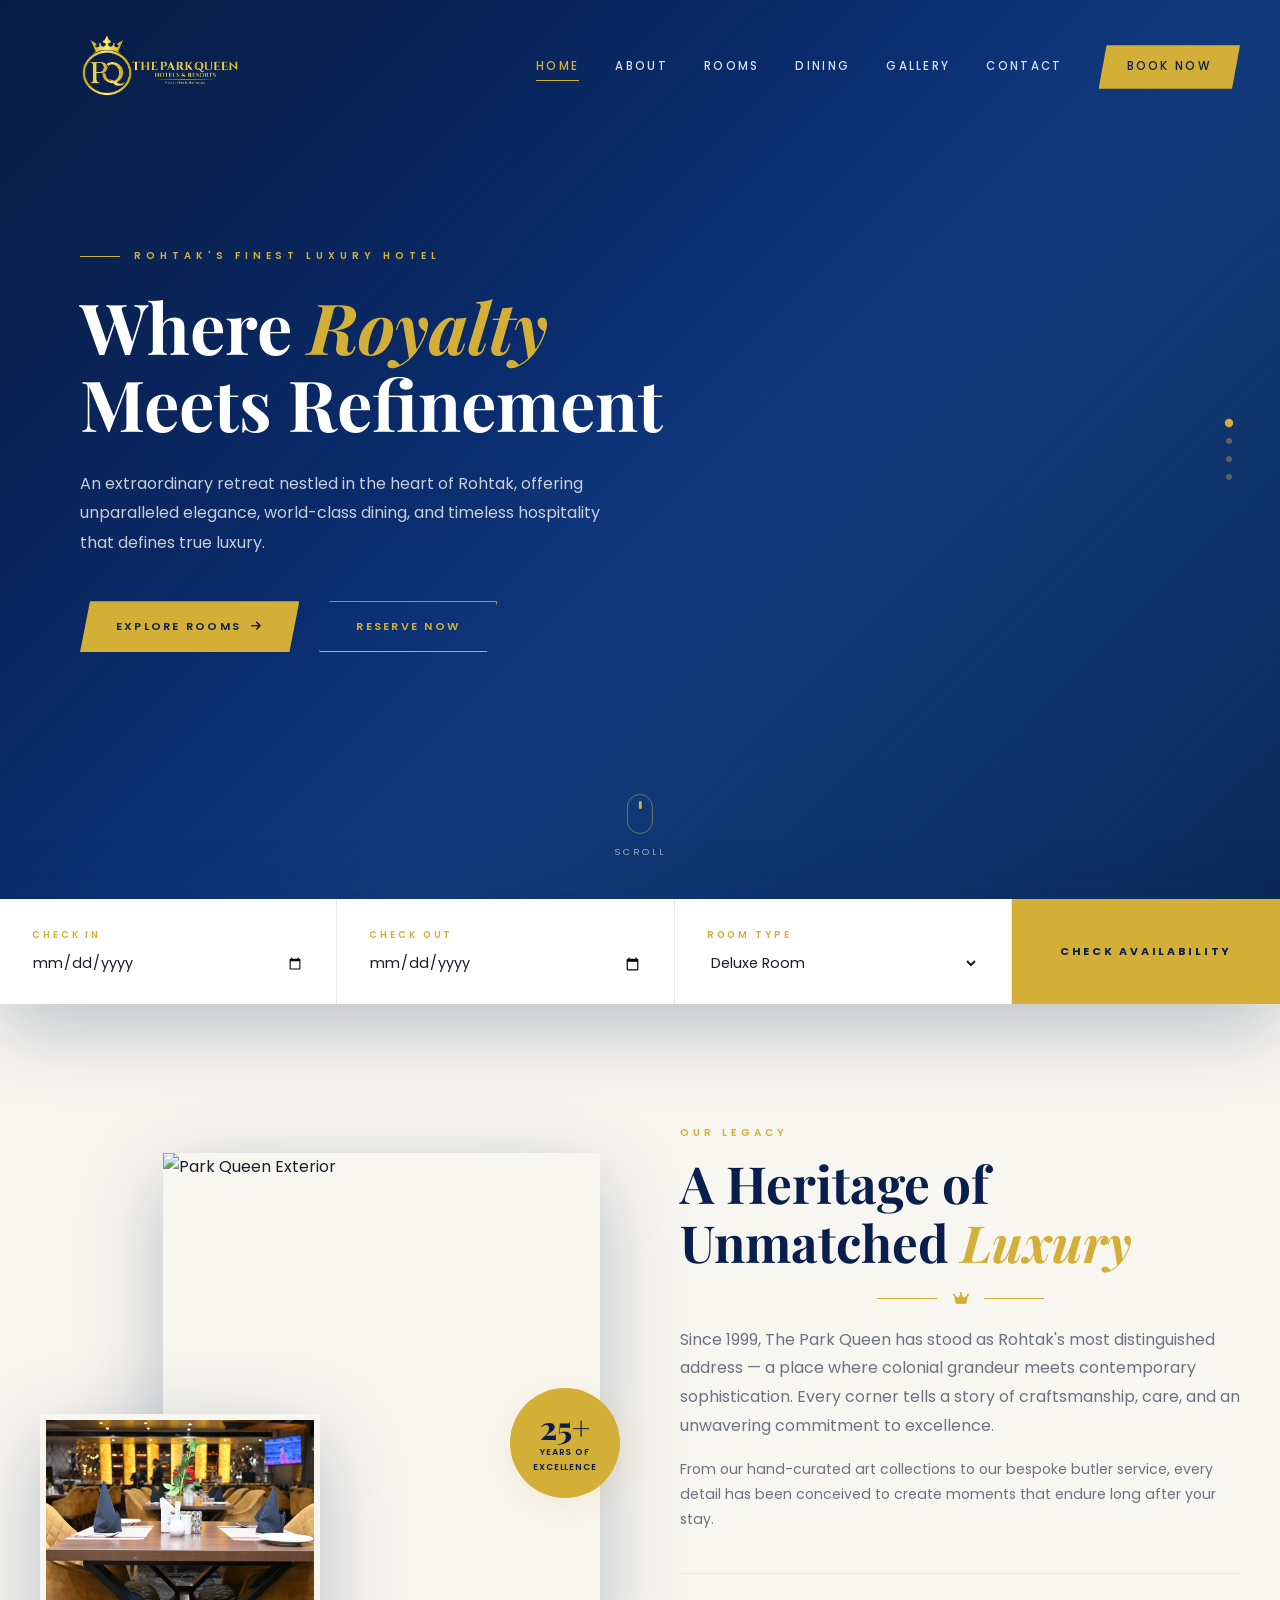
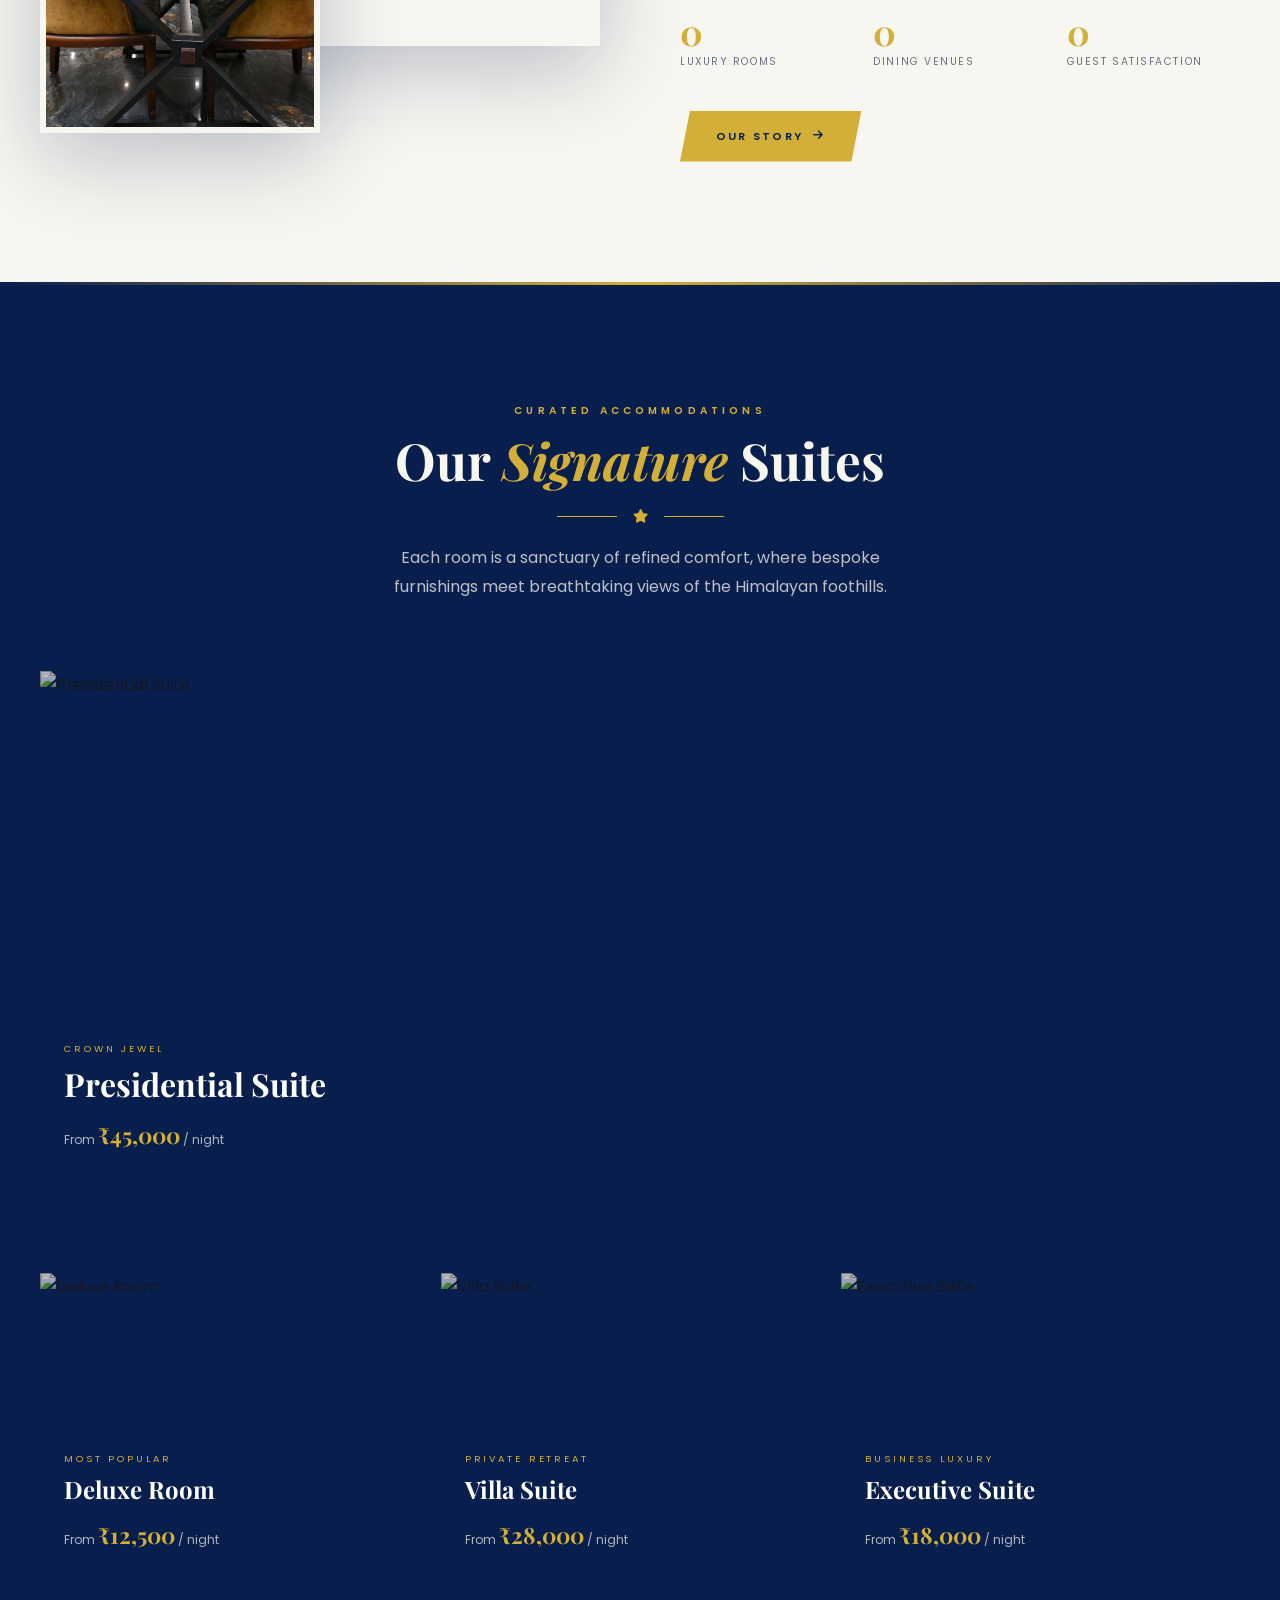
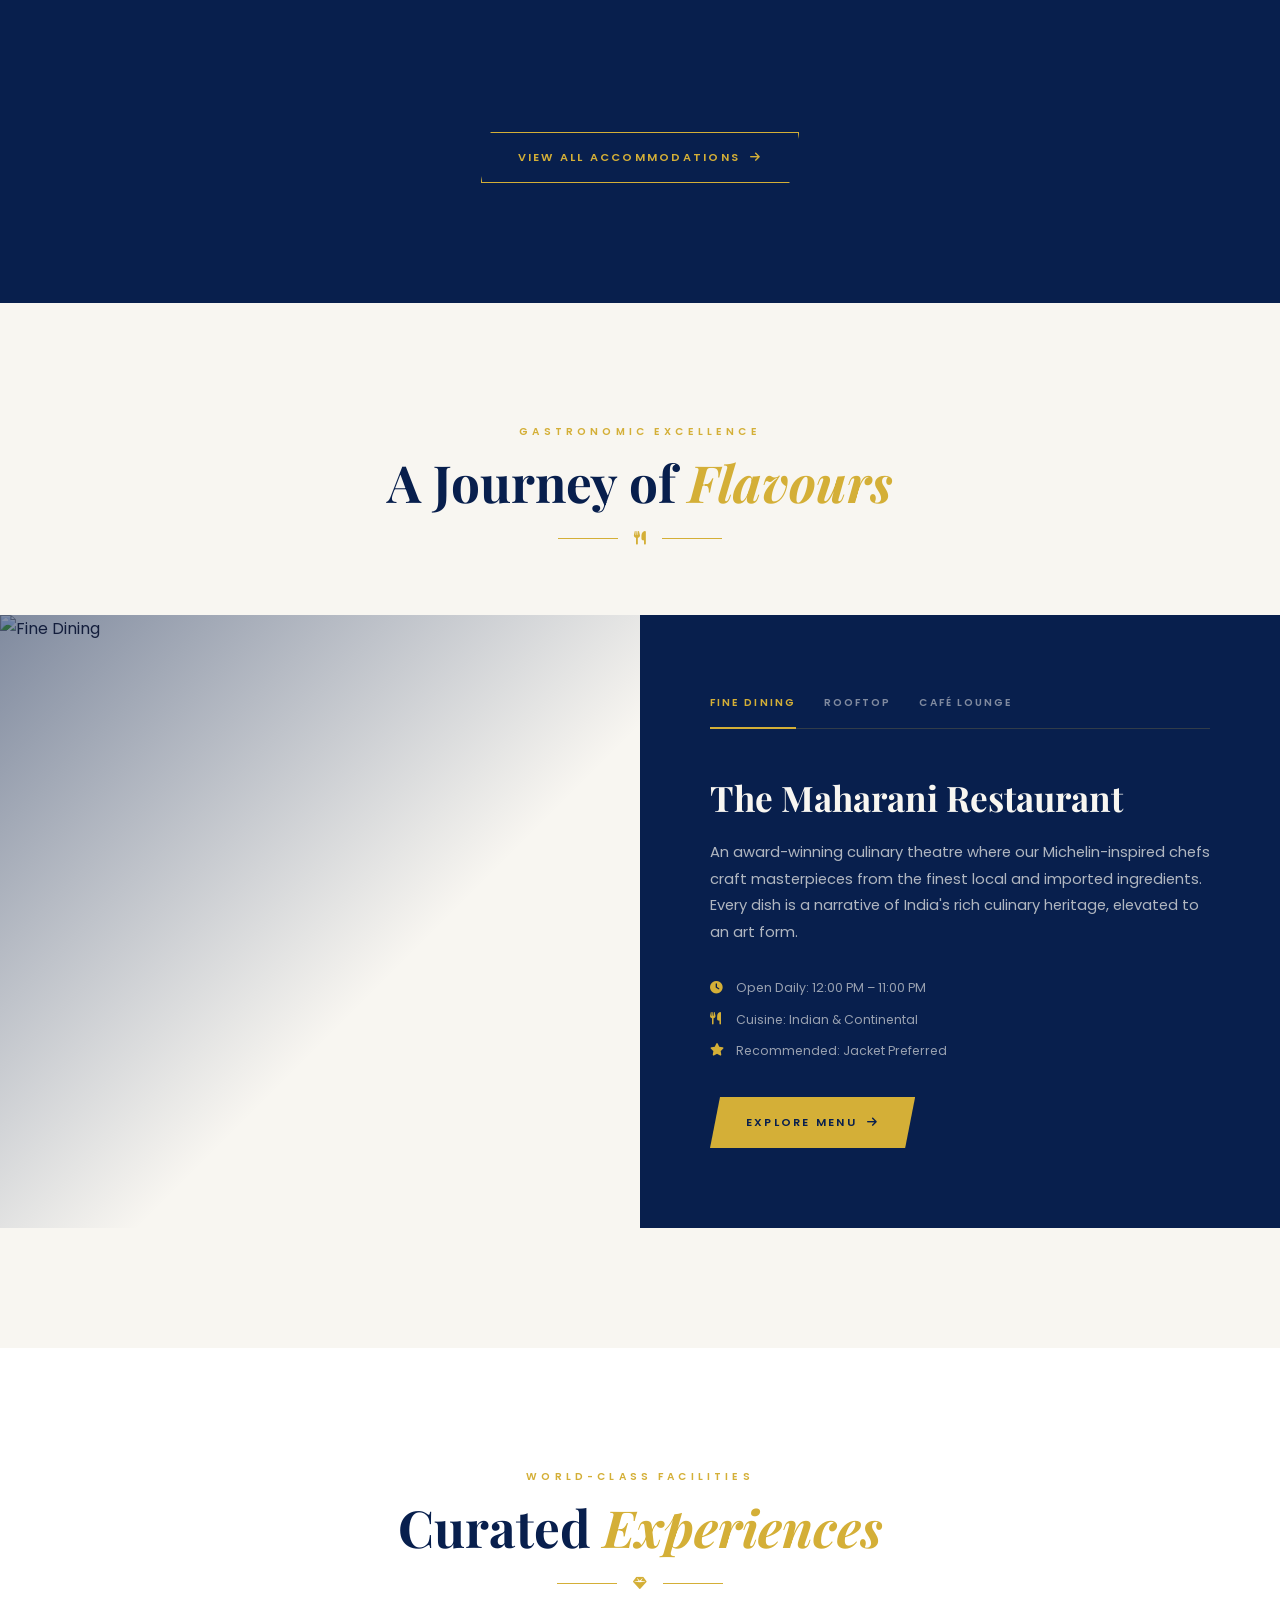
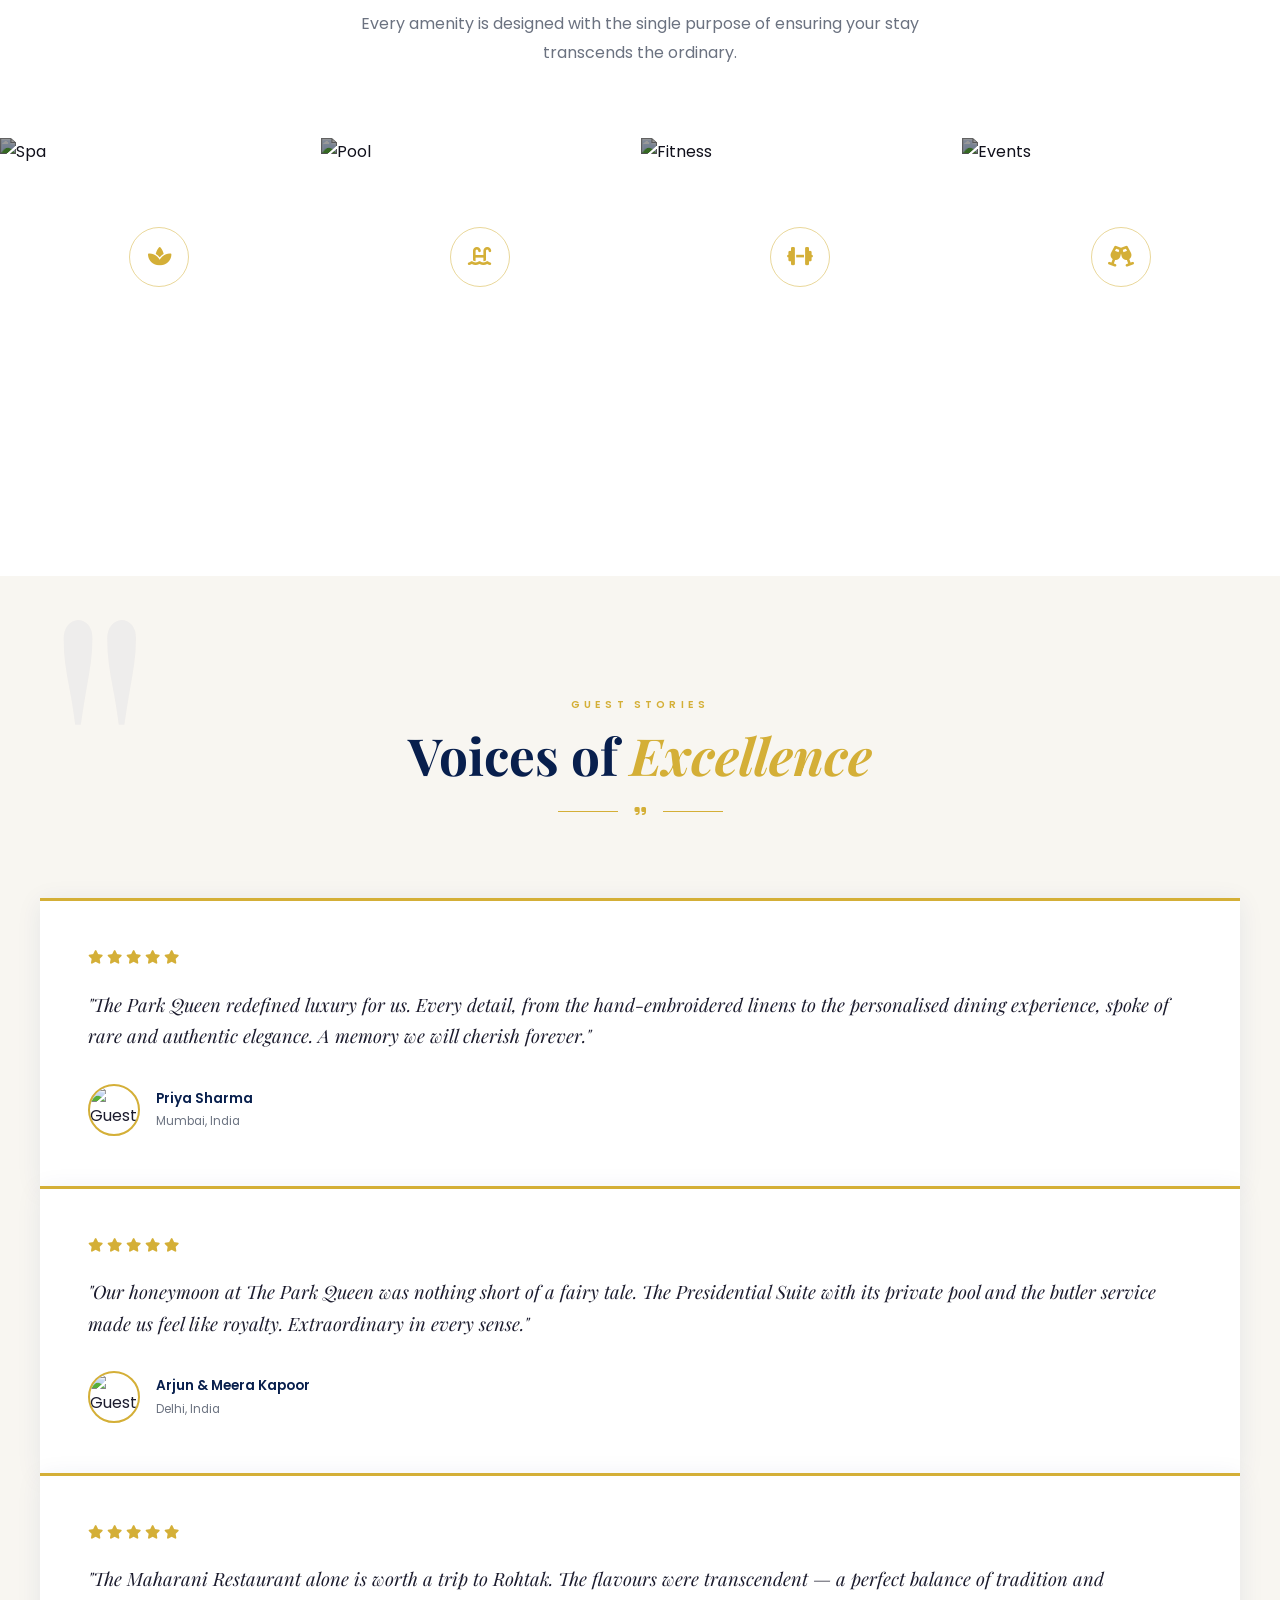
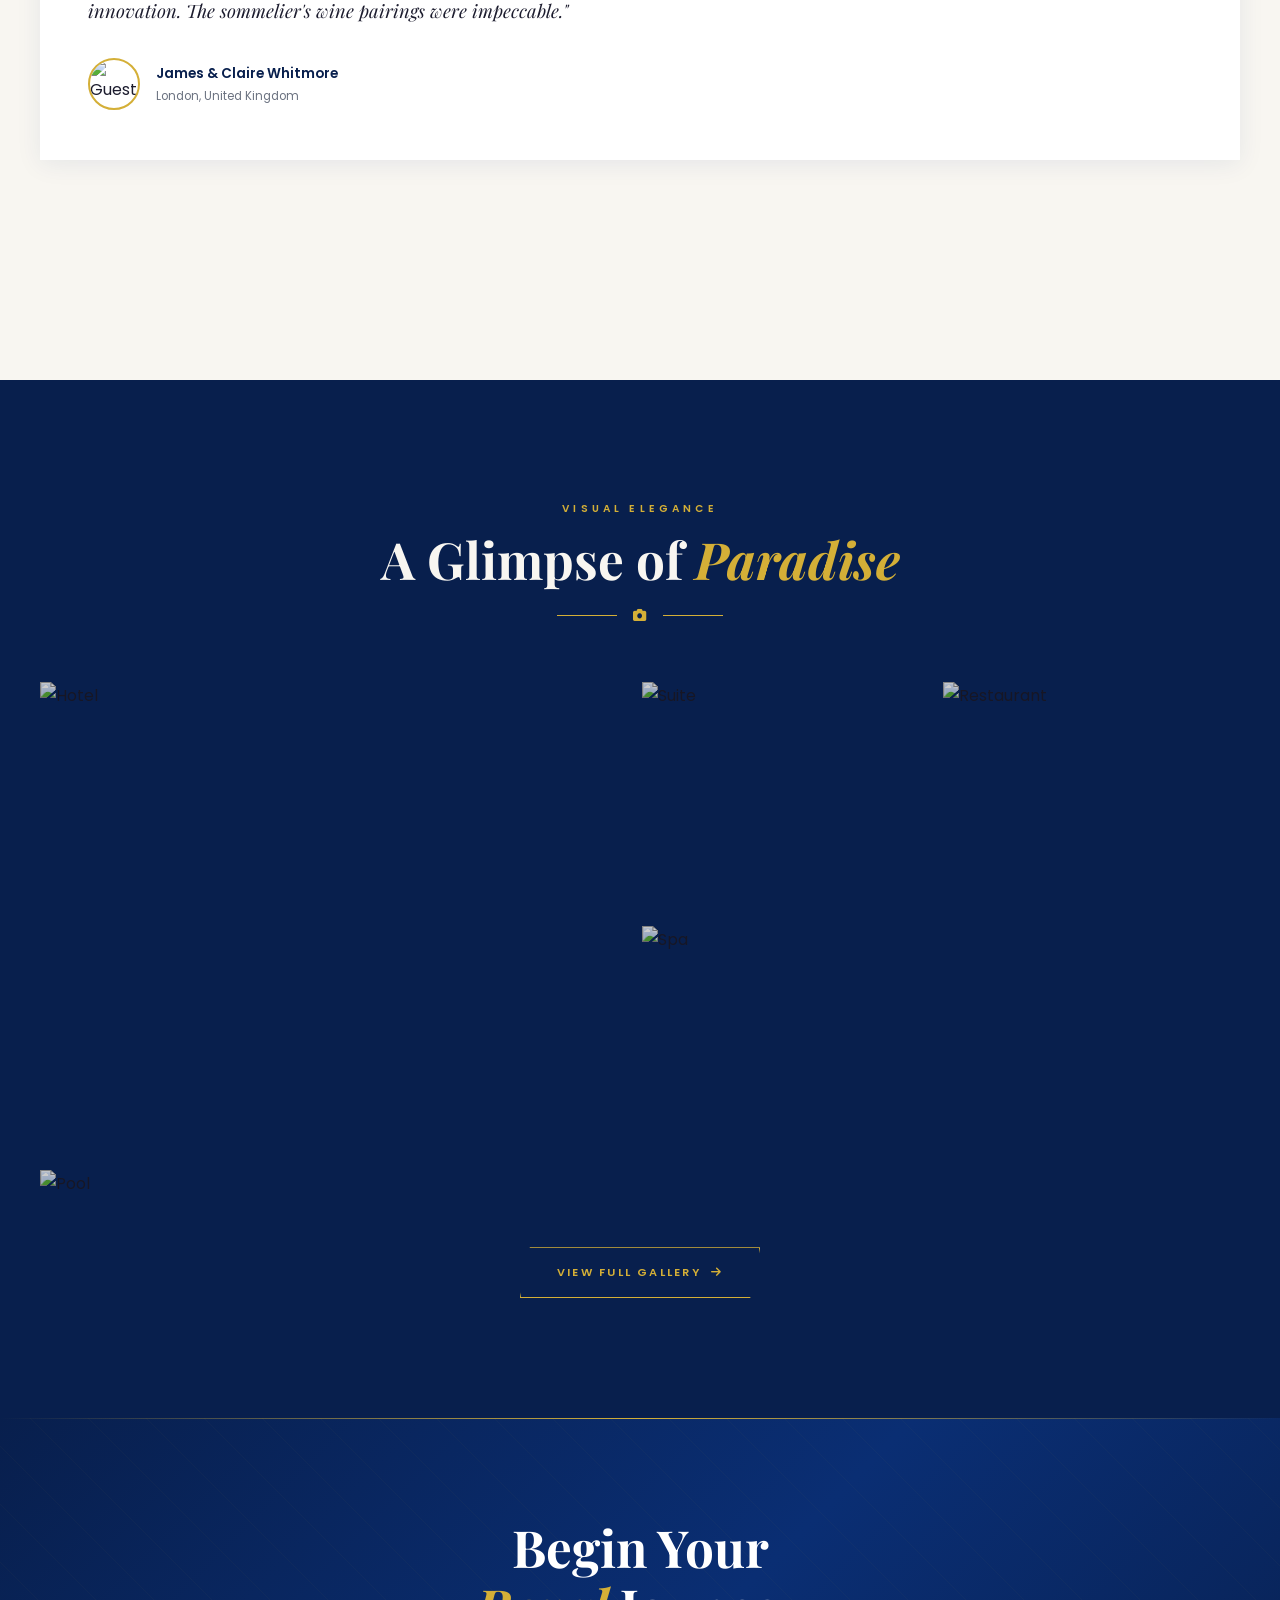
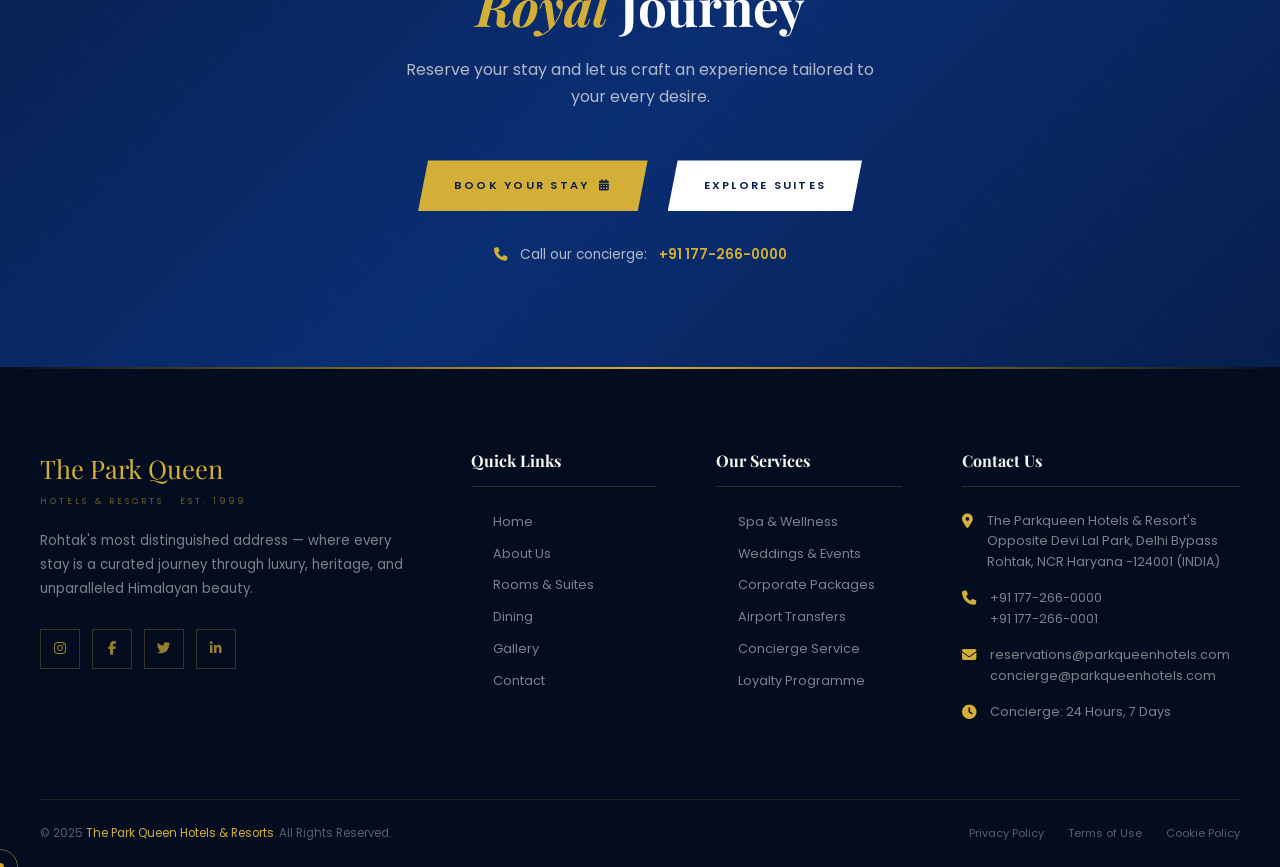
==== index.html @ c1e04f2c "Initial website upload" ====
<!doctype html>
<html lang="en">
  <head>
    <meta charset="UTF-8" />
    <meta name="viewport" content="width=device-width, initial-scale=1.0" />
    <title>
      The Park Queen Hotels & Resorts — Where Royalty Meets Refinement
    </title>
    <meta
      name="description"
      content="Experience unparalleled luxury at The Park Queen Hotels & Resorts. Premium rooms, fine dining, and world-class amenities."
    />
    <link
      rel="stylesheet"
      href="https://cdnjs.cloudflare.com/ajax/libs/font-awesome/6.5.0/css/all.min.css"
    />
    <link
      rel="stylesheet"
      href="https://cdnjs.cloudflare.com/ajax/libs/aos/2.3.4/aos.css"
    />
    <link
      rel="stylesheet"
      href="https://cdnjs.cloudflare.com/ajax/libs/Swiper/11.0.5/swiper-bundle.min.css"
    />
    <link rel="stylesheet" href="assets/css/style.css" />
  </head>
  <body>
    <!-- Loading Screen -->
    <div id="loading-screen">
      <div class="loader-logo">The Park Queen</div>
      <div class="loader-subtitle">Hotels &amp; Resorts</div>
      <div class="loader-bar-wrap"><div class="loader-bar"></div></div>
    </div>

    <!-- Scroll to Top -->
    <button id="scroll-top" aria-label="Scroll to top">
      <i class="fas fa-chevron-up"></i>
    </button>

    <!-- Lightbox -->
    <div id="lightbox" class="lightbox">
      <button class="lightbox-close"><i class="fas fa-times"></i></button>
      <img id="lightbox-img" src="" alt="Gallery" />
    </div>

    <!-- Mobile Nav -->
    <nav class="mobile-nav">
      <button class="mobile-nav-close"><i class="fas fa-times"></i></button>
      <a href="index.html">Home</a>
      <a href="about.html">About</a>
      <a href="rooms.html">Rooms</a>
      <a href="restaurant.html">Dining</a>
      <a href="gallery.html">Gallery</a>
      <a href="contact.html">Contact</a>
    </nav>

    <!-- Navigation -->
    <header class="navbar" role="banner">
      <div class="container">
        <a href="index.html" class="navbar-brand">
          <img
src="assets/images/logo.png"
            alt="Park Queen Logo"
            class="logo-img"
          />
        </a>
        <nav class="nav-links" role="navigation">
          <a href="index.html" class="active">Home</a>
          <a href="about.html">About</a>
          <a href="rooms.html">Rooms</a>
          <a href="restaurant.html">Dining</a>
          <a href="gallery.html">Gallery</a>
          <a href="contact.html">Contact</a>
          <a href="contact.html" class="nav-book-btn"><span>Book Now</span></a>
        </nav>
        <button class="nav-hamburger" aria-label="Menu">
          <span></span><span></span><span></span>
        </button>
      </div>
    </header>

    <!-- ═══ HERO ═══════════════════════════════════════════════════ -->
    <section class="hero" id="home">
      <!-- Slide 1 -->
      <div class="hero-slide hero-slide-1" style="opacity: 1">
        <div
          class="hero-bg-img"
          style="background-image: url('assets/images/home/NDS_5397.jpg');"
        ></div>
      </div>
      <!-- Slide 2 -->
      <div class="hero-slide hero-slide-2" style="opacity: 0">
        <div
          class="hero-bg-img"
          style="background-image: url('assets/images/home/NDS_5148.jpg');"
        ></div>
      </div>
      <!-- Slide 3 -->
      <div class="hero-slide hero-slide-3" style="opacity: 0">
        <div
          class="hero-bg-img"
          style="background-image: url('assets/images/home/NDS_5344.jpg');"
        ></div>
      </div>
      <div class="hero-slide hero-slide-4" style="opacity: 0">
        <div
          class="hero-bg-img"
          style="background-image: url('assets/images/home/NDS_5001.jpg');"
        ></div>
      </div>

      <div class="hero-overlay"></div>

      <div class="hero-content">
        <div class="hero-eyebrow">Rohtak's Finest Luxury Hotel</div>
        <h1 class="hero-title">Where <em>Royalty</em><br />Meets Refinement</h1>
        <p class="hero-desc">
          An extraordinary retreat nestled in the heart of Rohtak, offering
          unparalleled elegance, world-class dining, and timeless hospitality
          that defines true luxury.
        </p>
        <div class="hero-actions">
          <a href="rooms.html" class="btn-gold"
            ><span>Explore Rooms</span><i class="fas fa-arrow-right"></i
          ></a>
          <a href="contact.html" class="btn-outline"
            ><span>Reserve Now</span></a
          >
        </div>
      </div>

      <!-- Dots -->
      <div class="hero-dots">
        <button class="hero-dot active" data-slide="0"></button>
        <button class="hero-dot" data-slide="1"></button>
        <button class="hero-dot" data-slide="2"></button>
        <button class="hero-dot" data-slide="3"></button>
        
      </div>

      <!-- Scroll Indicator -->
      <div class="hero-scroll-indicator">
        <div class="scroll-mouse"><div class="scroll-wheel"></div></div>
        <span>Scroll</span>
      </div>
    </section>

    <!-- ═══ BOOKING BAR ══════════════════════════════════════════ -->
    <section class="booking-bar">
      <div class="booking-bar-inner">
        <div class="booking-field">
          <label>Check In</label>
          <input type="date" id="checkin" />
        </div>
        <div class="booking-field">
          <label>Check Out</label>
          <input type="date" id="checkout" />
        </div>
        <div class="booking-field">
          <label>Room Type</label>
          <select>
            <option>Deluxe Room</option>
            <option>Executive Suite</option>
            <option>Villa Suite</option>
            <option>Presidential Suite</option>
          </select>
        </div>
        <button class="booking-submit" onclick="location.href = 'contact.html'">
          Check Availability
        </button>
      </div>
    </section>

    <!-- ═══ ABOUT PREVIEW ════════════════════════════════════════ -->
    <section class="about-preview" id="about">
      <div class="container">
        <div class="about-preview-grid">
          <div class="about-img-stack" data-aos="fade-right">
            <img
              class="about-img-main"
            src="assets/images/about/NDS_5014.JPG"
              alt="Park Queen Exterior"
            />
            <img
              class="about-img-secondary"
            src="assets/images/about/NDS_4993.jpg"
              alt="Luxury Lobby"
            />
            <div class="about-badge">
              <span class="about-badge-num">25+</span>
              <span class="about-badge-text">Years of<br />Excellence</span>
            </div>
          </div>
          <div class="about-content" data-aos="fade-left" data-aos-delay="150">
            <span class="section-eyebrow">Our Legacy</span>
            <h2 class="section-title">
              A Heritage of <br />Unmatched
              <em style="font-style: italic; color: var(--luxury-gold)"
                >Luxury</em
              >
            </h2>
            <div class="gold-divider">
              <span></span><i class="fas fa-crown"></i><span></span>
            </div>
            <p class="section-subtitle">
              Since 1999, The Park Queen has stood as Rohtak's most
              distinguished address — a place where colonial grandeur meets
              contemporary sophistication. Every corner tells a story of
              craftsmanship, care, and an unwavering commitment to excellence.
            </p>
            <p
              style="
                font-size: 0.88rem;
                color: var(--text-muted);
                line-height: 1.8;
                margin-top: 16px;
              "
            >
              From our hand-curated art collections to our bespoke butler
              service, every detail has been conceived to create moments that
              endure long after your stay.
            </p>
            <div class="about-stats">
              <div>
                <div class="about-stat-num">
                  <span class="counter" data-target="248" data-suffix="+"
                    >0</span
                  >
                </div>
                <div class="about-stat-label">Luxury Rooms</div>
              </div>
              <div>
                <div class="about-stat-num">
                  <span class="counter" data-target="18" data-suffix="">0</span>
                </div>
                <div class="about-stat-label">Dining Venues</div>
              </div>
              <div>
                <div class="about-stat-num">
                  <span class="counter" data-target="99" data-suffix="%"
                    >0</span
                  >
                </div>
                <div class="about-stat-label">Guest Satisfaction</div>
              </div>
            </div>
            <div style="margin-top: 40px">
              <a href="about.html" class="btn-gold"
                ><span>Our Story</span><i class="fas fa-arrow-right"></i
              ></a>
            </div>
          </div>
        </div>
      </div>
    </section>

    <!-- ═══ FEATURED ROOMS ════════════════════════════════════════ -->
    <section class="rooms-section" id="rooms">
      <div class="container">
        <div class="rooms-header">
          <span class="section-eyebrow">Curated Accommodations</span>
          <h2 class="section-title light">
            Our
            <em style="font-style: italic; color: var(--luxury-gold)"
              >Signature</em
            >
            Suites
          </h2>
          <div class="gold-divider">
            <span></span><i class="fas fa-star"></i><span></span>
          </div>
          <p class="section-subtitle light" style="margin: 16px auto 0">
            Each room is a sanctuary of refined comfort, where bespoke
            furnishings meet breathtaking views of the Himalayan foothills.
          </p>
        </div>

        <div class="rooms-grid" data-aos="fade-up">
          <!-- Large Card -->
          <div class="room-card">
            <img
              class="room-img"
            src="assets/images/rooms/NDS_5409.JPG"
              alt="Presidential Suite"
            />
            <div class="room-card-overlay">
              <span class="room-tag">Crown Jewel</span>
              <h3 class="room-name">Presidential Suite</h3>
              <div class="room-price">
                From <strong>₹45,000</strong> / night
              </div>
              <div class="room-hover-info">
                <div class="room-amenities-mini">
                  <span><i class="fas fa-bed"></i> King Bed</span>
                  <span><i class="fas fa-bath"></i> Private Pool</span>
                  <span><i class="fas fa-mountain"></i> Hill View</span>
                  <span><i class="fas fa-concierge-bell"></i> Butler</span>
                </div>
                <a
                  href="rooms.html"
                  class="btn-gold"
                  style="font-size: 0.62rem; padding: 12px 24px"
                  ><span>View Details</span></a
                >
              </div>
            </div>
          </div>
          <!-- Smaller Cards -->
          <div class="room-card">
            <img
              class="room-img"
            src="assets/images/rooms/NDS_5407.jpg"
              alt="Deluxe Room"
            />
            <div class="room-card-overlay">
              <span class="room-tag">Most Popular</span>
              <h3 class="room-name">Deluxe Room</h3>
              <div class="room-price">
                From <strong>₹12,500</strong> / night
              </div>
              <div class="room-hover-info">
                <div class="room-amenities-mini">
                  <span><i class="fas fa-wifi"></i> Free WiFi</span>
                  <span><i class="fas fa-tv"></i> Smart TV</span>
                </div>
                <a
                  href="rooms.html"
                  class="btn-gold"
                  style="font-size: 0.62rem; padding: 12px 24px"
                  ><span>View Details</span></a
                >
              </div>
            </div>
          </div>
          <div class="room-card">
            <img
              class="room-img"
            src="assets/images/rooms/NDS_5413.jpg"
              alt="Villa Suite"
            />
            <div class="room-card-overlay">
              <span class="room-tag">Private Retreat</span>
              <h3 class="room-name">Villa Suite</h3>
              <div class="room-price">
                From <strong>₹28,000</strong> / night
              </div>
              <div class="room-hover-info">
                <div class="room-amenities-mini">
                  <span><i class="fas fa-water"></i> Plunge Pool</span>
                  <span><i class="fas fa-leaf"></i> Garden</span>
                </div>
                <a
                  href="rooms.html"
                  class="btn-gold"
                  style="font-size: 0.62rem; padding: 12px 24px"
                  ><span>View Details</span></a
                >
              </div>
            </div>
          </div>
          <div class="room-card">
            <img
              class="room-img"
            src="assets/images/rooms/NDS_5416.JPG"
              alt="Executive Suite"
            />
            <div class="room-card-overlay">
              <span class="room-tag">Business Luxury</span>
              <h3 class="room-name">Executive Suite</h3>
              <div class="room-price">
                From <strong>₹18,000</strong> / night
              </div>
              <div class="room-hover-info">
                <div class="room-amenities-mini">
                  <span><i class="fas fa-briefcase"></i> Work Desk</span>
                  <span><i class="fas fa-glass-martini"></i> Minibar</span>
                </div>
                <a
                  href="rooms.html"
                  class="btn-gold"
                  style="font-size: 0.62rem; padding: 12px 24px"
                  ><span>View Details</span></a
                >
              </div>
            </div>
          </div>
        </div>

        <div style="text-align: center; margin-top: 60px">
          <a href="rooms.html" class="btn-outline"
            ><span>View All Accommodations</span
            ><i class="fas fa-arrow-right"></i
          ></a>
        </div>
      </div>
    </section>

    <!-- ═══ RESTAURANT SHOWCASE ══════════════════════════════════ -->
    <section class="restaurant-section" id="dining">
      <div class="container-narrow">
        <div style="text-align: center" data-aos="fade-up">
          <span class="section-eyebrow">Gastronomic Excellence</span>
          <h2 class="section-title">
            A Journey of
            <em style="font-style: italic; color: var(--luxury-gold)"
              >Flavours</em
            >
          </h2>
          <div class="gold-divider">
            <span></span><i class="fas fa-utensils"></i><span></span>
          </div>
        </div>
      </div>
      <div class="restaurant-grid" data-aos="fade-up" data-aos-delay="100">
        <div class="restaurant-visual">
          <img
            class="restaurant-img"
            src="assets/images/dining/NDS_4994.JPG"
            alt="Fine Dining"
          />
          <div class="restaurant-visual-overlay"></div>
        </div>
        <div class="restaurant-info">
          <div class="restaurant-tabs">
            <button class="rest-tab active" data-tab="fine">Fine Dining</button>
            <button class="rest-tab" data-tab="rooftop">Rooftop</button>
            <button class="rest-tab" data-tab="cafe">Café Lounge</button>
          </div>
          <div id="tab-fine" class="rest-tab-content active">
            <h3 class="rest-tab-title">The Maharani Restaurant</h3>
            <p class="rest-tab-desc">
              An award-winning culinary theatre where our Michelin-inspired
              chefs craft masterpieces from the finest local and imported
              ingredients. Every dish is a narrative of India's rich culinary
              heritage, elevated to an art form.
            </p>
            <div class="rest-detail">
              <i class="fas fa-clock"></i> Open Daily: 12:00 PM – 11:00 PM
            </div>
            <div class="rest-detail">
              <i class="fas fa-utensils"></i> Cuisine: Indian & Continental
            </div>
            <div class="rest-detail">
              <i class="fas fa-star"></i> Recommended: Jacket Preferred
            </div>
            <div style="margin-top: 36px">
              <a href="restaurant.html" class="btn-gold"
                ><span>Explore Menu</span><i class="fas fa-arrow-right"></i
              ></a>
            </div>
          </div>
          <div id="tab-rooftop" class="rest-tab-content">
            <h3 class="rest-tab-title">Skyline Terrace</h3>
            <p class="rest-tab-desc">
              Dine under the stars with panoramic views of the Himalayan
              skyline. Our rooftop terrace offers an unforgettable experience of
              fresh mountain air, signature cocktails, and artisanal cuisine.
            </p>
            <div class="rest-detail">
              <i class="fas fa-clock"></i> Open Daily: 5:00 PM – 11:00 PM
            </div>
            <div class="rest-detail">
              <i class="fas fa-cocktail"></i> Specialty: Cocktails & Grills
            </div>
            <div class="rest-detail">
              <i class="fas fa-mountain"></i> View: Himalayan Panorama
            </div>
            <div style="margin-top: 36px">
              <a href="restaurant.html" class="btn-gold"
                ><span>Make Reservation</span><i class="fas fa-arrow-right"></i
              ></a>
            </div>
          </div>
          <div id="tab-cafe" class="rest-tab-content">
            <h3 class="rest-tab-title">The Queen's Parlour</h3>
            <p class="rest-tab-desc">
              A refined sanctuary for leisurely breakfasts, afternoon teas, and
              light bites. Savour artisanal pastries, rare teas from the gardens
              of Darjeeling, and freshly ground single-origin coffees.
            </p>
            <div class="rest-detail">
              <i class="fas fa-clock"></i> Open Daily: 7:00 AM – 9:00 PM
            </div>
            <div class="rest-detail">
              <i class="fas fa-coffee"></i> Specialty: Artisan Coffee & Tea
            </div>
            <div class="rest-detail">
              <i class="fas fa-bread-slice"></i> Fresh Pastries All Day
            </div>
            <div style="margin-top: 36px">
              <a href="restaurant.html" class="btn-gold"
                ><span>View Menu</span><i class="fas fa-arrow-right"></i
              ></a>
            </div>
          </div>
        </div>
      </div>
    </section>

    <!-- ═══ AMENITIES ════════════════════════════════════════════ -->
    <section class="amenities-section">
      <div class="container" style="text-align: center" data-aos="fade-up">
        <span class="section-eyebrow">World-Class Facilities</span>
        <h2 class="section-title">
          Curated
          <em style="font-style: italic; color: var(--luxury-gold)"
            >Experiences</em
          >
        </h2>
        <div class="gold-divider">
          <span></span><i class="fas fa-gem"></i><span></span>
        </div>
        <p
          class="section-subtitle"
          style="margin: 16px auto 0; text-align: center"
        >
          Every amenity is designed with the single purpose of ensuring your
          stay transcends the ordinary.
        </p>
      </div>
      <div
        class="amenities-grid"
        data-aos="fade-up"
        data-aos-delay="100"
        style="margin-top: 70px"
      >
        <div class="amenity-card">
          <img
            class="amenity-img"
            src="assets/images/events/NDS_5160.jpg"
            alt="Spa"
          />
          <div class="amenity-overlay">
            <div class="amenity-icon"><i class="fas fa-spa"></i></div>
            <h3 class="amenity-name">Cocktail Bar</h3>
            <p class="amenity-desc">
              Ancient Ayurvedic therapies blended with contemporary wellness
              rituals.
            </p>
          </div>
        </div>
        <div class="amenity-card">
          <img
            class="amenity-img"
            src="assets/images/events/NDS_5266.jpg"
            alt="Pool"
          />
          <div class="amenity-overlay">
            <div class="amenity-icon"><i class="fas fa-swimming-pool"></i></div>
            <h3 class="amenity-name">Elite Spirits Collection</h3>
            <p class="amenity-desc">
              A temperature-controlled pool with breathtaking Himalayan vistas.
            </p>
          </div>
        </div>
        <div class="amenity-card">
          <img
            class="amenity-img"
            src="assets/images/events/NDS_5346.jpg"
            alt="Fitness"
          />
          <div class="amenity-overlay">
            <div class="amenity-icon"><i class="fas fa-dumbbell"></i></div>
            <h3 class="amenity-name">Executive Lounge</h3>
            <p class="amenity-desc">
              State-of-the-art equipment with personal trainers available 24/7.
            </p>
          </div>
        </div>
        <div class="amenity-card">
          <img
            class="amenity-img"
            src="assets/images/events/NDS_5393.jpg"
            alt="Events"
          />
          <div class="amenity-overlay">
            <div class="amenity-icon"><i class="fas fa-glass-cheers"></i></div>
            <h3 class="amenity-name">Royal Banquet Hall</h3>
            <p class="amenity-desc">
              Majestic event spaces for weddings, galas, and corporate
              celebrations.
            </p>
          </div>
        </div>
      </div>
    </section>

    <!-- ═══ TESTIMONIALS ════════════════════════════════════════ -->
    <section class="testimonials-section">
      <div class="container" data-aos="fade-up">
        <div style="text-align: center">
          <span class="section-eyebrow">Guest Stories</span>
          <h2 class="section-title">
            Voices of
            <em style="font-style: italic; color: var(--luxury-gold)"
              >Excellence</em
            >
          </h2>
          <div class="gold-divider">
            <span></span><i class="fas fa-quote-right"></i><span></span>
          </div>
        </div>
        <div class="testimonials-swiper swiper">
          <div class="swiper-wrapper">
            <div class="swiper-slide">
              <div class="testimonial-card">
                <div class="testimonial-stars">
                  <i class="fas fa-star"></i><i class="fas fa-star"></i
                  ><i class="fas fa-star"></i><i class="fas fa-star"></i
                  ><i class="fas fa-star"></i>
                </div>
                <p class="testimonial-text">
                  "The Park Queen redefined luxury for us. Every detail, from
                  the hand-embroidered linens to the personalised dining
                  experience, spoke of rare and authentic elegance. A memory we
                  will cherish forever."
                </p>
                <div class="testimonial-author">
                  <img
                    class="testimonial-avatar"
            src="assets/images/testimonials/NDS_5029.JPG"
                    alt="Guest"
                  />
                  <div>
                    <div class="testimonial-name">Priya Sharma</div>
                    <div class="testimonial-origin">Mumbai, India</div>
                  </div>
                </div>
              </div>
            </div>
            <div class="swiper-slide">
              <div class="testimonial-card">
                <div class="testimonial-stars">
                  <i class="fas fa-star"></i><i class="fas fa-star"></i
                  ><i class="fas fa-star"></i><i class="fas fa-star"></i
                  ><i class="fas fa-star"></i>
                </div>
                <p class="testimonial-text">
                  "Our honeymoon at The Park Queen was nothing short of a fairy
                  tale. The Presidential Suite with its private pool and the
                  butler service made us feel like royalty. Extraordinary in
                  every sense."
                </p>
                <div class="testimonial-author">
                  <img
                    class="testimonial-avatar"
            src="assets/images/testimonials/NDS_5037.JPG"
                    alt="Guest"
                  />
                  <div>
                    <div class="testimonial-name">Arjun & Meera Kapoor</div>
                    <div class="testimonial-origin">Delhi, India</div>
                  </div>
                </div>
              </div>
            </div>
            <div class="swiper-slide">
              <div class="testimonial-card">
                <div class="testimonial-stars">
                  <i class="fas fa-star"></i><i class="fas fa-star"></i
                  ><i class="fas fa-star"></i><i class="fas fa-star"></i
                  ><i class="fas fa-star"></i>
                </div>
                <p class="testimonial-text">
                  "The Maharani Restaurant alone is worth a trip to Rohtak. The
                  flavours were transcendent — a perfect balance of tradition
                  and innovation. The sommelier's wine pairings were
                  impeccable."
                </p>
                <div class="testimonial-author">
                  <img
                    class="testimonial-avatar"
            src="assets/images/testimonials/NDS_5039.jpg"
                    alt="Guest"
                  />
                  <div>
                    <div class="testimonial-name">James & Claire Whitmore</div>
                    <div class="testimonial-origin">London, United Kingdom</div>
                  </div>
                </div>
              </div>
            </div>
          </div>
          <div
            class="swiper-pagination"
            style="margin-top: 40px; position: relative"
          ></div>
        </div>
      </div>
    </section>

    <!-- ═══ GALLERY PREVIEW ══════════════════════════════════════ -->
    <section class="gallery-preview">
      <div class="container" data-aos="fade-up">
        <div style="text-align: center">
          <span class="section-eyebrow">Visual Elegance</span>
          <h2 class="section-title light">
            A Glimpse of
            <em style="font-style: italic; color: var(--luxury-gold)"
              >Paradise</em
            >
          </h2>
          <div class="gold-divider">
            <span></span><i class="fas fa-camera"></i><span></span>
          </div>
        </div>
        <div class="gallery-grid">
          <div
            class="gallery-item"
            data-lightbox="https://images.unsplash.com/photo-1566073771259-6a8506099945?w=1200&q=90"
          >
            <img
              class="gallery-img"
            src="assets/images/gallery/NDS_4957-1.jpg"
              alt="Hotel"
            />
            <div class="gallery-item-overlay">
              <div class="gallery-zoom-icon">
                <i class="fas fa-expand-alt"></i>
              </div>
            </div>
          </div>
          <div
            class="gallery-item"
            data-lightbox="https://images.unsplash.com/photo-1631049307264-da0ec9d70304?w=1200&q=90"
          >
            <img
              class="gallery-img"
            src="assets/images/gallery/NDS_4960.jpg"
              alt="Suite"
            />
            <div class="gallery-item-overlay">
              <div class="gallery-zoom-icon">
                <i class="fas fa-expand-alt"></i>
              </div>
            </div>
          </div>
          <div
            class="gallery-item"
            data-lightbox="https://images.unsplash.com/photo-1414235077428-338989a2e8c0?w=1200&q=90"
          >
            <img
              class="gallery-img"
            src="assets/images/gallery/NDS_4971.jpg"
              alt="Restaurant"
            />
            <div class="gallery-item-overlay">
              <div class="gallery-zoom-icon">
                <i class="fas fa-expand-alt"></i>
              </div>
            </div>
          </div>
          <div
            class="gallery-item"
            data-lightbox="https://images.unsplash.com/photo-1544161515-4ab6ce6db874?w=1200&q=90"
          >
            <img
              class="gallery-img"
            src="assets/images/gallery/NDS_5018.jpg"
              alt="Spa"
            />
            <div class="gallery-item-overlay">
              <div class="gallery-zoom-icon">
                <i class="fas fa-expand-alt"></i>
              </div>
            </div>
          </div>
          <div
            class="gallery-item"
            data-lightbox="https://images.unsplash.com/photo-1571019613454-1cb2f99b2d8b?w=1200&q=90"
          >
            <img
              class="gallery-img"
            src="assets/images/gallery/NDS_5036.jpg"
              alt="Pool"
            />
            <div class="gallery-item-overlay">
              <div class="gallery-zoom-icon">
                <i class="fas fa-expand-alt"></i>
              </div>
            </div>
          </div>
        </div>
        <div style="text-align: center; margin-top: 50px">
          <a href="gallery.html" class="btn-outline"
            ><span>View Full Gallery</span><i class="fas fa-arrow-right"></i
          ></a>
        </div>
      </div>
    </section>

    <!-- ═══ CTA ══════════════════════════════════════════════════ -->
    <section class="cta-section">
      <div class="container-narrow" data-aos="fade-up">
        <h2 class="cta-title">
          Begin Your<br /><em
            style="font-style: italic; color: var(--luxury-gold)"
            >Royal</em
          >
          Journey
        </h2>
        <p class="cta-subtitle">
          Reserve your stay and let us craft an experience tailored to your
          every desire.
        </p>
        <div class="cta-actions">
          <a href="contact.html" class="btn-gold"
            ><span>Book Your Stay</span><i class="fas fa-calendar-alt"></i
          ></a>
          <a href="rooms.html" class="btn-white"><span>Explore Suites</span></a>
        </div>
        <div class="cta-phone">
          <i class="fas fa-phone"></i> Call our concierge:
          <a href="tel:+911772660000">+91 177-266-0000</a>
        </div>
      </div>
    </section>

    <!-- ═══ FOOTER ═══════════════════════════════════════════════ -->
    <footer class="footer">
      <div class="container">
        <div class="footer-grid">
          <div>
            <div class="footer-brand-name">The Park Queen</div>
            <div class="footer-brand-tag">Hotels &amp; Resorts · Est. 1999</div>
            <p class="footer-about">
              Rohtak's most distinguished address — where every stay is a
              curated journey through luxury, heritage, and unparalleled
              Himalayan beauty.
            </p>
            <div class="footer-socials">
              <a class="footer-social" href="#" aria-label="Instagram"
                ><i class="fab fa-instagram"></i
              ></a>
              <a class="footer-social" href="#" aria-label="Facebook"
                ><i class="fab fa-facebook-f"></i
              ></a>
              <a class="footer-social" href="#" aria-label="Twitter"
                ><i class="fab fa-twitter"></i
              ></a>
              <a class="footer-social" href="#" aria-label="LinkedIn"
                ><i class="fab fa-linkedin-in"></i
              ></a>
            </div>
          </div>
          <div>
            <h4 class="footer-col-title">Quick Links</h4>
            <ul class="footer-links">
              <li><a href="index.html">Home</a></li>
              <li><a href="about.html">About Us</a></li>
              <li><a href="rooms.html">Rooms & Suites</a></li>
              <li><a href="restaurant.html">Dining</a></li>
              <li><a href="gallery.html">Gallery</a></li>
              <li><a href="contact.html">Contact</a></li>
            </ul>
          </div>
          <div>
            <h4 class="footer-col-title">Our Services</h4>
            <ul class="footer-links">
              <li><a href="#">Spa & Wellness</a></li>
              <li><a href="#">Weddings & Events</a></li>
              <li><a href="#">Corporate Packages</a></li>
              <li><a href="#">Airport Transfers</a></li>
              <li><a href="#">Concierge Service</a></li>
              <li><a href="#">Loyalty Programme</a></li>
            </ul>
          </div>
          <div>
            <h4 class="footer-col-title">Contact Us</h4>
            <div class="footer-contact-item">
              <i class="fas fa-map-marker-alt"></i>
              <span>
                The Parkqueen Hotels & Resort's Opposite Devi Lal Park, Delhi
                Bypass Rohtak, NCR Haryana -124001 (INDIA)</span
              >
            </div>
            <div class="footer-contact-item">
              <i class="fas fa-phone"></i>
              <span>+91 177-266-0000<br />+91 177-266-0001</span>
            </div>
            <div class="footer-contact-item">
              <i class="fas fa-envelope"></i>
              <span
                >reservations@parkqueenhotels.com<br />concierge@parkqueenhotels.com</span
              >
            </div>
            <div class="footer-contact-item">
              <i class="fas fa-clock"></i>
              <span>Concierge: 24 Hours, 7 Days</span>
            </div>
          </div>
        </div>
        <div class="footer-bottom">
          <div class="footer-copy">
            &copy; 2025 <span>The Park Queen Hotels & Resorts</span>. All Rights
            Reserved.
          </div>
          <div class="footer-bottom-links">
            <a href="#">Privacy Policy</a>
            <a href="#">Terms of Use</a>
            <a href="#">Cookie Policy</a>
          </div>
        </div>
      </div>
    </footer>

    <!-- Scripts -->
    <script src="https://cdnjs.cloudflare.com/ajax/libs/gsap/3.12.5/gsap.min.js"></script>
    <script src="https://cdnjs.cloudflare.com/ajax/libs/gsap/3.12.5/ScrollTrigger.min.js"></script>
    <script src="https://cdnjs.cloudflare.com/ajax/libs/aos/2.3.4/aos.js"></script>
    <script src="https://cdnjs.cloudflare.com/ajax/libs/Swiper/11.0.5/swiper-bundle.min.js"></script>
    <script src="assets/js/main.js"></script>
  </body>
</html>
---- assets/css/style.css ----
/* ============================================================
   THE PARK QUEEN HOTELS & RESORTS — Premium Stylesheet
   ============================================================ */

@import url('https://fonts.googleapis.com/css2?family=Playfair+Display:ital,wght@0,400;0,500;0,600;0,700;0,800;1,400;1,600&family=Poppins:wght@200;300;400;500;600&display=swap');

/* ─── CSS Variables ─────────────────────────────────────────── */
:root {
  --royal-blue: #0A2E73;
  --luxury-gold: #D4AF37;
  --gold-light: #E8CB6A;
  --gold-dark: #A88B20;
  --navy: #081F4D;
  --ivory: #F8F6F1;
  --ivory-dark: #EDE9E0;
  --white: #ffffff;
  --charcoal: #1a1a2e;
  --text-dark: #1C1C2E;
  --text-muted: #6B7280;
  --text-light: #9CA3AF;
  --glass-bg: rgba(255,255,255,0.08);
  --glass-border: rgba(212,175,55,0.2);
  --shadow-gold: 0 8px 32px rgba(212,175,55,0.15);
  --shadow-deep: 0 24px 80px rgba(8,31,77,0.25);
  --shadow-card: 0 4px 24px rgba(10,46,115,0.08);
  --transition: all 0.45s cubic-bezier(0.23, 1, 0.32, 1);
  --transition-fast: all 0.25s ease;
  --font-heading: 'Playfair Display', Georgia, serif;
  --font-body: 'Poppins', sans-serif;
  --border-radius: 2px;
  --section-padding: 120px 0;
}

/* ─── Reset & Base ──────────────────────────────────────────── */
*, *::before, *::after { margin: 0; padding: 0; box-sizing: border-box; }
html { scroll-behavior: smooth; font-size: 16px; }

body {
  font-family: var(--font-body);
  background: var(--ivory);
  color: var(--text-dark);
  overflow-x: hidden;
  line-height: 1.7;
}

body.loading { overflow: hidden; }

::selection { background: var(--luxury-gold); color: var(--navy); }

img { max-width: 100%; height: auto; display: block; }
a { text-decoration: none; color: inherit; }
ul { list-style: none; }

/* ─── Loading Screen ────────────────────────────────────────── */
#loading-screen {
  position: fixed;
  inset: 0;
  background: var(--navy);
  z-index: 99999;
  display: flex;
  flex-direction: column;
  align-items: center;
  justify-content: center;
  transition: opacity 0.8s ease, visibility 0.8s ease;
}

#loading-screen.hide {
  opacity: 0;
  visibility: hidden;
  pointer-events: none;
}

.loader-logo {
  font-family: var(--font-heading);
  font-size: clamp(1.5rem, 4vw, 2.5rem);
  color: var(--luxury-gold);
  letter-spacing: 0.15em;
  text-transform: uppercase;
  margin-bottom: 40px;
  opacity: 0;
  animation: fadeInUp 0.8s ease 0.3s forwards;
}

.loader-subtitle {
  font-family: var(--font-body);
  font-size: 0.65rem;
  color: rgba(212,175,55,0.6);
  letter-spacing: 0.4em;
  text-transform: uppercase;
  margin-top: -30px;
  margin-bottom: 50px;
  opacity: 0;
  animation: fadeInUp 0.8s ease 0.5s forwards;
}

.loader-bar-wrap {
  width: 200px;
  height: 1px;
  background: rgba(212,175,55,0.2);
  position: relative;
  overflow: hidden;
}

.loader-bar {
  position: absolute;
  left: 0; top: 0;
  height: 100%;
  background: var(--luxury-gold);
  animation: loadBar 2s ease forwards;
}

@keyframes loadBar {
  0% { width: 0; }
  100% { width: 100%; }
}

/* ─── Scroll to Top ─────────────────────────────────────────── */
#scroll-top {
  position: fixed;
  bottom: 36px;
  right: 36px;
  width: 52px;
  height: 52px;
  background: var(--luxury-gold);
  color: var(--navy);
  border: none;
  cursor: pointer;
  display: flex;
  align-items: center;
  justify-content: center;
  font-size: 1.1rem;
  z-index: 999;
  opacity: 0;
  transform: translateY(20px);
  transition: var(--transition-fast);
  clip-path: polygon(50% 0%, 100% 25%, 100% 75%, 50% 100%, 0% 75%, 0% 25%);
}

#scroll-top.visible { opacity: 1; transform: translateY(0); }
#scroll-top:hover { background: var(--gold-dark); }

/* ─── Navigation ────────────────────────────────────────────── */
.navbar {
  position: fixed;
  top: 0;
  left: 0;
  right: 0;
  z-index: 9000;
  padding: 24px 0;
  transition: var(--transition);
  background: transparent;
}

.navbar.scrolled {
  background: rgba(8,31,77,0.97);
  padding: 14px 0;
  backdrop-filter: blur(20px);
  -webkit-backdrop-filter: blur(20px);
  box-shadow: 0 4px 30px rgba(0,0,0,0.3);
}

.navbar .container {
  display: flex;
  align-items: center;
  justify-content: space-between;
  max-width: 1400px;
  margin: 0 auto;
  padding: 0 40px;
}

.navbar-brand {
  display: flex;
  flex-direction: column;
  align-items: flex-start;
}

.logo-img {
  height: 70px;
  width: auto;
  
  transition: var(--transition-fast);
}

.navbar-brand {
  display: flex;
  align-items: center;
  padding: 8px 0;
}

.nav-links {
  display: flex;
  align-items: center;
  gap: 36px;
}

.nav-links a {
  font-family: var(--font-body);
  font-size: 0.72rem;
  font-weight: 500;
  letter-spacing: 0.2em;
  text-transform: uppercase;
  color: rgba(255,255,255,0.85);
  position: relative;
  transition: var(--transition-fast);
}

.nav-links a::after {
  content: '';
  position: absolute;
  bottom: -4px;
  left: 0;
  width: 0;
  height: 1px;
  background: var(--luxury-gold);
  transition: var(--transition-fast);
}

.nav-links a:hover { color: var(--luxury-gold); }
.nav-links a:hover::after { width: 100%; }
.nav-links a.active { color: var(--luxury-gold); }
.nav-links a.active::after { width: 100%; }

.nav-book-btn {
  font-family: var(--font-body);
  font-size: 0.68rem;
  font-weight: 600;
  letter-spacing: 0.2em;
  text-transform: uppercase;
  color: var(--navy) !important;
  background: var(--luxury-gold);
  padding: 12px 28px;
  border: none;
  cursor: pointer;
  transition: var(--transition-fast);
  clip-path: polygon(8px 0%, 100% 0%, calc(100% - 8px) 100%, 0% 100%);
}

.nav-book-btn::after { display: none !important; }
.nav-book-btn:hover { background: var(--gold-dark); color: var(--white) !important; }

.nav-hamburger {
  display: none;
  flex-direction: column;
  gap: 5px;
  cursor: pointer;
  padding: 4px;
}

.nav-hamburger span {
  display: block;
  width: 28px;
  height: 2px;
  background: var(--luxury-gold);
  transition: var(--transition-fast);
}

/* ─── Utility Classes ───────────────────────────────────────── */
.container { max-width: 1400px; margin: 0 auto; padding: 0 40px; }
.container-narrow { max-width: 1100px; margin: 0 auto; padding: 0 40px; }
.text-gold { color: var(--luxury-gold); }
.text-navy { color: var(--navy); }
.text-ivory { color: var(--ivory); }

.gold-divider {
  display: flex;
  align-items: center;
  gap: 16px;
  margin: 20px auto;
  width: fit-content;
}

.gold-divider span {
  width: 60px;
  height: 1px;
  background: var(--luxury-gold);
  display: block;
}

.gold-divider i {
  color: var(--luxury-gold);
  font-size: 0.85rem;
}

.section-eyebrow {
  font-family: var(--font-body);
  font-size: 0.65rem;
  font-weight: 600;
  letter-spacing: 0.4em;
  text-transform: uppercase;
  color: var(--luxury-gold);
  display: block;
  margin-bottom: 12px;
}

.section-title {
  font-family: var(--font-heading);
  font-size: clamp(2rem, 4vw, 3.5rem);
  font-weight: 700;
  line-height: 1.15;
  color: var(--navy);
}

.section-title.light { color: var(--ivory); }

.section-subtitle {
  font-family: var(--font-body);
  font-size: 1rem;
  color: var(--text-muted);
  max-width: 560px;
  line-height: 1.8;
  margin-top: 16px;
}

.section-subtitle.light { color: rgba(248,246,241,0.75); }

/* ─── Buttons ───────────────────────────────────────────────── */
.btn-gold {
  display: inline-flex;
  align-items: center;
  gap: 10px;
  background: var(--luxury-gold);
  color: var(--navy);
  font-family: var(--font-body);
  font-size: 0.7rem;
  font-weight: 600;
  letter-spacing: 0.2em;
  text-transform: uppercase;
  padding: 16px 36px;
  border: none;
  cursor: pointer;
  transition: var(--transition-fast);
  clip-path: polygon(10px 0%, 100% 0%, calc(100% - 10px) 100%, 0% 100%);
  position: relative;
  overflow: hidden;
}

.btn-gold::before {
  content: '';
  position: absolute;
  inset: 0;
  background: var(--navy);
  transform: scaleX(0);
  transform-origin: right;
  transition: transform 0.4s ease;
  z-index: 0;
}

.btn-gold::after {
  content: '';
  position: absolute;
  top: -50%;
  left: -50%;
  width: 200%;
  height: 200%;
  background: linear-gradient(
    45deg,
    transparent 25%,
    rgba(255,255,255,0.15) 50%,
    transparent 75%
  );
  transform: translateX(-100%) rotate(45deg);
  transition: all 0.6s cubic-bezier(0.23, 1, 0.32, 1);
  z-index: 1;
}

.btn-gold:hover::before { transform: scaleX(1); }
.btn-gold:hover { color: var(--luxury-gold); }
.btn-gold:hover::after {
  transform: translateX(100%) rotate(45deg);
  transition-delay: 0.1s;
}
.btn-gold span, .btn-gold i { position: relative; z-index: 1; }

.btn-outline {
  display: inline-flex;
  align-items: center;
  gap: 10px;
  background: transparent;
  color: var(--luxury-gold);
  font-family: var(--font-body);
  font-size: 0.7rem;
  font-weight: 600;
  letter-spacing: 0.2em;
  text-transform: uppercase;
  padding: 15px 36px;
  border: 1px solid var(--luxury-gold);
  cursor: pointer;
  transition: var(--transition-fast);
  clip-path: polygon(10px 0%, 100% 0%, calc(100% - 10px) 100%, 0% 100%);
}

.btn-outline:hover {
  background: var(--luxury-gold);
  color: var(--navy);
}

.btn-white {
  display: inline-flex;
  align-items: center;
  gap: 10px;
  background: var(--white);
  color: var(--navy);
  font-family: var(--font-body);
  font-size: 0.7rem;
  font-weight: 600;
  letter-spacing: 0.2em;
  text-transform: uppercase;
  padding: 16px 36px;
  border: none;
  cursor: pointer;
  transition: var(--transition-fast);
  clip-path: polygon(10px 0%, 100% 0%, calc(100% - 10px) 100%, 0% 100%);
}

.btn-white:hover { background: var(--luxury-gold); color: var(--navy); }

/* ─── Hero Section ──────────────────────────────────────────── */
.hero {
  position: relative;
  width: 100%;
  height: 100vh;
  min-height: 700px;
  overflow: hidden;
  display: flex;
  align-items: center;
}

.hero-swiper {
  position: absolute;
  inset: 0;
  width: 100%;
  height: 100%;
}

.hero-slide {
  position: absolute;
  inset: 0;
  background-size: cover;
  background-position: center;
  transition: opacity 1.5s ease;
}

.hero-slide-1 { background: linear-gradient(135deg, #0a1628 0%, #0A2E73 40%, #1a4a8a 60%, #0d3060 100%); }
.hero-slide-2 { background: linear-gradient(135deg, #0d1f3c 0%, #081F4D 50%, #0A2E73 100%); }
.hero-slide-3 { background: linear-gradient(135deg, #050e1f 0%, #0a2050 50%, #1a3a7a 100%); }

.hero-bg-img {
  position: absolute;
  inset: 0;
  background-size: cover;
  background-position: center;
  transform: scale(1.08);
  transition: transform 8s ease;
}

.hero-slide.active .hero-bg-img { transform: scale(1); }

.hero-overlay {
  position: absolute;
  inset: 0;
  background: linear-gradient(
    135deg,
    rgba(8,31,77,0.82) 0%,
    rgba(10,46,115,0.55) 50%,
    rgba(8,31,77,0.4) 100%
  );
  z-index: 1;
}

.hero-content {
  position: relative;
  z-index: 2;
  padding: 0 80px;
  max-width: 760px;
}

.hero-eyebrow {
  font-family: var(--font-body);
  font-size: 0.62rem;
  font-weight: 600;
  letter-spacing: 0.5em;
  text-transform: uppercase;
  color: var(--luxury-gold);
  display: flex;
  align-items: center;
  gap: 14px;
  margin-bottom: 24px;
  opacity: 0;
  animation: 
    heroFadeUp 0.9s ease 0.5s forwards,
    eyebrowEntrance 0.6s cubic-bezier(0.23, 1, 0.32, 1) 0.5s forwards;
}

@keyframes eyebrowEntrance {
  from {
    letter-spacing: 0.3em;
    transform: translateY(8px) scale(0.95);
    opacity: 0;
  }
  to {
    letter-spacing: 0.5em;
    transform: translateY(0) scale(1);
    opacity: 1;
  }
}

.hero-eyebrow::before {
  content: '';
  width: 40px;
  height: 1px;
  background: var(--luxury-gold);
}

.hero-title {
  font-family: var(--font-heading);
  font-size: clamp(2.8rem, 5.5vw, 5.5rem);
  font-weight: 700;
  color: var(--white);
  line-height: 1.08;
  margin-bottom: 28px;
  opacity: 0;
  animation: 
    heroFadeUp 0.9s ease 0.7s forwards,
    textGlow 2s ease-in-out 1.5s infinite alternate;
  text-shadow: 0 0 10px rgba(212,175,55,0);
}

@keyframes textGlow {
  0% { text-shadow: 0 0 10px rgba(212,175,55,0); }
  100% { text-shadow: 0 0 20px rgba(212,175,55,0.4), 0 0 30px rgba(212,175,55,0.2); }
}

.hero-title em {
  color: var(--luxury-gold);
  font-style: italic;
}

.hero-desc {
  font-family: var(--font-body);
  font-size: 1rem;
  color: rgba(248,246,241,0.8);
  line-height: 1.85;
  max-width: 520px;
  margin-bottom: 44px;
  opacity: 0;
  animation: heroFadeUp 0.9s ease 0.9s forwards;
}

.hero-actions {
  display: flex;
  gap: 20px;
  flex-wrap: wrap;
  opacity: 0;
  animation: heroFadeUp 0.9s ease 1.1s forwards;
}

@keyframes heroFadeUp {
  from { opacity: 0; transform: translateY(30px); }
  to { opacity: 1; transform: translateY(0); }
}

.hero-scroll-indicator {
  position: absolute;
  bottom: 40px;
  left: 50%;
  transform: translateX(-50%);
  z-index: 2;
  display: flex;
  flex-direction: column;
  align-items: center;
  gap: 10px;
  color: rgba(248,246,241,0.6);
  font-size: 0.6rem;
  letter-spacing: 0.3em;
  text-transform: uppercase;
  font-family: var(--font-body);
}

.scroll-mouse {
  width: 26px;
  height: 40px;
  border: 1px solid rgba(212,175,55,0.5);
  border-radius: 13px;
  display: flex;
  justify-content: center;
  padding-top: 6px;
}

.scroll-wheel {
  width: 3px;
  height: 8px;
  background: var(--luxury-gold);
  border-radius: 2px;
  animation: scrollWheel 2s ease infinite;
}

@keyframes scrollWheel {
  0% { transform: translateY(0); opacity: 1; }
  100% { transform: translateY(14px); opacity: 0; }
}

.hero-dots {
  position: absolute;
  right: 48px;
  bottom: 50%;
  transform: translateY(50%);
  z-index: 2;
  display: flex;
  flex-direction: column;
  gap: 12px;
}

.hero-dot {
  width: 6px;
  height: 6px;
  border-radius: 50%;
  background: rgba(212,175,55,0.4);
  cursor: pointer;
  transition: var(--transition-fast);
  border: none;
}

.hero-dot.active {
  background: var(--luxury-gold);
  transform: scale(1.4);
}

/* ─── Booking Bar ───────────────────────────────────────────── */
.booking-bar {
  background: var(--white);
  box-shadow: var(--shadow-deep);
  position: relative;
  z-index: 10;
  margin-top: -1px;
}

.booking-bar-inner {
  display: grid;
  grid-template-columns: 1fr 1fr 1fr auto;
  align-items: stretch;
}

.booking-field {
  padding: 28px 32px;
  border-right: 1px solid var(--ivory-dark);
  position: relative;
}

.booking-field label {
  display: block;
  font-size: 0.6rem;
  font-weight: 600;
  letter-spacing: 0.3em;
  text-transform: uppercase;
  color: var(--luxury-gold);
  margin-bottom: 6px;
}

.booking-field input, .booking-field select {
  width: 100%;
  border: none;
  outline: none;
  font-family: var(--font-body);
  font-size: 0.9rem;
  color: var(--text-dark);
  background: transparent;
  cursor: pointer;
}

.booking-field select { cursor: pointer; }

.booking-submit {
  background: var(--luxury-gold);
  color: var(--navy);
  border: none;
  cursor: pointer;
  font-family: var(--font-body);
  font-size: 0.68rem;
  font-weight: 700;
  letter-spacing: 0.25em;
  text-transform: uppercase;
  padding: 0 48px;
  transition: var(--transition-fast);
  min-width: 180px;
}

.booking-submit:hover { background: var(--navy); color: var(--luxury-gold); }

/* ─── About Preview ─────────────────────────────────────────── */
.about-preview {
  padding: var(--section-padding);
  background: var(--ivory);
  overflow: hidden;
}

.about-preview-grid {
  display: grid;
  grid-template-columns: 1fr 1fr;
  gap: 80px;
  align-items: center;
}

.about-img-stack {
  position: relative;
  height: 580px;
}

.about-img-main {
  position: absolute;
  right: 0;
  top: 0;
  width: 78%;
  height: 85%;
  object-fit: cover;
  box-shadow: var(--shadow-deep);
}

.about-img-secondary {
  position: absolute;
  left: 0;
  bottom: 0;
  width: 50%;
  height: 55%;
  object-fit: cover;
  border: 6px solid var(--ivory);
  box-shadow: var(--shadow-deep);
}

.about-badge {
  position: absolute;
  right: -20px;
  top: 50%;
  transform: translateY(-50%);
  background: var(--luxury-gold);
  color: var(--navy);
  width: 110px;
  height: 110px;
  border-radius: 50%;
  display: flex;
  flex-direction: column;
  align-items: center;
  justify-content: center;
  text-align: center;
  box-shadow: var(--shadow-gold);
  z-index: 5;
}

.about-badge-num {
  font-family: var(--font-heading);
  font-size: 2rem;
  font-weight: 800;
  line-height: 1;
}

.about-badge-text {
  font-size: 0.55rem;
  letter-spacing: 0.1em;
  text-transform: uppercase;
  font-weight: 600;
  margin-top: 2px;
}

.about-content .section-subtitle { max-width: 100%; }

.about-stats {
  display: grid;
  grid-template-columns: repeat(3, 1fr);
  gap: 20px;
  margin-top: 40px;
  padding-top: 40px;
  border-top: 1px solid var(--ivory-dark);
}

.about-stat-num {
  font-family: var(--font-heading);
  font-size: 2.2rem;
  font-weight: 700;
  color: var(--luxury-gold);
  line-height: 1;
}

.about-stat-label {
  font-size: 0.65rem;
  letter-spacing: 0.15em;
  text-transform: uppercase;
  color: var(--text-muted);
  margin-top: 4px;
}

/* ─── Rooms Section ─────────────────────────────────────────── */
.rooms-section {
  padding: var(--section-padding);
  background: var(--navy);
  position: relative;
  overflow: hidden;
}

.rooms-section::before {
  content: '';
  position: absolute;
  top: 0; left: 0; right: 0;
  height: 3px;
  background: linear-gradient(90deg, transparent, var(--luxury-gold), transparent);
}

.rooms-header {
  text-align: center;
  margin-bottom: 70px;
}

.rooms-header .section-subtitle {
  margin: 16px auto 0;
  text-align: center;
}

.rooms-grid {
  display: grid;
  grid-template-columns: repeat(auto-fit, minmax(300px, 1fr));
  gap: 2px;
}

.room-card {
  position: relative;
  overflow: hidden;
  cursor: pointer;
  aspect-ratio: 1/1;
}

.room-card:first-child {
  aspect-ratio: 2/1;
  grid-column: 1 / -1;
}

.room-img-container {
  position: relative;
  width: 100%;
  height: 100%;
}

.room-img {
  width: 100%;
  height: 100%;
  object-fit: cover;
  transition: transform 0.7s cubic-bezier(0.23, 1, 0.32, 1);
  filter: brightness(0.75);
}

.room-card:first-child .room-img { min-height: 100%; }

.room-card:hover .room-img {
  transform: scale(1.05);
  filter: brightness(0.6);
  transition: transform 0.6s cubic-bezier(0.23, 1, 0.32, 1), filter 0.4s ease;
}

.room-card-overlay {
  position: absolute;
  inset: 0;
  background: linear-gradient(0deg, rgba(8,31,77,0.9) 0%, rgba(8,31,77,0.2) 60%, transparent 100%);
  display: flex;
  flex-direction: column;
  justify-content: flex-end;
  padding: 24px;
  transition: var(--transition);
}

.room-tag {
  font-size: 0.6rem;
  letter-spacing: 0.3em;
  text-transform: uppercase;
  color: var(--luxury-gold);
  font-family: var(--font-body);
  margin-bottom: 8px;
}

.room-name {
  font-family: var(--font-heading);
  font-size: 1.5rem;
  color: var(--white);
  line-height: 1.2;
  margin-bottom: 12px;
}

.room-card:first-child .room-name { font-size: 2rem; }

.room-price {
  font-size: 0.75rem;
  color: rgba(248,246,241,0.7);
  font-family: var(--font-body);
}

.room-price strong {
  font-family: var(--font-heading);
  font-size: 1.4rem;
  color: var(--luxury-gold);
}

.room-hover-info {
  opacity: 0;
  transform: translateY(15px);
  transition: var(--transition);
  margin-top: 16px;
}

.room-card:hover .room-hover-info {
  opacity: 1;
  transform: translateY(0);
  transition-delay: 0.2s;
}

.room-amenities-mini {
  display: flex;
  gap: 16px;
  flex-wrap: wrap;
  margin-bottom: 20px;
}

.room-amenities-mini span {
  font-size: 0.62rem;
  color: rgba(248,246,241,0.7);
  font-family: var(--font-body);
  display: flex;
  align-items: center;
  gap: 5px;
}

.room-amenities-mini span i { color: var(--luxury-gold); font-size: 0.75rem; }

/* ─── Restaurant Section ────────────────────────────────────── */
.restaurant-section {
  padding: var(--section-padding);
  background: var(--ivory);
  overflow: hidden;
}

.restaurant-grid {
  display: grid;
  grid-template-columns: 1fr 1fr;
  gap: 0;
  margin-top: 70px;
}

.restaurant-visual {
  position: relative;
  overflow: hidden;
}

.restaurant-img {
  width: 100%;
  height: 100%;
  min-height: 600px;
  object-fit: cover;
  transition: transform 0.8s ease;
}

.restaurant-visual:hover .restaurant-img { transform: scale(1.05); }

.restaurant-visual-overlay {
  position: absolute;
  inset: 0;
  background: linear-gradient(135deg, rgba(8,31,77,0.5) 0%, transparent 60%);
}

.restaurant-info {
  background: var(--navy);
  padding: 80px 70px;
  display: flex;
  flex-direction: column;
  justify-content: center;
}

.restaurant-tabs {
  display: flex;
  gap: 0;
  margin-bottom: 48px;
  border-bottom: 1px solid rgba(212,175,55,0.2);
}

.rest-tab {
  font-family: var(--font-body);
  font-size: 0.65rem;
  font-weight: 600;
  letter-spacing: 0.2em;
  text-transform: uppercase;
  color: rgba(248,246,241,0.5);
  padding: 0 0 16px;
  margin-right: 28px;
  cursor: pointer;
  border: none;
  background: none;
  border-bottom: 2px solid transparent;
  margin-bottom: -1px;
  transition: var(--transition-fast);
}

.rest-tab.active, .rest-tab:hover {
  color: var(--luxury-gold);
  border-bottom-color: var(--luxury-gold);
}

.rest-tab-content { display: none; }
.rest-tab-content.active { display: block; }

.rest-tab-title {
  font-family: var(--font-heading);
  font-size: 2.2rem;
  color: var(--ivory);
  margin-bottom: 20px;
  line-height: 1.2;
}

.rest-tab-desc {
  font-family: var(--font-body);
  font-size: 0.92rem;
  color: rgba(248,246,241,0.7);
  line-height: 1.8;
  margin-bottom: 32px;
}

.rest-detail {
  display: flex;
  align-items: center;
  gap: 10px;
  color: rgba(248,246,241,0.6);
  font-size: 0.78rem;
  font-family: var(--font-body);
  margin-bottom: 10px;
}

.rest-detail i { color: var(--luxury-gold); width: 16px; }

/* ─── Amenities Section ─────────────────────────────────────── */
.amenities-section {
  padding: var(--section-padding);
  background: var(--white);
}

.amenities-grid {
  display: grid;
  grid-template-columns: repeat(4, 1fr);
  gap: 2px;
  margin-top: 70px;
}

.amenity-card {
  position: relative;
  overflow: hidden;
  aspect-ratio: 1;
  cursor: pointer;
}

.amenity-img {
  width: 100%;
  height: 100%;
  object-fit: cover;
  transition: transform 0.6s ease;
  filter: brightness(0.6);
}

.amenity-card:hover .amenity-img {
  transform: scale(1.1);
  filter: brightness(0.4);
}

.amenity-overlay {
  position: absolute;
  inset: 0;
  display: flex;
  flex-direction: column;
  align-items: center;
  justify-content: center;
  padding: 24px;
  text-align: center;
}

.amenity-icon {
  width: 60px;
  height: 60px;
  border: 1px solid rgba(212,175,55,0.5);
  border-radius: 50%;
  display: flex;
  align-items: center;
  justify-content: center;
  color: var(--luxury-gold);
  font-size: 1.3rem;
  margin-bottom: 16px;
  transition: var(--transition);
}

.amenity-card:hover .amenity-icon {
  background: var(--luxury-gold);
  color: var(--navy);
  border-color: var(--luxury-gold);
}

.amenity-name {
  font-family: var(--font-heading);
  font-size: 1.15rem;
  color: var(--white);
  line-height: 1.2;
  margin-bottom: 8px;
}

.amenity-desc {
  font-size: 0.72rem;
  color: rgba(248,246,241,0.6);
  font-family: var(--font-body);
  line-height: 1.5;
  opacity: 0;
  transform: translateY(10px);
  transition: var(--transition);
}

.amenity-card:hover .amenity-desc { opacity: 1; transform: translateY(0); }

/* ─── Testimonials ──────────────────────────────────────────── */
.testimonials-section {
  padding: var(--section-padding);
  background: var(--ivory);
  overflow: hidden;
  position: relative;
}

.testimonials-section::before {
  content: '"';
  position: absolute;
  top: -30px;
  left: 40px;
  font-family: var(--font-heading);
  font-size: 25rem;
  color: rgba(10,46,115,0.04);
  line-height: 1;
  pointer-events: none;
}

.testimonials-swiper {
  margin-top: 60px;
  padding: 20px 0 60px;
}

.testimonial-card {
  background: var(--white);
  padding: 50px 48px;
  position: relative;
  box-shadow: var(--shadow-card);
  border-top: 3px solid var(--luxury-gold);
}

.testimonial-stars {
  display: flex;
  gap: 4px;
  margin-bottom: 24px;
}

.testimonial-stars i { color: var(--luxury-gold); font-size: 0.85rem; }

.testimonial-text {
  font-family: var(--font-heading);
  font-size: 1.15rem;
  color: var(--text-dark);
  line-height: 1.7;
  font-style: italic;
  margin-bottom: 32px;
}

.testimonial-author {
  display: flex;
  align-items: center;
  gap: 16px;
}

.testimonial-avatar {
  width: 52px;
  height: 52px;
  border-radius: 50%;
  object-fit: cover;
  border: 2px solid var(--luxury-gold);
}

.testimonial-name {
  font-family: var(--font-body);
  font-size: 0.85rem;
  font-weight: 600;
  color: var(--navy);
}

.testimonial-origin {
  font-size: 0.72rem;
  color: var(--text-muted);
  margin-top: 2px;
}

/* ─── Gallery Preview ───────────────────────────────────────── */
.gallery-preview {
  padding: var(--section-padding);
  background: var(--navy);
  overflow: hidden;
}

.gallery-grid {
  display: grid;
  grid-template-columns: repeat(4, 1fr);
  grid-template-rows: repeat(2, 240px);
  gap: 4px;
  margin-top: 60px;
}

.gallery-item {
  position: relative;
  overflow: hidden;
  cursor: pointer;
}

.gallery-item:nth-child(1) { grid-column: span 2; grid-row: span 2; }
.gallery-item:nth-child(4) { grid-column: span 2; }

.gallery-img {
  width: 100%;
  height: 100%;
  object-fit: cover;
  transition: transform 0.7s ease;
  filter: brightness(0.8);
}

.gallery-item:hover .gallery-img {
  transform: scale(1.1);
  filter: brightness(0.5);
}

.gallery-item-overlay {
  position: absolute;
  inset: 0;
  display: flex;
  align-items: center;
  justify-content: center;
  opacity: 0;
  transition: var(--transition);
  background: rgba(10,46,115,0.4);
}

.gallery-item:hover .gallery-item-overlay { opacity: 1; }

.gallery-zoom-icon {
  width: 56px;
  height: 56px;
  border: 1px solid var(--luxury-gold);
  border-radius: 50%;
  display: flex;
  align-items: center;
  justify-content: center;
  color: var(--luxury-gold);
  font-size: 1.2rem;
  transform: scale(0.6);
  transition: var(--transition);
}

.gallery-item:hover .gallery-zoom-icon { transform: scale(1); }

/* ─── CTA Section ───────────────────────────────────────────── */
.cta-section {
  padding: 100px 0;
  background: linear-gradient(135deg, var(--navy) 0%, var(--royal-blue) 50%, var(--navy) 100%);
  position: relative;
  overflow: hidden;
  text-align: center;
}

.cta-section::before {
  content: '';
  position: absolute;
  inset: 0;
  background-image: repeating-linear-gradient(
    45deg,
    transparent,
    transparent 40px,
    rgba(212,175,55,0.03) 40px,
    rgba(212,175,55,0.03) 41px
  );
}

.cta-section::after {
  content: '';
  position: absolute;
  top: 0; left: 0; right: 0;
  height: 1px;
  background: linear-gradient(90deg, transparent, var(--luxury-gold), transparent);
}

.cta-title {
  font-family: var(--font-heading);
  font-size: clamp(2rem, 4vw, 4rem);
  color: var(--white);
  line-height: 1.15;
  margin-bottom: 20px;
  position: relative;
  z-index: 1;
}

.cta-subtitle {
  font-size: 1rem;
  color: rgba(248,246,241,0.7);
  margin-bottom: 50px;
  max-width: 500px;
  margin-left: auto;
  margin-right: auto;
  position: relative;
  z-index: 1;
}

.cta-actions {
  display: flex;
  gap: 20px;
  justify-content: center;
  position: relative;
  z-index: 1;
}

.cta-phone {
  display: flex;
  align-items: center;
  gap: 12px;
  color: rgba(248,246,241,0.7);
  font-size: 0.85rem;
  font-family: var(--font-body);
  margin-top: 32px;
  justify-content: center;
  position: relative;
  z-index: 1;
}

.cta-phone i { color: var(--luxury-gold); }
.cta-phone a { color: var(--luxury-gold); font-weight: 600; }

/* ─── Footer ────────────────────────────────────────────────── */
.footer {
  background: #040d1f;
  padding: 80px 0 0;
  position: relative;
}

.footer::before {
  content: '';
  position: absolute;
  top: 0; left: 0; right: 0;
  height: 2px;
  background: linear-gradient(90deg, transparent, var(--luxury-gold), transparent);
}

.footer-grid {
  display: grid;
  grid-template-columns: 2fr 1fr 1fr 1.5fr;
  gap: 60px;
  margin-bottom: 60px;
}

.footer-brand-name {
  font-family: var(--font-heading);
  font-size: 1.6rem;
  color: var(--luxury-gold);
  margin-bottom: 4px;
}

.footer-brand-tag {
  font-size: 0.55rem;
  letter-spacing: 0.35em;
  text-transform: uppercase;
  color: rgba(212,175,55,0.5);
  margin-bottom: 20px;
}

.footer-about {
  font-size: 0.83rem;
  color: rgba(248,246,241,0.5);
  line-height: 1.8;
  margin-bottom: 28px;
}

.footer-socials {
  display: flex;
  gap: 12px;
}

.footer-social {
  width: 40px;
  height: 40px;
  border: 1px solid rgba(212,175,55,0.25);
  display: flex;
  align-items: center;
  justify-content: center;
  color: rgba(212,175,55,0.7);
  font-size: 0.85rem;
  transition: var(--transition-fast);
}

.footer-social:hover {
  background: var(--luxury-gold);
  border-color: var(--luxury-gold);
  color: var(--navy);
}

.footer-col-title {
  font-family: var(--font-heading);
  font-size: 1rem;
  color: var(--ivory);
  margin-bottom: 24px;
  padding-bottom: 12px;
  border-bottom: 1px solid rgba(212,175,55,0.2);
}

.footer-links li { margin-bottom: 10px; }

.footer-links a {
  font-size: 0.8rem;
  color: rgba(248,246,241,0.5);
  transition: var(--transition-fast);
  display: flex;
  align-items: center;
  gap: 8px;
}

.footer-links a::before {
  content: '';
  width: 14px;
  height: 1px;
  background: var(--luxury-gold);
  opacity: 0;
  transition: var(--transition-fast);
}

.footer-links a:hover {
  color: var(--luxury-gold);
  padding-left: 6px;
}

.footer-links a:hover::before { opacity: 1; }

.footer-contact-item {
  display: flex;
  gap: 14px;
  margin-bottom: 16px;
  align-items: flex-start;
}

.footer-contact-item i {
  color: var(--luxury-gold);
  font-size: 0.9rem;
  margin-top: 3px;
  flex-shrink: 0;
}

.footer-contact-item span {
  font-size: 0.8rem;
  color: rgba(248,246,241,0.5);
  line-height: 1.6;
}

.footer-bottom {
  border-top: 1px solid rgba(212,175,55,0.12);
  padding: 24px 0;
  display: flex;
  align-items: center;
  justify-content: space-between;
}

.footer-copy {
  font-size: 0.72rem;
  color: rgba(248,246,241,0.35);
  font-family: var(--font-body);
}

.footer-copy span { color: var(--luxury-gold); }

.footer-bottom-links {
  display: flex;
  gap: 24px;
}

.footer-bottom-links a {
  font-size: 0.7rem;
  color: rgba(248,246,241,0.35);
  transition: var(--transition-fast);
}

.footer-bottom-links a:hover { color: var(--luxury-gold); }

/* ─── Page Hero (Inner Pages) ───────────────────────────────── */
.page-hero {
  height: 55vh;
  min-height: 420px;
  position: relative;
  display: flex;
  align-items: flex-end;
  overflow: hidden;
}

.page-hero-bg {
  position: absolute;
  inset: 0;
  background-size: cover;
  background-position: center;
  transform: scale(1.05);
  transition: transform 6s ease;
}

.page-hero.loaded .page-hero-bg { transform: scale(1); }

.page-hero-overlay {
  position: absolute;
  inset: 0;
  background: linear-gradient(0deg, rgba(8,31,77,0.9) 0%, rgba(8,31,77,0.4) 60%, rgba(8,31,77,0.2) 100%);
}

.page-hero-content {
  position: relative;
  z-index: 2;
  padding: 0 80px 60px;
}

.breadcrumb-luxury {
  display: flex;
  align-items: center;
  gap: 10px;
  font-size: 0.65rem;
  letter-spacing: 0.2em;
  text-transform: uppercase;
  color: rgba(248,246,241,0.5);
  font-family: var(--font-body);
  margin-bottom: 16px;
}

.breadcrumb-luxury a { color: var(--luxury-gold); transition: var(--transition-fast); }
.breadcrumb-luxury a:hover { color: var(--white); }
.breadcrumb-luxury i { font-size: 0.5rem; }

.page-hero-title {
  font-family: var(--font-heading);
  font-size: clamp(2.5rem, 5vw, 5rem);
  color: var(--white);
  font-weight: 700;
  line-height: 1.1;
}

/* ─── About Page Specific ───────────────────────────────────── */
.story-section {
  padding: var(--section-padding);
  background: var(--ivory);
}

.story-grid {
  display: grid;
  grid-template-columns: 1fr 1fr;
  gap: 100px;
  align-items: center;
}

.story-year-tag {
  display: inline-block;
  font-family: var(--font-heading);
  font-size: 5rem;
  font-weight: 800;
  color: rgba(10,46,115,0.07);
  line-height: 1;
  margin-bottom: -20px;
}

.values-section {
  padding: var(--section-padding);
  background: var(--white);
}

.values-grid {
  display: grid;
  grid-template-columns: repeat(3, 1fr);
  gap: 40px;
  margin-top: 60px;
}

.value-card {
  padding: 48px 40px;
  border: 1px solid var(--ivory-dark);
  position: relative;
  transition: var(--transition);
}

.value-card::before {
  content: '';
  position: absolute;
  top: 0; left: 0;
  width: 0; height: 3px;
  background: var(--luxury-gold);
  transition: var(--transition);
}

.value-card:hover::before { width: 100%; }
.value-card:hover { box-shadow: var(--shadow-card); transform: translateY(-4px); }

.value-icon {
  width: 64px;
  height: 64px;
  border: 1px solid var(--luxury-gold);
  display: flex;
  align-items: center;
  justify-content: center;
  color: var(--luxury-gold);
  font-size: 1.4rem;
  margin-bottom: 28px;
  transition: var(--transition);
}

.value-card:hover .value-icon { background: var(--luxury-gold); color: var(--navy); }

.value-title {
  font-family: var(--font-heading);
  font-size: 1.3rem;
  color: var(--navy);
  margin-bottom: 14px;
}

.value-desc {
  font-size: 0.88rem;
  color: var(--text-muted);
  line-height: 1.75;
}

.team-section {
  padding: var(--section-padding);
  background: var(--navy);
}

.team-grid {
  display: grid;
  grid-template-columns: repeat(4, 1fr);
  gap: 30px;
  margin-top: 60px;
}

.team-card {
  position: relative;
  overflow: hidden;
}

.team-img {
  width: 100%;
  aspect-ratio: 3/4;
  object-fit: cover;
  transition: transform 0.6s ease;
  filter: grayscale(20%);
}

.team-card:hover .team-img { transform: scale(1.05); filter: grayscale(0); }

.team-info {
  position: absolute;
  bottom: 0;
  left: 0;
  right: 0;
  padding: 28px;
  background: linear-gradient(0deg, rgba(8,31,77,0.95) 0%, transparent 100%);
  transform: translateY(30px);
  transition: var(--transition);
}

.team-card:hover .team-info { transform: translateY(0); }

.team-name {
  font-family: var(--font-heading);
  font-size: 1.15rem;
  color: var(--white);
  margin-bottom: 4px;
}

.team-role {
  font-size: 0.68rem;
  letter-spacing: 0.2em;
  text-transform: uppercase;
  color: var(--luxury-gold);
  font-family: var(--font-body);
}

/* ─── Rooms Page ────────────────────────────────────────────── */
.rooms-page {
  padding: var(--section-padding);
  background: var(--ivory);
}

.rooms-filter {
  display: flex;
  gap: 4px;
  justify-content: center;
  margin-bottom: 60px;
  flex-wrap: wrap;
}

.filter-btn {
  font-family: var(--font-body);
  font-size: 0.65rem;
  font-weight: 600;
  letter-spacing: 0.2em;
  text-transform: uppercase;
  padding: 12px 28px;
  border: 1px solid rgba(10,46,115,0.2);
  background: transparent;
  color: var(--text-muted);
  cursor: pointer;
  transition: var(--transition-fast);
}

.filter-btn.active, .filter-btn:hover {
  background: var(--luxury-gold);
  border-color: var(--luxury-gold);
  color: var(--navy);
}

.room-detail-card {
  background: var(--white);
  display: grid;
  grid-template-columns: 1.4fr 1fr;
  margin-bottom: 40px;
  box-shadow: var(--shadow-card);
  overflow: hidden;
  transition: var(--transition);
}

.room-detail-card:hover { box-shadow: var(--shadow-deep); }

.room-detail-card:nth-child(even) { direction: rtl; }
.room-detail-card:nth-child(even) > * { direction: ltr; }

.room-detail-img-wrap {
  position: relative;
  overflow: hidden;
}

.room-detail-img {
  width: 100%;
  height: 100%;
  min-height: 480px;
  object-fit: cover;
  transition: transform 0.7s ease;
}

.room-detail-card:hover .room-detail-img { transform: scale(1.05); }

.room-badge {
  position: absolute;
  top: 24px;
  left: 24px;
  background: var(--luxury-gold);
  color: var(--navy);
  font-size: 0.6rem;
  font-weight: 700;
  letter-spacing: 0.2em;
  text-transform: uppercase;
  padding: 8px 18px;
  font-family: var(--font-body);
}

.room-detail-info {
  padding: 60px 52px;
  display: flex;
  flex-direction: column;
  justify-content: center;
}

.room-detail-name {
  font-family: var(--font-heading);
  font-size: 2rem;
  color: var(--navy);
  line-height: 1.2;
  margin-bottom: 8px;
}

.room-detail-size {
  font-size: 0.7rem;
  letter-spacing: 0.2em;
  text-transform: uppercase;
  color: var(--luxury-gold);
  font-family: var(--font-body);
  margin-bottom: 24px;
}

.room-detail-desc {
  font-size: 0.88rem;
  color: var(--text-muted);
  line-height: 1.8;
  margin-bottom: 32px;
}

.room-detail-amenities {
  display: grid;
  grid-template-columns: 1fr 1fr;
  gap: 12px;
  margin-bottom: 36px;
}

.room-detail-amenity {
  display: flex;
  align-items: center;
  gap: 10px;
  font-size: 0.8rem;
  color: var(--text-dark);
  font-family: var(--font-body);
}

.room-detail-amenity i { color: var(--luxury-gold); font-size: 0.9rem; }

.room-detail-pricing {
  display: flex;
  align-items: flex-end;
  gap: 8px;
  margin-bottom: 28px;
  padding-top: 28px;
  border-top: 1px solid var(--ivory-dark);
}

.room-price-amount {
  font-family: var(--font-heading);
  font-size: 2.5rem;
  color: var(--luxury-gold);
  line-height: 1;
}

.room-price-period {
  font-size: 0.75rem;
  color: var(--text-muted);
  margin-bottom: 8px;
}

/* ─── Restaurant Page ───────────────────────────────────────── */
.dining-hero-section {
  padding: var(--section-padding);
  background: var(--ivory);
}

.dining-options-grid {
  display: grid;
  grid-template-columns: repeat(3, 1fr);
  gap: 2px;
  margin-bottom: 2px;
}

.dining-card {
  position: relative;
  overflow: hidden;
  cursor: pointer;
}

.dining-img {
  width: 100%;
  height: 400px;
  object-fit: cover;
  transition: transform 0.7s ease;
  filter: brightness(0.65);
}

.dining-card:hover .dining-img {
  transform: scale(1.08);
  filter: brightness(0.5);
}

.dining-overlay {
  position: absolute;
  inset: 0;
  display: flex;
  flex-direction: column;
  justify-content: flex-end;
  padding: 40px;
  background: linear-gradient(0deg, rgba(8,31,77,0.85) 0%, transparent 60%);
}

.dining-tag {
  font-size: 0.6rem;
  letter-spacing: 0.3em;
  text-transform: uppercase;
  color: var(--luxury-gold);
  margin-bottom: 8px;
  font-family: var(--font-body);
}

.dining-name {
  font-family: var(--font-heading);
  font-size: 1.8rem;
  color: var(--white);
  line-height: 1.2;
  margin-bottom: 10px;
}

.dining-desc-mini {
  font-size: 0.78rem;
  color: rgba(248,246,241,0.65);
  line-height: 1.6;
  opacity: 0;
  transform: translateY(12px);
  transition: var(--transition);
}

.dining-card:hover .dining-desc-mini {
  opacity: 1;
  transform: translateY(0);
}

.signature-dishes {
  padding: var(--section-padding);
  background: var(--navy);
}

.dishes-grid {
  display: grid;
  grid-template-columns: repeat(4, 1fr);
  gap: 24px;
  margin-top: 60px;
}

.dish-card {
  background: rgba(255,255,255,0.04);
  border: 1px solid rgba(212,175,55,0.12);
  overflow: hidden;
  transition: var(--transition);
}

.dish-card:hover {
  border-color: rgba(212,175,55,0.5);
  transform: translateY(-6px);
  box-shadow: var(--shadow-gold);
}

.dish-img {
  width: 100%;
  height: 220px;
  object-fit: cover;
  transition: transform 0.5s ease;
}

.dish-card:hover .dish-img { transform: scale(1.05); }

.dish-info { padding: 24px 24px 28px; }

.dish-name {
  font-family: var(--font-heading);
  font-size: 1.15rem;
  color: var(--ivory);
  margin-bottom: 8px;
}

.dish-desc {
  font-size: 0.78rem;
  color: rgba(248,246,241,0.55);
  line-height: 1.6;
  margin-bottom: 16px;
}

.dish-price {
  font-family: var(--font-heading);
  font-size: 1.1rem;
  color: var(--luxury-gold);
}

/* ─── Gallery Page ──────────────────────────────────────────── */
.gallery-page-section {
  padding: var(--section-padding);
  background: var(--white);
}

.gallery-filter-bar {
  display: flex;
  gap: 4px;
  justify-content: center;
  margin-bottom: 50px;
  flex-wrap: wrap;
}

.gallery-masonry {
  columns: 4;
  column-gap: 6px;
}

.gallery-masonry-item {
  break-inside: avoid;
  margin-bottom: 6px;
  overflow: hidden;
  cursor: pointer;
  position: relative;
}

.gallery-masonry-item img {
  width: 100%;
  display: block;
  transition: transform 0.6s ease;
  filter: brightness(0.9);
}

.gallery-masonry-item:hover img {
  transform: scale(1.05);
  filter: brightness(0.7);
}

.gallery-masonry-overlay {
  position: absolute;
  inset: 0;
  display: flex;
  align-items: center;
  justify-content: center;
  opacity: 0;
  transition: var(--transition);
  background: rgba(10,46,115,0.3);
}

.gallery-masonry-item:hover .gallery-masonry-overlay { opacity: 1; }

/* ─── Lightbox ──────────────────────────────────────────────── */
.lightbox {
  position: fixed;
  inset: 0;
  background: rgba(4,13,31,0.97);
  z-index: 99999;
  display: flex;
  align-items: center;
  justify-content: center;
  opacity: 0;
  visibility: hidden;
  transition: var(--transition);
}

.lightbox.open { opacity: 1; visibility: visible; }

.lightbox img {
  max-width: 90vw;
  max-height: 90vh;
  object-fit: contain;
}

.lightbox-close {
  position: absolute;
  top: 30px;
  right: 40px;
  color: var(--luxury-gold);
  font-size: 1.8rem;
  cursor: pointer;
  background: none;
  border: none;
  transition: var(--transition-fast);
}

.lightbox-close:hover { transform: rotate(90deg); }

/* ─── Contact Page ──────────────────────────────────────────── */
.contact-section {
  padding: var(--section-padding);
  background: var(--ivory);
}

.contact-grid {
  display: grid;
  grid-template-columns: 1fr 1.6fr;
  gap: 80px;
  align-items: start;
}

.contact-info-item {
  display: flex;
  gap: 20px;
  margin-bottom: 36px;
  align-items: flex-start;
}

.contact-info-icon {
  width: 50px;
  height: 50px;
  border: 1px solid var(--luxury-gold);
  display: flex;
  align-items: center;
  justify-content: center;
  color: var(--luxury-gold);
  font-size: 1rem;
  flex-shrink: 0;
}

.contact-info-label {
  font-size: 0.6rem;
  letter-spacing: 0.3em;
  text-transform: uppercase;
  color: var(--luxury-gold);
  font-family: var(--font-body);
  font-weight: 600;
  margin-bottom: 6px;
}

.contact-info-value {
  font-size: 0.88rem;
  color: var(--text-dark);
  line-height: 1.6;
}

.contact-form-wrap {
  background: var(--white);
  padding: 60px 56px;
  box-shadow: var(--shadow-card);
  border-top: 3px solid var(--luxury-gold);
}

.form-row { display: grid; grid-template-columns: 1fr 1fr; gap: 24px; }

.form-group {
  margin-bottom: 28px;
}

.form-group label {
  display: block;
  font-size: 0.62rem;
  font-weight: 600;
  letter-spacing: 0.25em;
  text-transform: uppercase;
  color: var(--navy);
  margin-bottom: 10px;
  font-family: var(--font-body);
}

.form-group input,
.form-group select,
.form-group textarea {
  width: 100%;
  border: 1px solid var(--ivory-dark);
  border-bottom-color: rgba(10,46,115,0.3);
  border-radius: 0;
  padding: 14px 18px;
  font-family: var(--font-body);
  font-size: 0.88rem;
  color: var(--text-dark);
  background: var(--ivory);
  transition: var(--transition-fast);
  outline: none;
}

.form-group input:focus,
.form-group select:focus,
.form-group textarea:focus {
  border-color: var(--luxury-gold);
  background: var(--white);
}

.form-group textarea { min-height: 130px; resize: vertical; }

.map-section {
  height: 600px;
  position: relative;
  overflow: hidden;
  margin-top: 60px;
}

.map-section iframe {
  height: 100%;
  filter: grayscale(20%) sepia(10%);
  border: 1px solid var(--ivory-dark);
}

.map-section iframe {
  width: 100%;
  height: 100%;
  border: none;
  filter: grayscale(20%) sepia(10%);
}

/* ─── AOS Custom Overrides ──────────────────────────────────── */
[data-aos] { transition-duration: 0.8s !important; }

/* ─── Swiper Custom ─────────────────────────────────────────── */
.swiper-pagination-bullet {
  background: var(--luxury-gold) !important;
  opacity: 0.4;
}

.swiper-pagination-bullet-active { opacity: 1 !important; }

.swiper-button-next,
.swiper-button-prev {
  color: var(--luxury-gold) !important;
}

/* ─── Responsive ────────────────────────────────────────────── */
@media (max-width: 1200px) {
  .footer-grid { grid-template-columns: 1fr 1fr; gap: 40px; }
  .amenities-grid { grid-template-columns: repeat(2, 1fr); }
  .team-grid { grid-template-columns: repeat(2, 1fr); }
  .gallery-masonry { columns: 3; }
  .dishes-grid { grid-template-columns: repeat(2, 1fr); }
}

@media (max-width: 992px) {
  :root { --section-padding: 80px 0; }
  .container, .container-narrow { padding: 0 24px; }
  .nav-links { display: none; }
  .nav-hamburger { display: flex; }

  .about-preview-grid,
  .story-grid,
  .restaurant-grid,
  .contact-grid,
  .room-detail-card { grid-template-columns: 1fr; }

  .room-detail-card:nth-child(even) { direction: ltr; }

  .about-img-stack { height: 400px; margin-bottom: 40px; }
  .rooms-grid { grid-template-columns: 1fr 1fr; }
  .rooms-grid .room-card:first-child { grid-column: span 2; }
  .hero-content { padding: 0 24px; }
  .booking-bar-inner { grid-template-columns: 1fr 1fr; }
  .booking-submit { grid-column: span 2; padding: 20px; }
  .gallery-grid { grid-template-columns: repeat(2, 1fr); grid-template-rows: auto; }
  .gallery-item:nth-child(1) { grid-column: span 2; grid-row: span 1; }
  .gallery-item:nth-child(4) { grid-column: span 2; }
  .values-grid { grid-template-columns: 1fr 1fr; }
  .dining-options-grid { grid-template-columns: 1fr; }
  .form-row { grid-template-columns: 1fr; }
  .page-hero-content { padding: 0 24px 40px; }
  .restaurant-info { padding: 50px 40px; }
  .cta-actions { flex-direction: column; align-items: center; }
}

@media (max-width: 640px) {
  .rooms-grid { grid-template-columns: 1fr; }
  .rooms-grid .room-card:first-child { grid-column: span 1; }
  .gallery-masonry { columns: 2; }
  .amenities-grid { grid-template-columns: repeat(2, 1fr); }
  .footer-grid { grid-template-columns: 1fr; }
  .booking-bar-inner { grid-template-columns: 1fr; }
  .booking-submit { grid-column: span 1; }
  .hero-actions { flex-direction: column; }
  .values-grid { grid-template-columns: 1fr; }
  .team-grid { grid-template-columns: repeat(2, 1fr); }
  .dishes-grid { grid-template-columns: 1fr; }
  .about-stats { grid-template-columns: repeat(2, 1fr); }
  .gallery-grid { display: flex; flex-direction: column; }
}

/* ─── Mobile Nav ────────────────────────────────────────────── */
.mobile-nav {
  position: fixed;
  inset: 0;
  background: var(--navy);
  z-index: 8999;
  display: flex;
  flex-direction: column;
  align-items: center;
  justify-content: center;
  gap: 32px;
  opacity: 0;
  visibility: hidden;
  transition: var(--transition);
}

.mobile-nav.open { opacity: 1; visibility: visible; }

.mobile-nav a {
  font-family: var(--font-heading);
  font-size: 2rem;
  color: rgba(248,246,241,0.7);
  transition: var(--transition-fast);
  letter-spacing: 0.05em;
}

.mobile-nav a:hover { color: var(--luxury-gold); }

.mobile-nav-close {
  position: absolute;
  top: 30px;
  right: 30px;
  color: var(--luxury-gold);
  font-size: 1.5rem;
  cursor: pointer;
  background: none;
  border: none;
}

/* ─── Parallax ──────────────────────────────────────────────── */
.parallax-section {
  position: relative;
  overflow: hidden;
}

.parallax-bg {
  position: absolute;
  inset: -20%;
  background-size: cover;
  background-position: center;
  will-change: transform;
}

/* ─── Glass Card ────────────────────────────────────────────── */
.glass-card {
  background: var(--glass-bg);
  border: 1px solid var(--glass-border);
  backdrop-filter: blur(20px);
  -webkit-backdrop-filter: blur(20px);
}

@keyframes fadeInUp {
  from { opacity: 0; transform: translateY(20px); }
  to { opacity: 1; transform: translateY(0); }
}

/* ─── Gold Shimmer ──────────────────────────────────────────── */
.gold-shimmer {
  background: linear-gradient(90deg, var(--luxury-gold), var(--gold-light), var(--luxury-gold));
  background-size: 200% 100%;
  -webkit-background-clip: text;
  -webkit-text-fill-color: transparent;
  background-clip: text;
  animation: shimmer 3s ease infinite;
}

@keyframes shimmer {
  0% { background-position: 200% center; }
  100% { background-position: -200% center; }
}

/* ─── Number counter animation ──────────────────────────────── */
.counter { display: inline-block; }

/* ─── Events Section (Restaurant) ──────────────────────────── */
.events-section {
  padding: var(--section-padding);
  background: var(--ivory);
}

.events-grid {
  display: grid;
  grid-template-columns: repeat(2, 1fr);
  gap: 40px;
  margin-top: 60px;
}

.event-card {
  display: grid;
  grid-template-columns: 200px 1fr;
  background: var(--white);
  box-shadow: var(--shadow-card);
  overflow: hidden;
  transition: var(--transition);
}

.event-card:hover { box-shadow: var(--shadow-deep); transform: translateY(-4px); }

.event-img {
  width: 200px;
  height: 100%;
  min-height: 220px;
  object-fit: cover;
}

.event-info {
  padding: 32px;
}

.event-category {
  font-size: 0.6rem;
  letter-spacing: 0.3em;
  text-transform: uppercase;
  color: var(--luxury-gold);
  margin-bottom: 8px;
  font-family: var(--font-body);
}

.event-name {
  font-family: var(--font-heading);
  font-size: 1.3rem;
  color: var(--navy);
  margin-bottom: 10px;
}

.event-desc {
  font-size: 0.82rem;
  color: var(--text-muted);
  line-height: 1.7;
  margin-bottom: 20px;
}

.event-meta {
  display: flex;
  gap: 16px;
  flex-wrap: wrap;
}

.event-meta span {
  font-size: 0.72rem;
  color: var(--text-muted);
  display: flex;
  align-items: center;
  gap: 5px;
}

.event-meta i { color: var(--luxury-gold); }
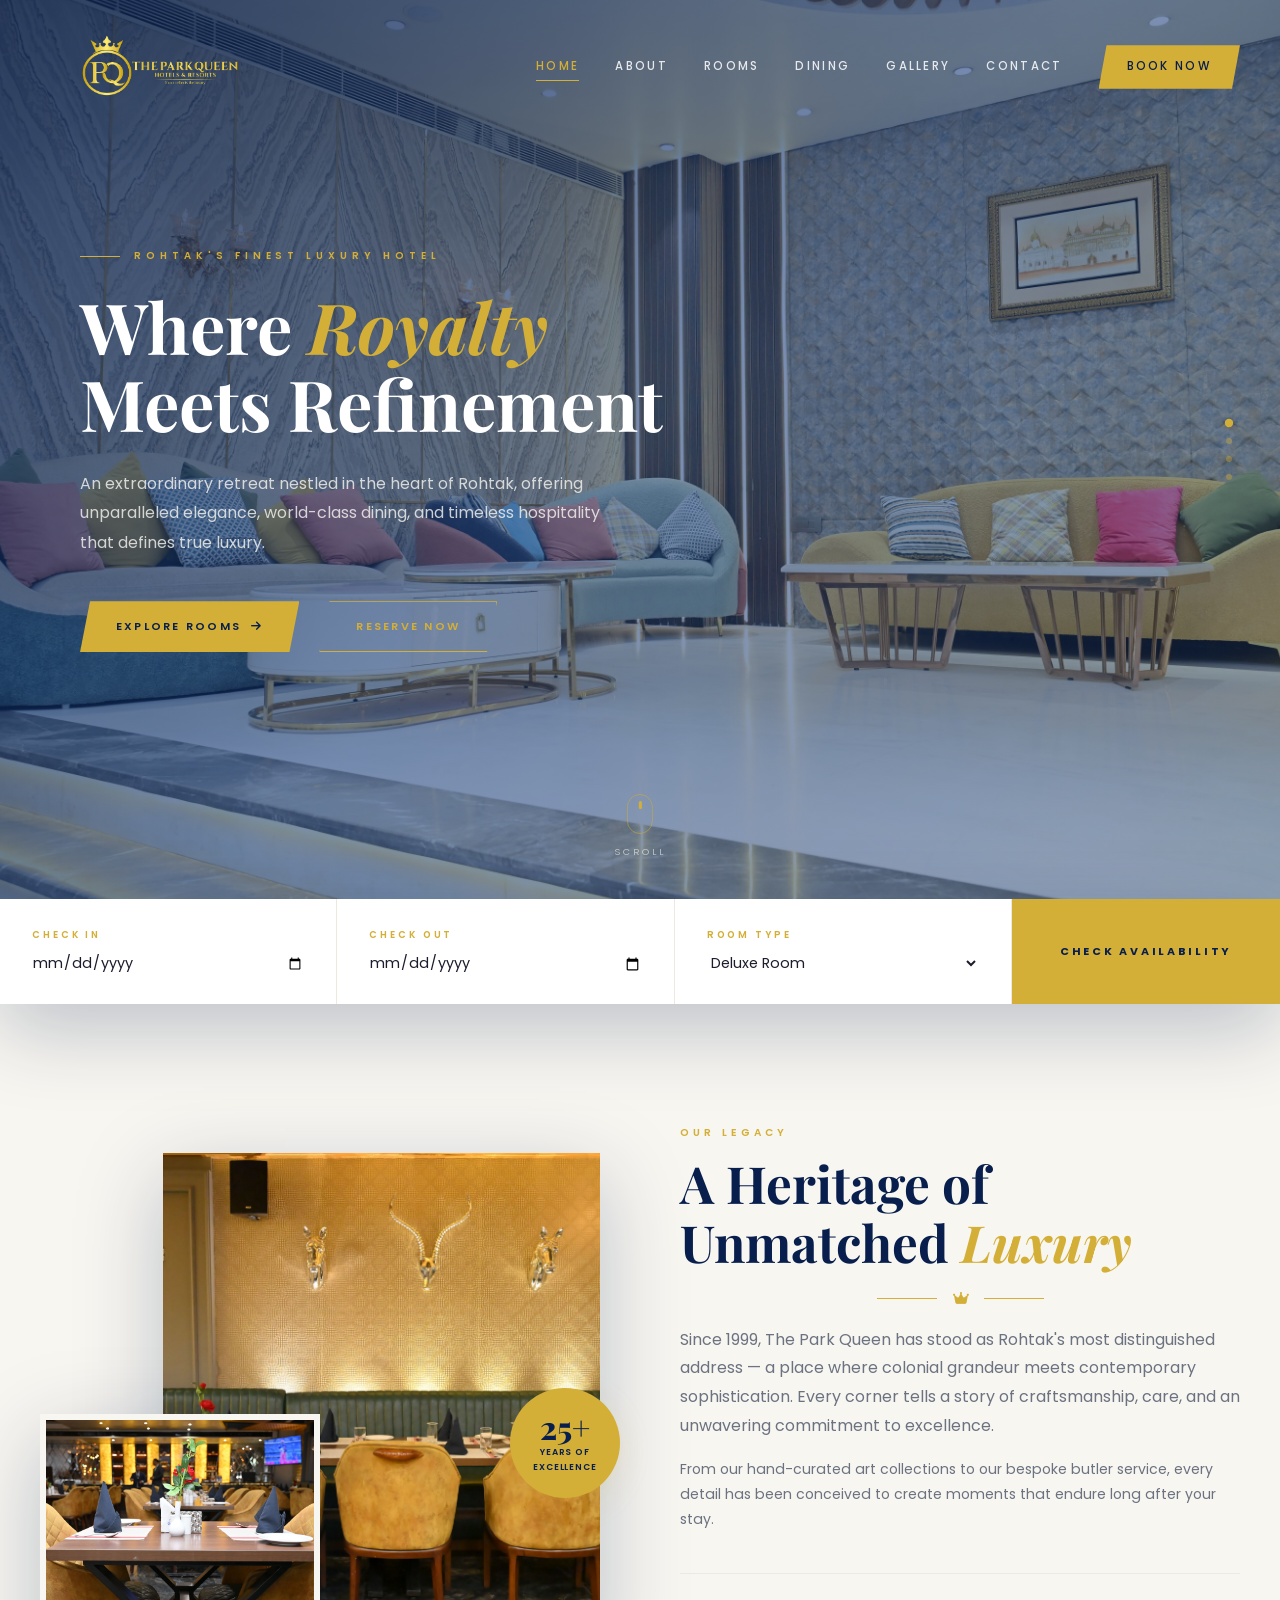
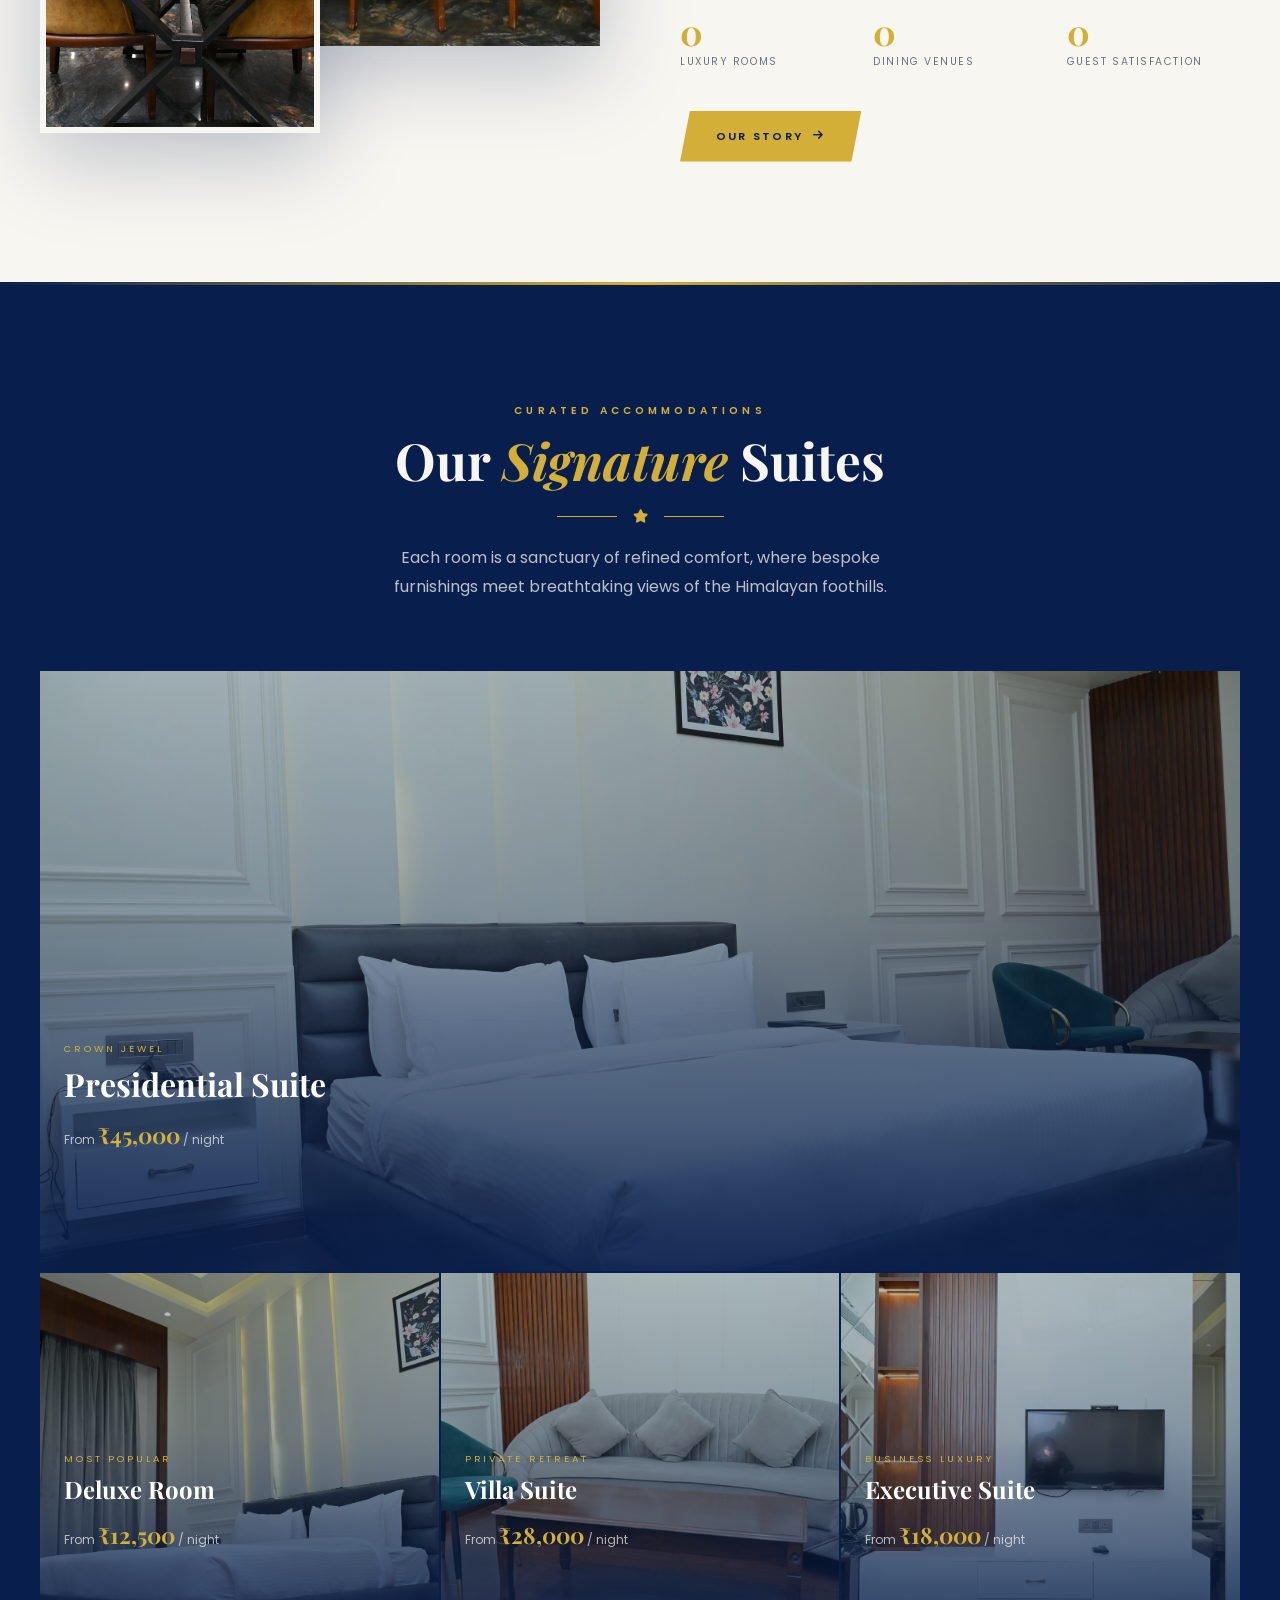
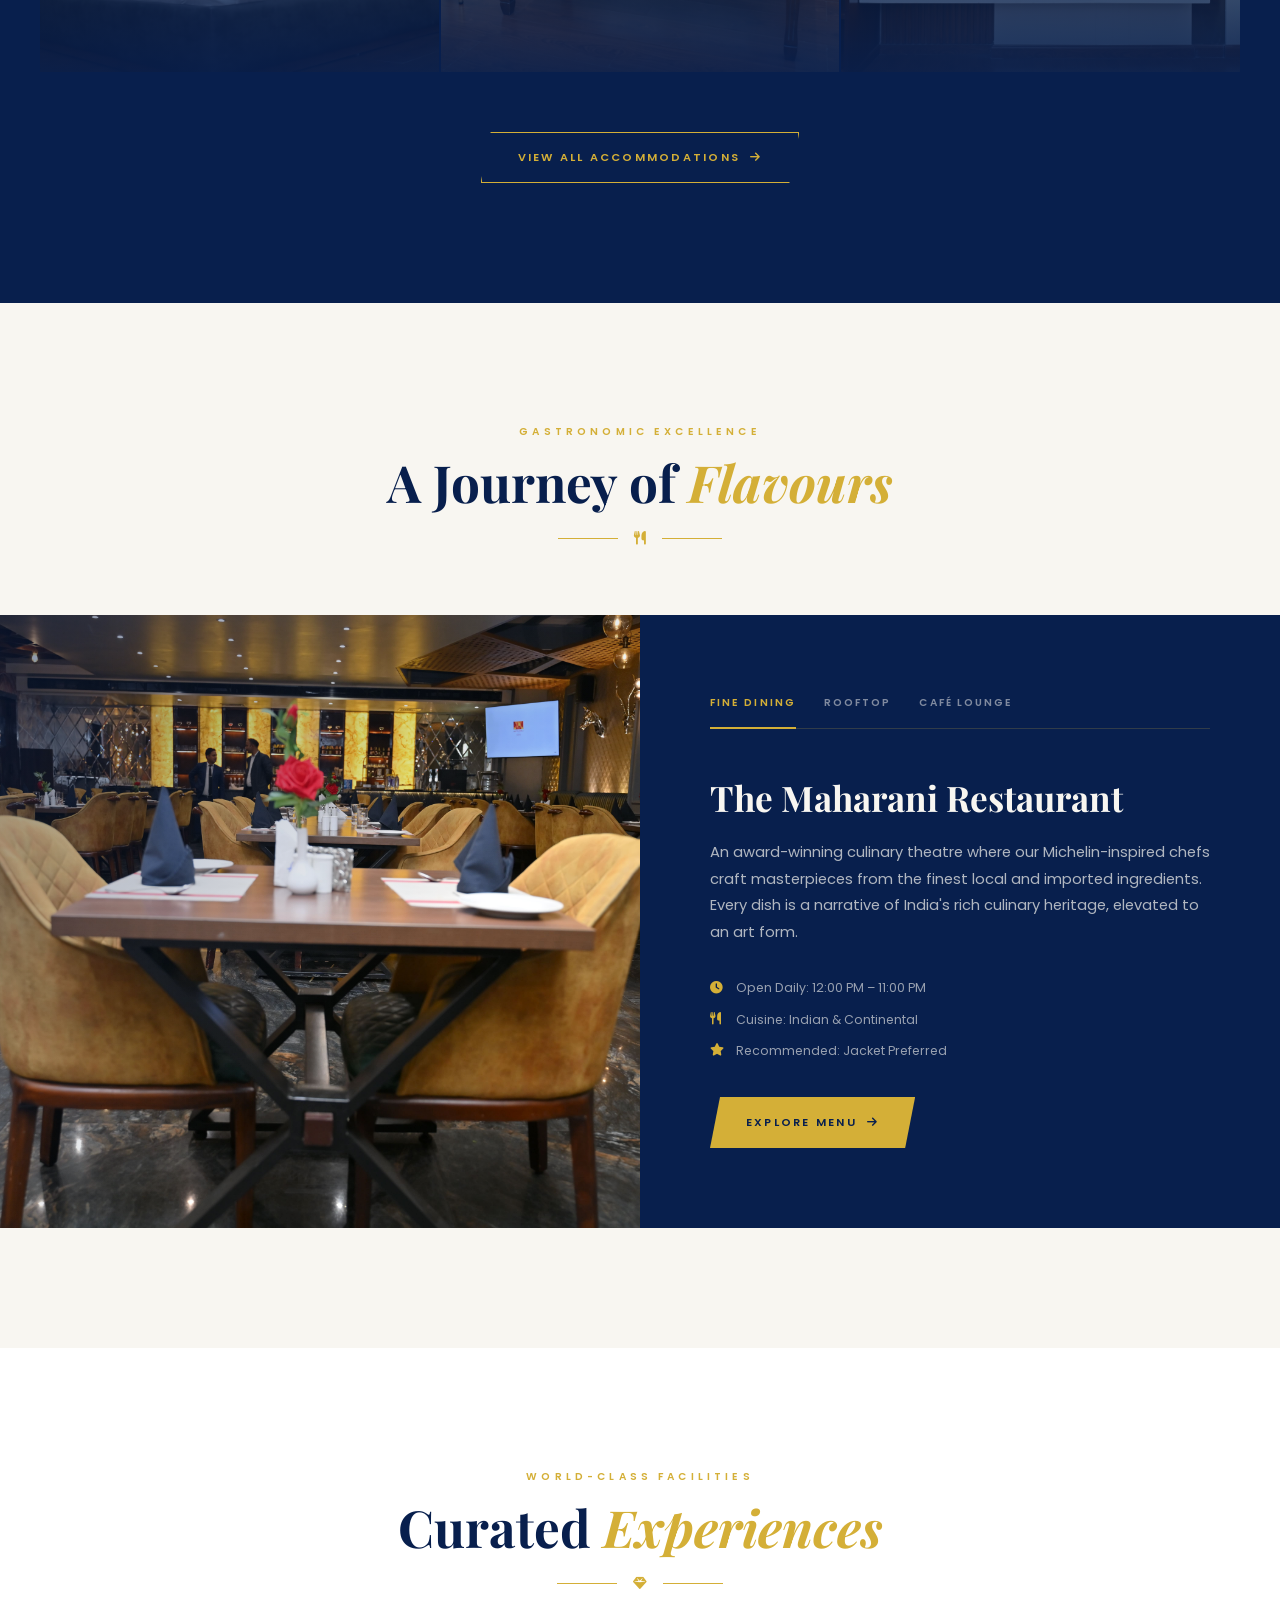
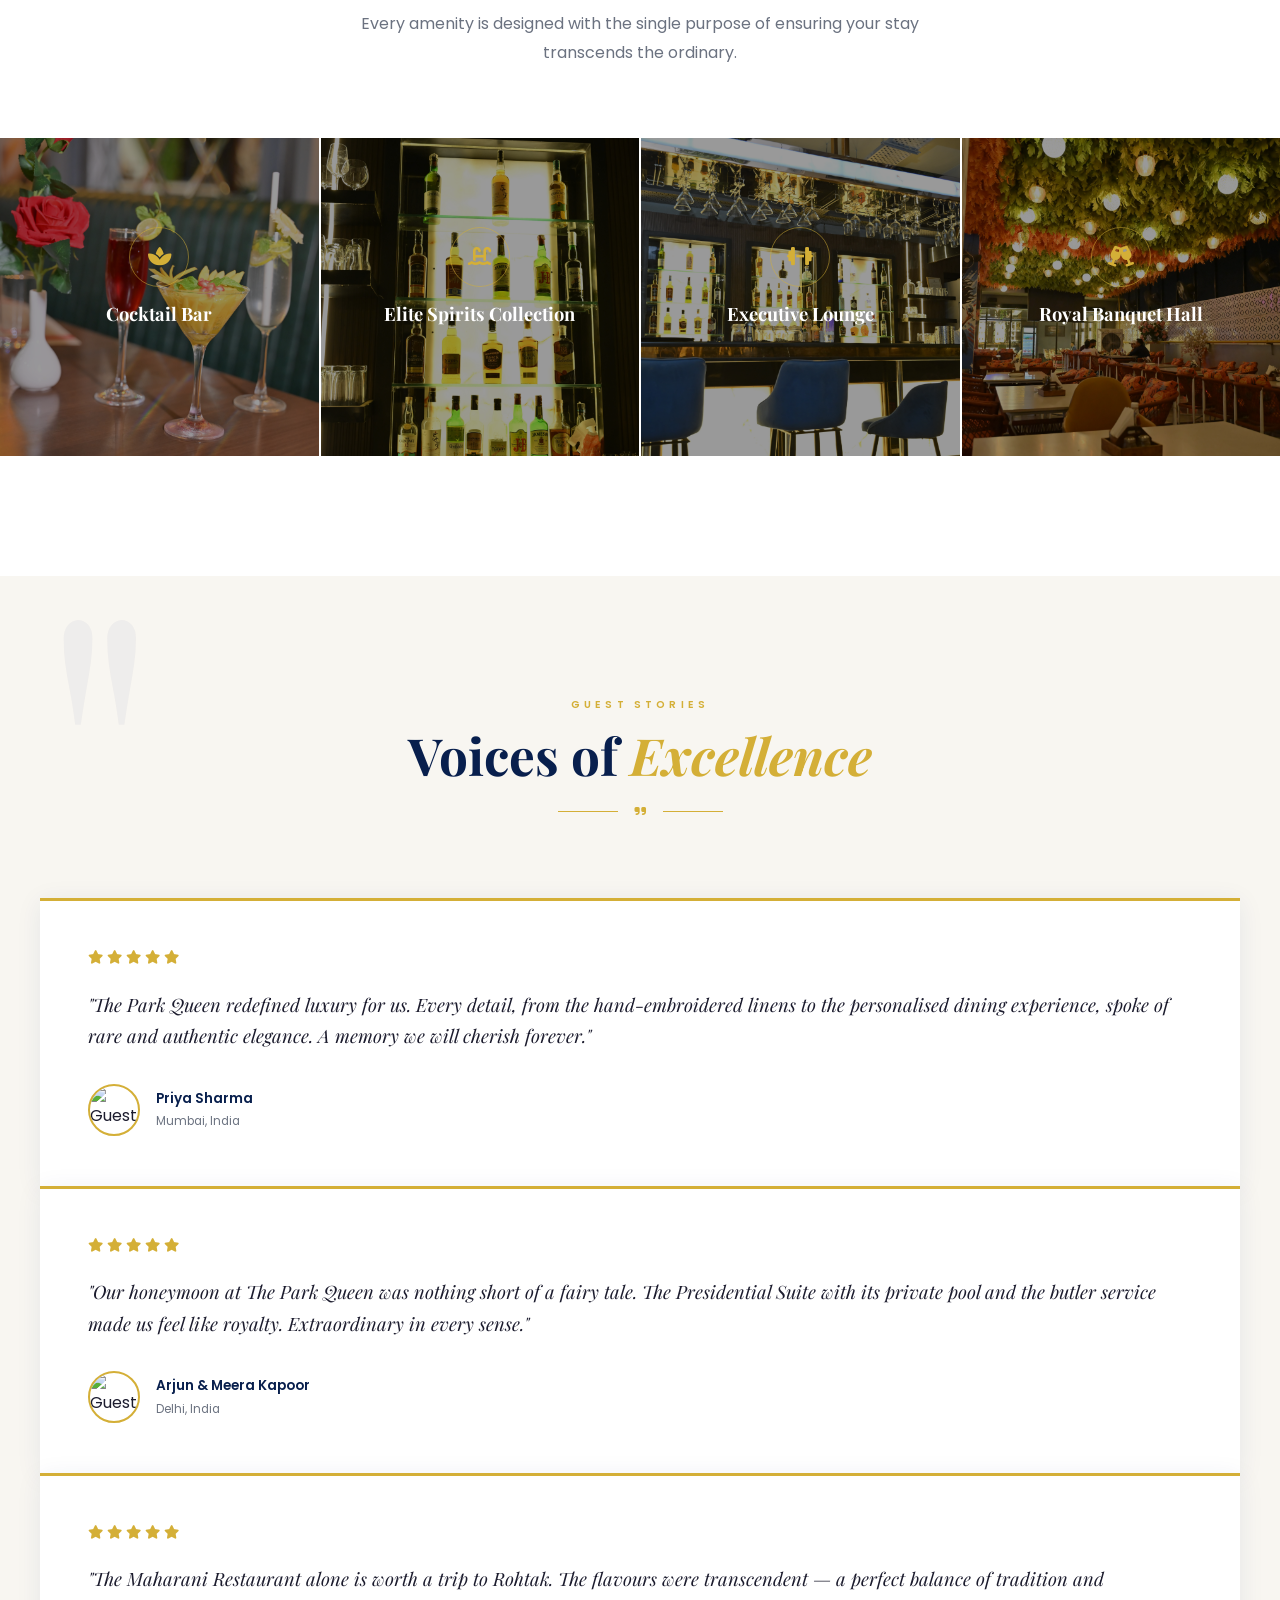
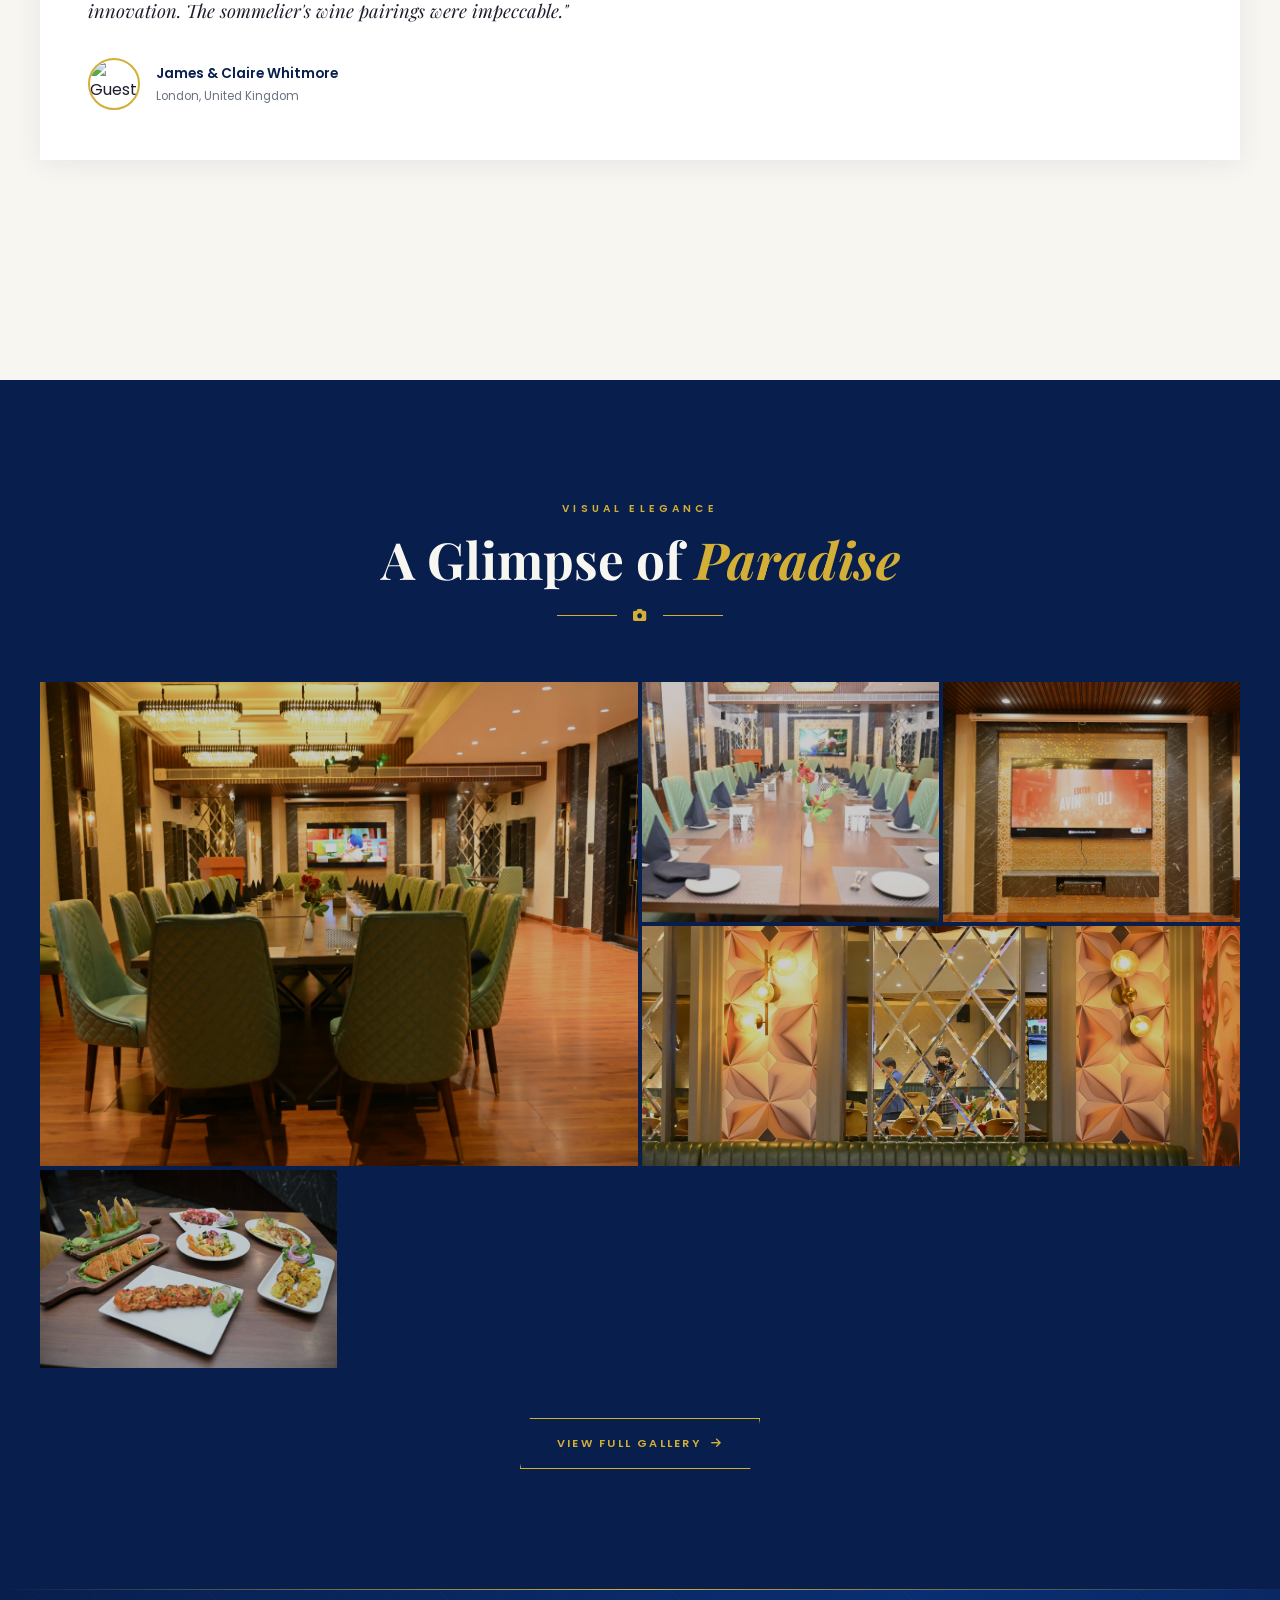
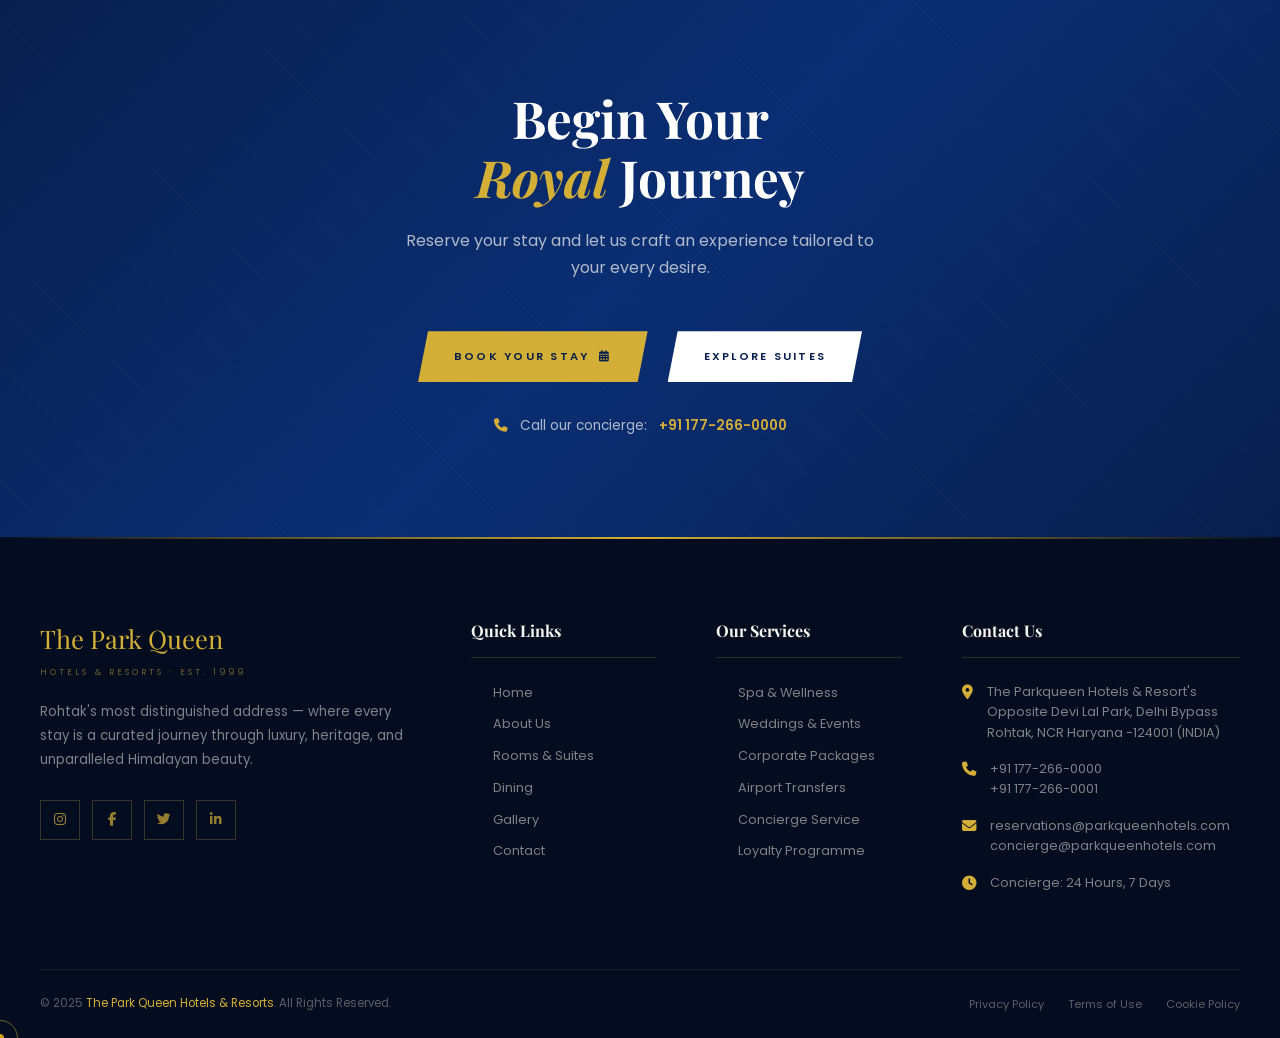
==== commit 8e740759: "changing extensions" ====
--- a/index.html
+++ b/index.html
@@ -178,7 +178,7 @@
           <div class="about-img-stack" data-aos="fade-right">
             <img
               class="about-img-main"
-            src="assets/images/about/NDS_5014.JPG"
+            src="assets/images/about/NDS_5014.jpg"
               alt="Park Queen Exterior"
             />
             <img
@@ -280,7 +280,7 @@
           <div class="room-card">
             <img
               class="room-img"
-            src="assets/images/rooms/NDS_5409.JPG"
+            src="assets/images/rooms/NDS_5409.jpg"
               alt="Presidential Suite"
             />
             <div class="room-card-overlay">
@@ -361,7 +361,7 @@
           <div class="room-card">
             <img
               class="room-img"
-            src="assets/images/rooms/NDS_5416.JPG"
+            src="assets/images/rooms/NDS_5416.jpg"
               alt="Executive Suite"
             />
             <div class="room-card-overlay">
@@ -415,7 +415,7 @@
         <div class="restaurant-visual">
           <img
             class="restaurant-img"
-            src="assets/images/dining/NDS_4994.JPG"
+            src="assets/images/dining/NDS_4994.jpg"
             alt="Fine Dining"
           />
           <div class="restaurant-visual-overlay"></div>
@@ -618,7 +618,7 @@
                 <div class="testimonial-author">
                   <img
                     class="testimonial-avatar"
-            src="assets/images/testimonials/NDS_5029.JPG"
+            src="assets/images/testimonials/NDS_5029.jpg"
                     alt="Guest"
                   />
                   <div>
@@ -644,7 +644,7 @@
                 <div class="testimonial-author">
                   <img
                     class="testimonial-avatar"
-            src="assets/images/testimonials/NDS_5037.JPG"
+            src="assets/images/testimonials/NDS_5037.jpg"
                     alt="Guest"
                   />
                   <div>
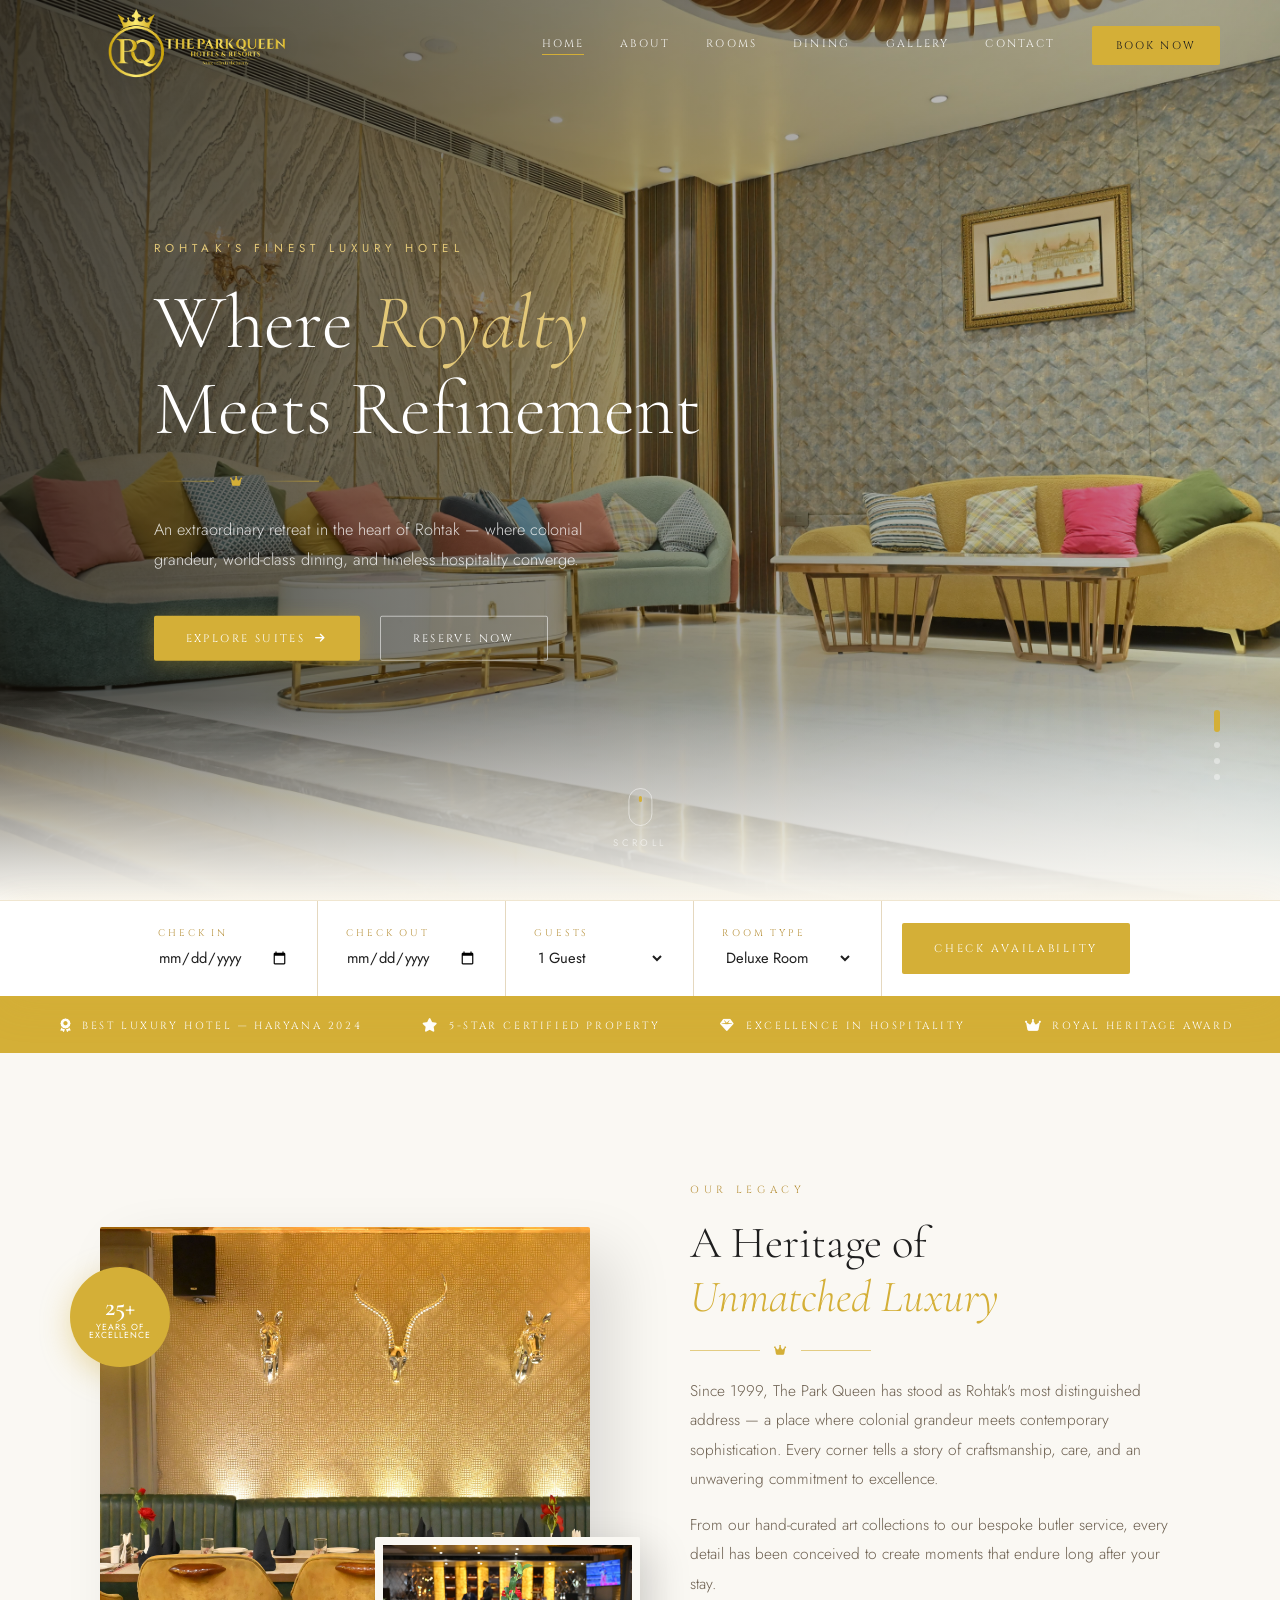
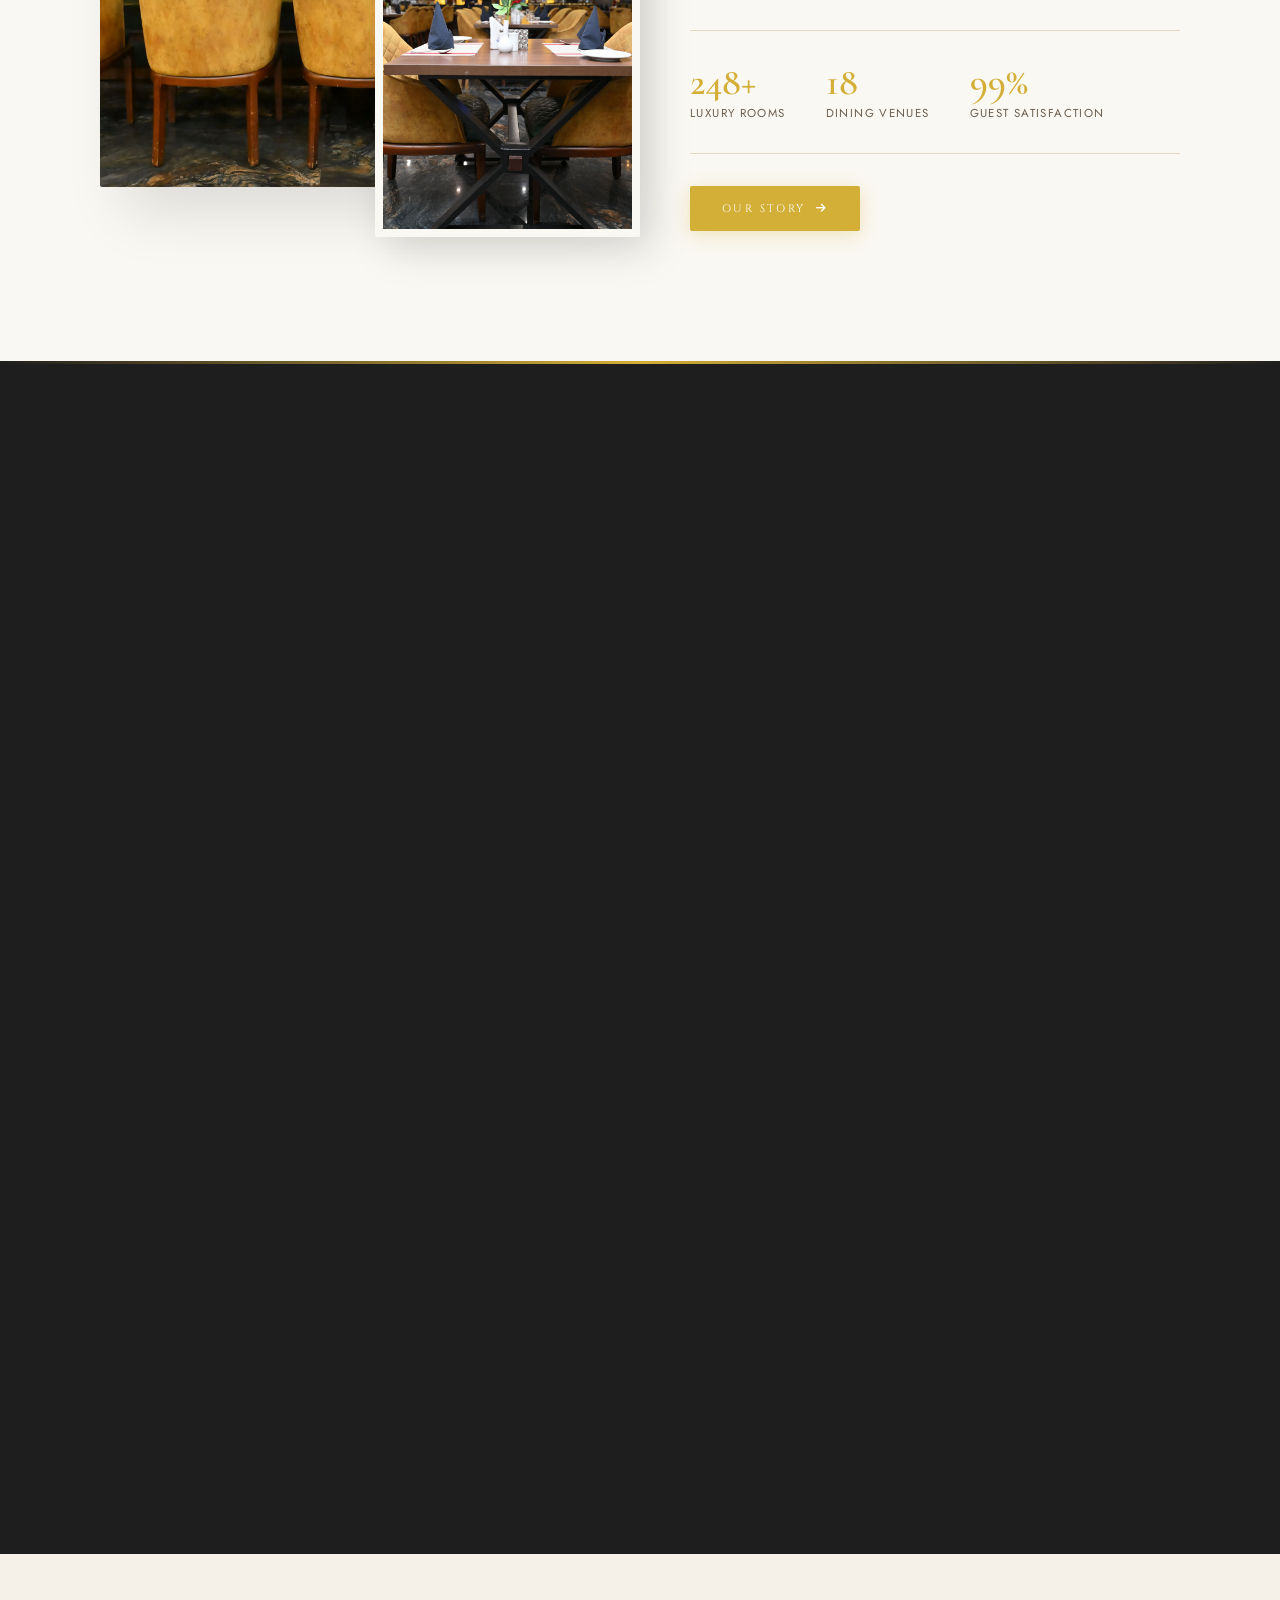
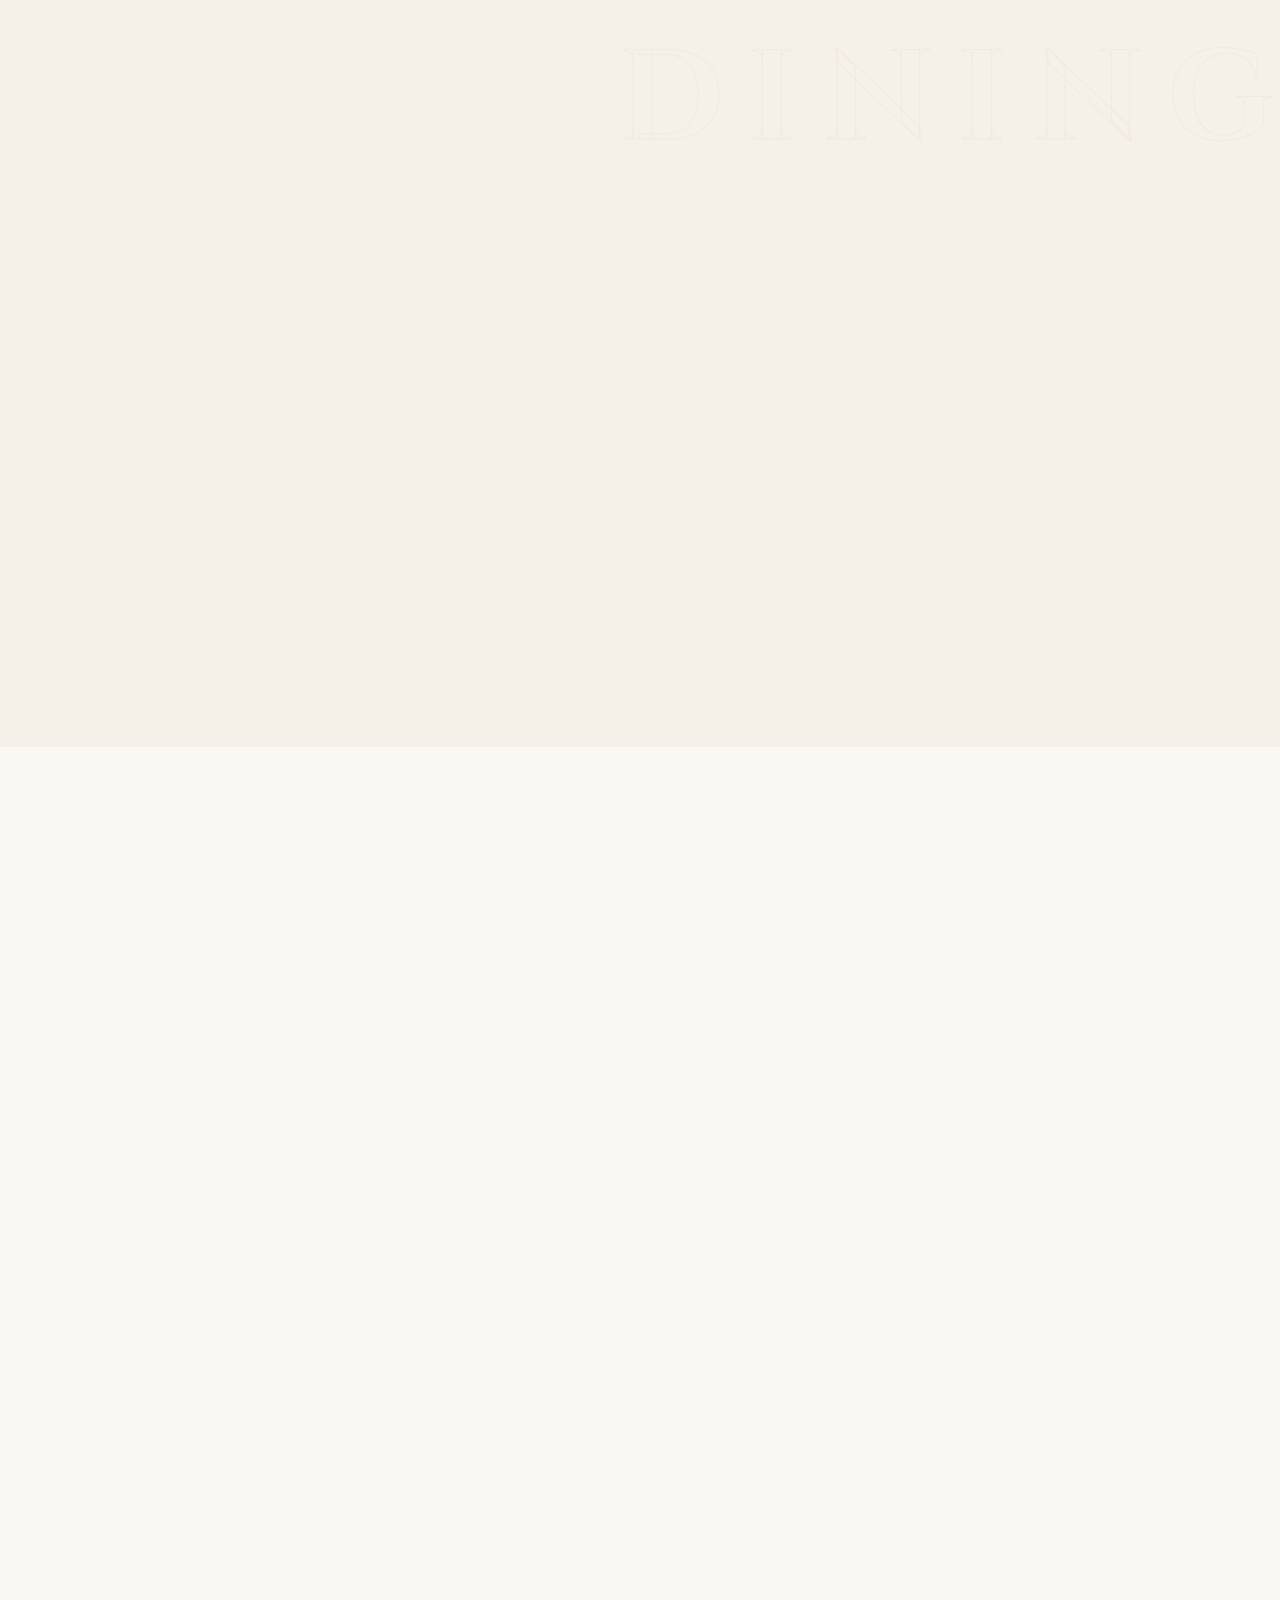
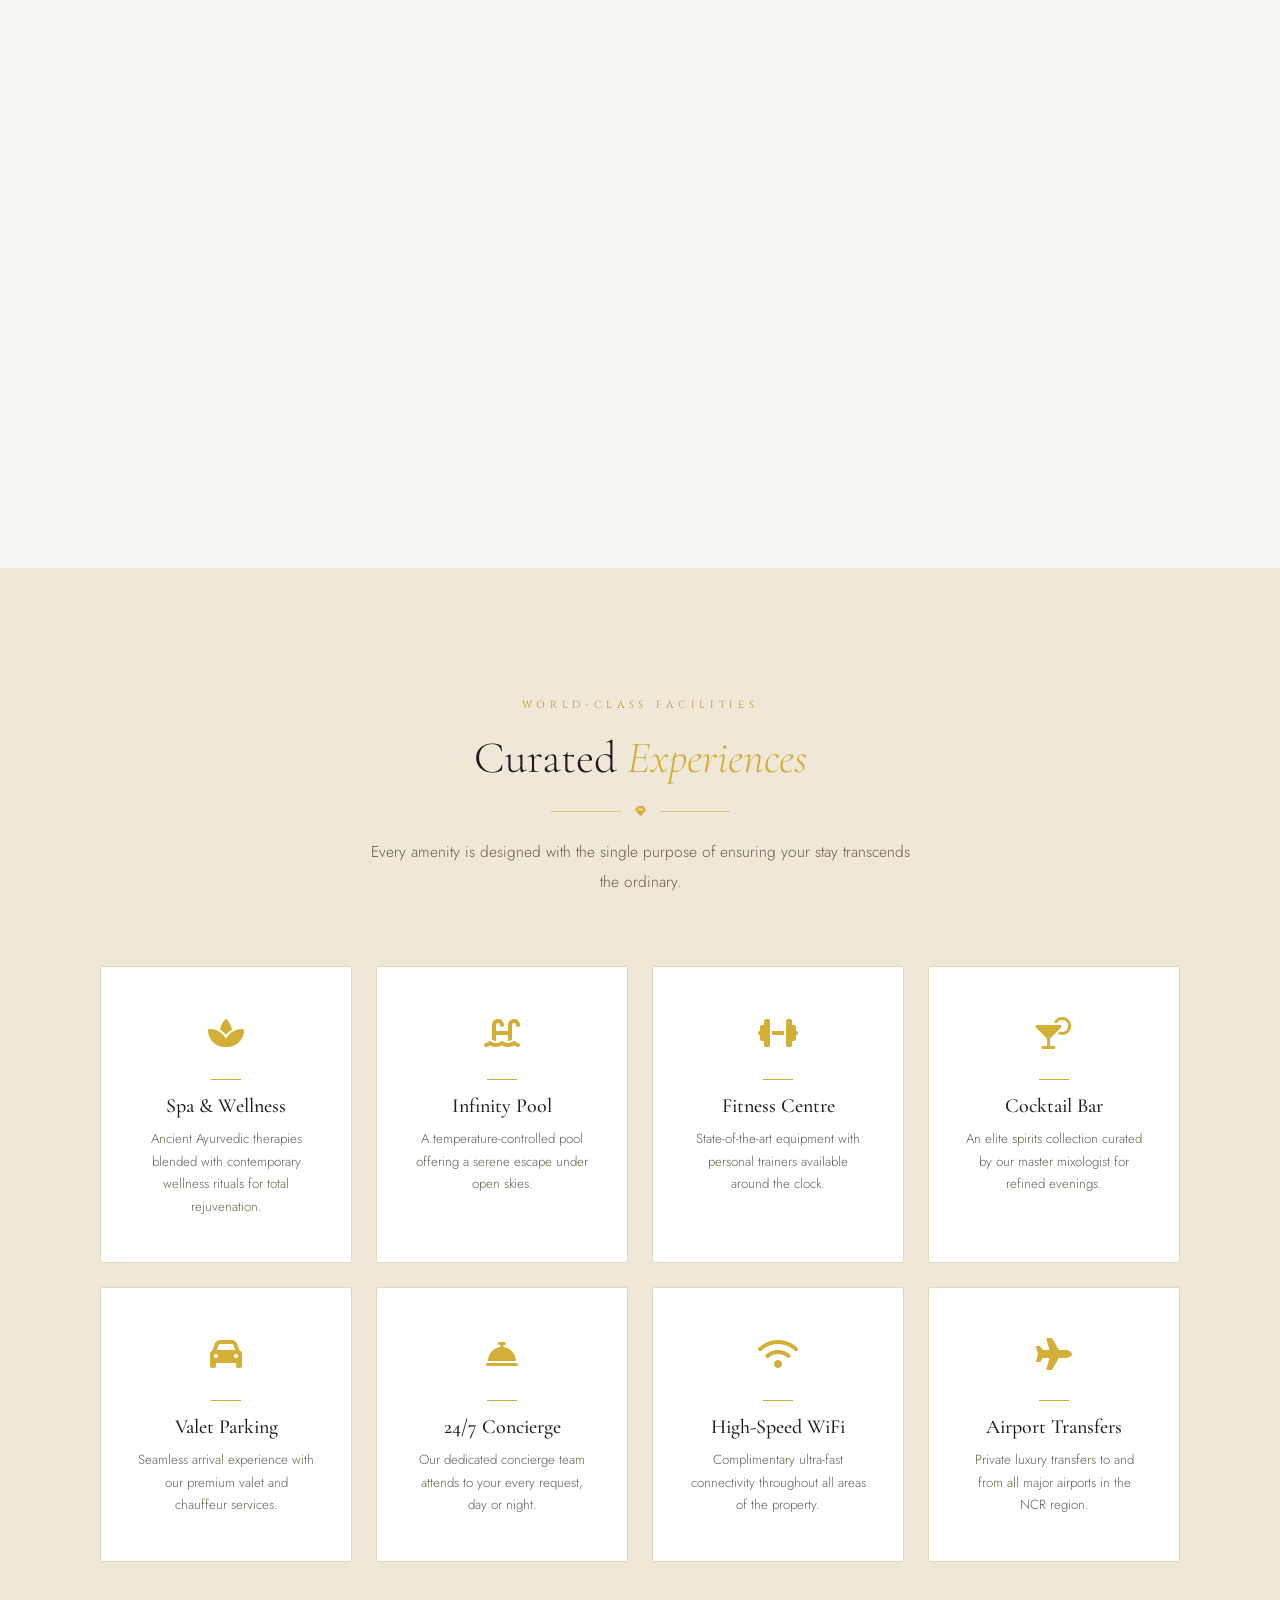
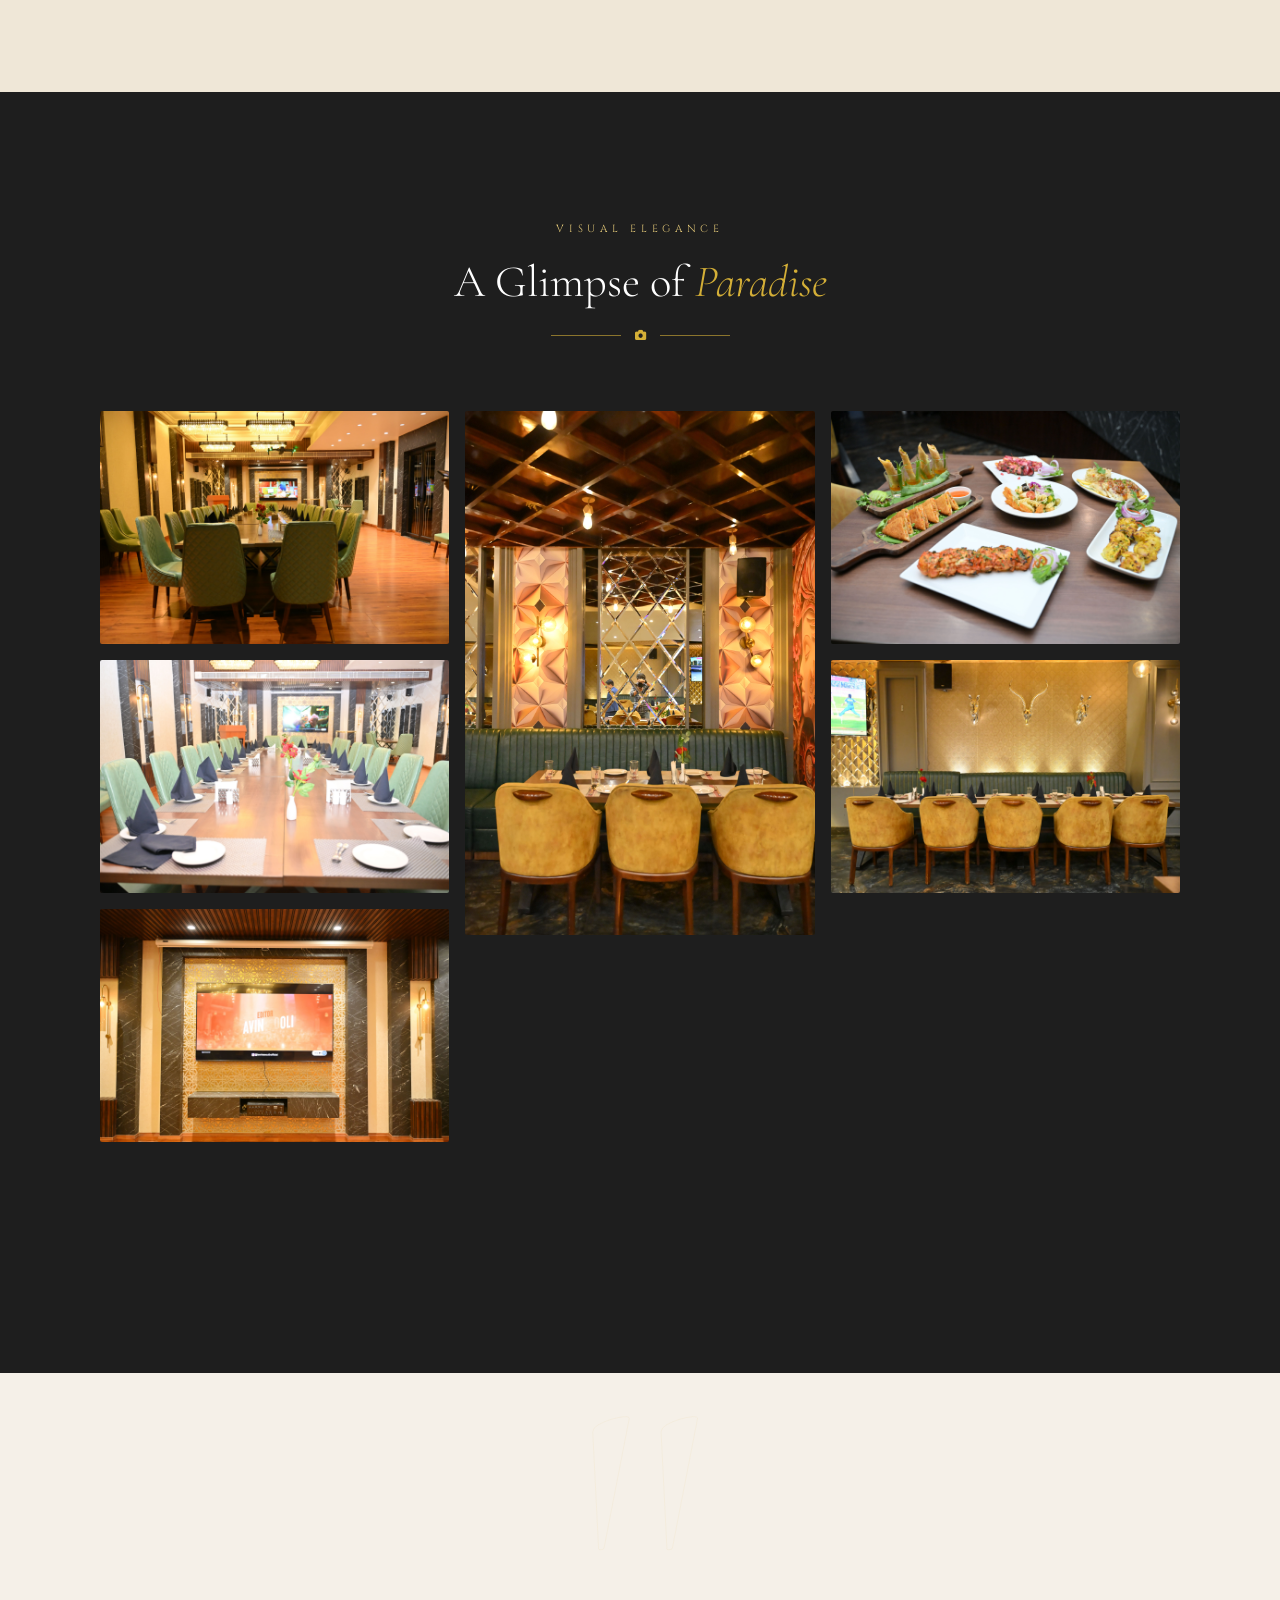
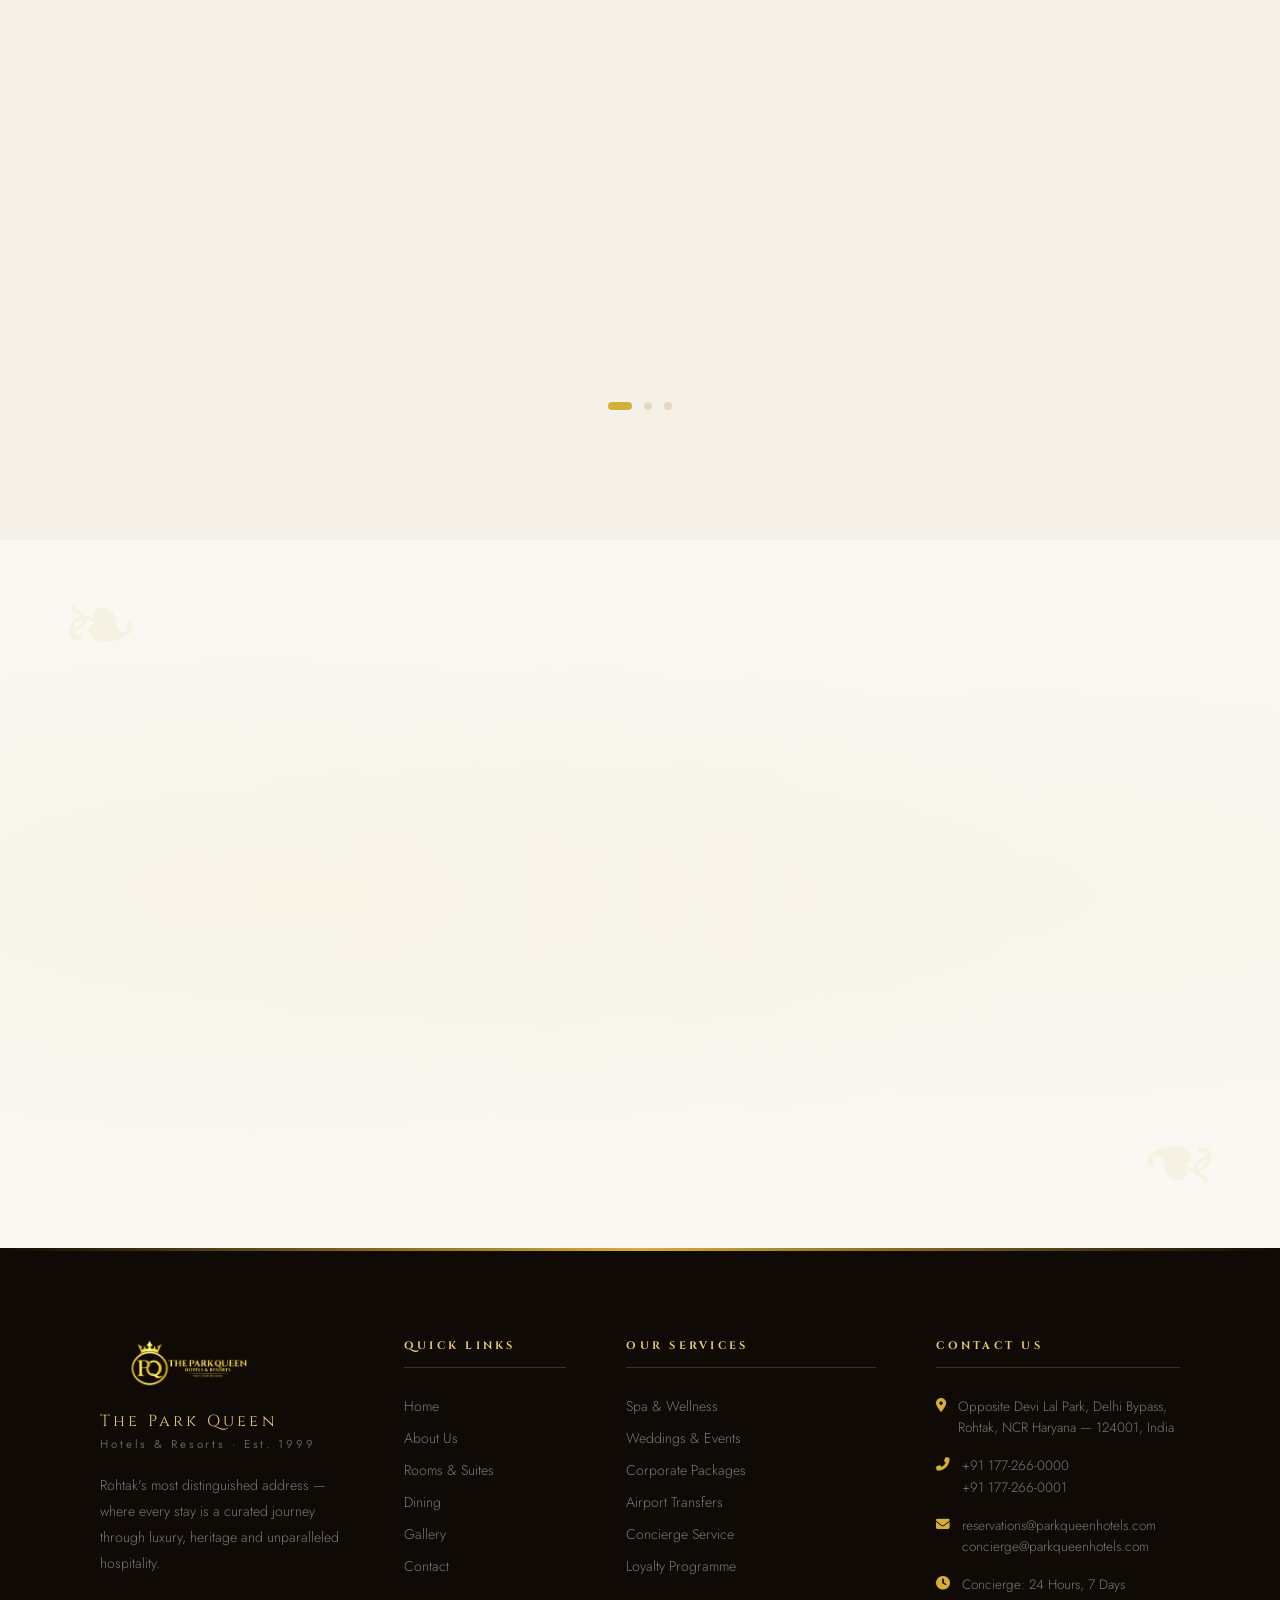
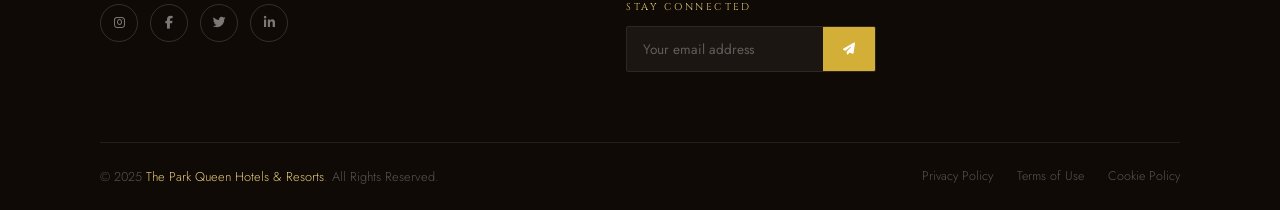
==== commit cb20302d: "changing home page" ====
--- a/index.html
+++ b/index.html
@@ -1,914 +1,835 @@
-<!doctype html>
+<!DOCTYPE html>
 <html lang="en">
-  <head>
-    <meta charset="UTF-8" />
-    <meta name="viewport" content="width=device-width, initial-scale=1.0" />
-    <title>
-      The Park Queen Hotels & Resorts — Where Royalty Meets Refinement
-    </title>
-    <meta
-      name="description"
-      content="Experience unparalleled luxury at The Park Queen Hotels & Resorts. Premium rooms, fine dining, and world-class amenities."
-    />
-    <link
-      rel="stylesheet"
-      href="https://cdnjs.cloudflare.com/ajax/libs/font-awesome/6.5.0/css/all.min.css"
-    />
-    <link
-      rel="stylesheet"
-      href="https://cdnjs.cloudflare.com/ajax/libs/aos/2.3.4/aos.css"
-    />
-    <link
-      rel="stylesheet"
-      href="https://cdnjs.cloudflare.com/ajax/libs/Swiper/11.0.5/swiper-bundle.min.css"
-    />
-    <link rel="stylesheet" href="assets/css/style.css" />
-  </head>
-  <body>
-    <!-- Loading Screen -->
-    <div id="loading-screen">
-      <div class="loader-logo">The Park Queen</div>
-      <div class="loader-subtitle">Hotels &amp; Resorts</div>
-      <div class="loader-bar-wrap"><div class="loader-bar"></div></div>
-    </div>
-
-    <!-- Scroll to Top -->
-    <button id="scroll-top" aria-label="Scroll to top">
-      <i class="fas fa-chevron-up"></i>
-    </button>
-
-    <!-- Lightbox -->
-    <div id="lightbox" class="lightbox">
-      <button class="lightbox-close"><i class="fas fa-times"></i></button>
-      <img id="lightbox-img" src="" alt="Gallery" />
-    </div>
-
-    <!-- Mobile Nav -->
-    <nav class="mobile-nav">
-      <button class="mobile-nav-close"><i class="fas fa-times"></i></button>
+<head>
+<meta charset="UTF-8" />
+<meta name="viewport" content="width=device-width, initial-scale=1.0" />
+<title>The Park Queen Hotels & Resorts — Where Royalty Meets Refinement</title>
+<meta name="description" content="Experience unparalleled luxury at The Park Queen Hotels & Resorts, Rohtak. Premium suites, fine dining, royal banquets and world-class amenities." />
+<link rel="preconnect" href="https://fonts.googleapis.com" />
+<link rel="preconnect" href="https://fonts.gstatic.com" crossorigin />
+<link href="https://fonts.googleapis.com/css2?family=Cormorant+Garamond:ital,wght@0,300;0,400;0,500;0,600;0,700;1,300;1,400;1,500;1,600&family=Cinzel:wght@400;500;600;700&family=Jost:wght@300;400;500;600&display=swap" rel="stylesheet" />
+<link rel="stylesheet" href="https://cdnjs.cloudflare.com/ajax/libs/font-awesome/6.5.0/css/all.min.css" />
+
+<link rel="stylesheet" href="assets/css/home.css" />
+</head>
+<body>
+
+<!-- ============================================================
+     LOADING
+     ============================================================ -->
+<div id="loader">
+  <div class="loader-crown"><i class="fas fa-crown"></i></div>
+  <div class="loader-brand">The Park Queen</div>
+  <div class="loader-track"><div class="loader-fill"></div></div>
+</div>
+
+<!-- ============================================================
+     SCROLL TO TOP
+     ============================================================ -->
+<button id="stt" onclick="window.scrollTo({top:0,behavior:'smooth'})" aria-label="Scroll to top">
+  <i class="fas fa-chevron-up"></i>
+</button>
+
+<!-- ============================================================
+     LIGHTBOX
+     ============================================================ -->
+<div class="lightbox" id="lightbox">
+  <button class="lb-close" id="lb-close"><i class="fas fa-times"></i></button>
+  <img id="lb-img" src="" alt="Gallery" />
+</div>
+
+<!-- ============================================================
+     MOBILE DRAWER
+     ============================================================ -->
+<div class="mobile-drawer" id="mobile-drawer">
+  <div class="drawer-bg"></div>
+  <div class="drawer-inner">
+    <button class="drawer-close" id="drawer-close"><i class="fas fa-times"></i></button>
+    <nav class="drawer-nav">
       <a href="index.html">Home</a>
       <a href="about.html">About</a>
-      <a href="rooms.html">Rooms</a>
+      <a href="rooms.html">Rooms & Suites</a>
       <a href="restaurant.html">Dining</a>
       <a href="gallery.html">Gallery</a>
       <a href="contact.html">Contact</a>
     </nav>
-
-    <!-- Navigation -->
-    <header class="navbar" role="banner">
-      <div class="container">
-        <a href="index.html" class="navbar-brand">
-          <img
-src="assets/images/logo.png"
-            alt="Park Queen Logo"
-            class="logo-img"
-          />
-        </a>
-        <nav class="nav-links" role="navigation">
-          <a href="index.html" class="active">Home</a>
-          <a href="about.html">About</a>
-          <a href="rooms.html">Rooms</a>
-          <a href="restaurant.html">Dining</a>
-          <a href="gallery.html">Gallery</a>
-          <a href="contact.html">Contact</a>
-          <a href="contact.html" class="nav-book-btn"><span>Book Now</span></a>
-        </nav>
-        <button class="nav-hamburger" aria-label="Menu">
-          <span></span><span></span><span></span>
-        </button>
-      </div>
-    </header>
-
-    <!-- ═══ HERO ═══════════════════════════════════════════════════ -->
-    <section class="hero" id="home">
-      <!-- Slide 1 -->
-      <div class="hero-slide hero-slide-1" style="opacity: 1">
-        <div
-          class="hero-bg-img"
-          style="background-image: url('assets/images/home/NDS_5397.jpg');"
-        ></div>
-      </div>
-      <!-- Slide 2 -->
-      <div class="hero-slide hero-slide-2" style="opacity: 0">
-        <div
-          class="hero-bg-img"
-          style="background-image: url('assets/images/home/NDS_5148.jpg');"
-        ></div>
-      </div>
-      <!-- Slide 3 -->
-      <div class="hero-slide hero-slide-3" style="opacity: 0">
-        <div
-          class="hero-bg-img"
-          style="background-image: url('assets/images/home/NDS_5344.jpg');"
-        ></div>
-      </div>
-      <div class="hero-slide hero-slide-4" style="opacity: 0">
-        <div
-          class="hero-bg-img"
-          style="background-image: url('assets/images/home/NDS_5001.jpg');"
-        ></div>
-      </div>
-
-      <div class="hero-overlay"></div>
-
-      <div class="hero-content">
-        <div class="hero-eyebrow">Rohtak's Finest Luxury Hotel</div>
-        <h1 class="hero-title">Where <em>Royalty</em><br />Meets Refinement</h1>
-        <p class="hero-desc">
-          An extraordinary retreat nestled in the heart of Rohtak, offering
-          unparalleled elegance, world-class dining, and timeless hospitality
-          that defines true luxury.
-        </p>
-        <div class="hero-actions">
-          <a href="rooms.html" class="btn-gold"
-            ><span>Explore Rooms</span><i class="fas fa-arrow-right"></i
-          ></a>
-          <a href="contact.html" class="btn-outline"
-            ><span>Reserve Now</span></a
-          >
-        </div>
-      </div>
-
-      <!-- Dots -->
-      <div class="hero-dots">
-        <button class="hero-dot active" data-slide="0"></button>
-        <button class="hero-dot" data-slide="1"></button>
-        <button class="hero-dot" data-slide="2"></button>
-        <button class="hero-dot" data-slide="3"></button>
-        
-      </div>
-
-      <!-- Scroll Indicator -->
-      <div class="hero-scroll-indicator">
-        <div class="scroll-mouse"><div class="scroll-wheel"></div></div>
-        <span>Scroll</span>
-      </div>
-    </section>
-
-    <!-- ═══ BOOKING BAR ══════════════════════════════════════════ -->
-    <section class="booking-bar">
-      <div class="booking-bar-inner">
-        <div class="booking-field">
-          <label>Check In</label>
-          <input type="date" id="checkin" />
-        </div>
-        <div class="booking-field">
-          <label>Check Out</label>
-          <input type="date" id="checkout" />
-        </div>
-        <div class="booking-field">
-          <label>Room Type</label>
-          <select>
-            <option>Deluxe Room</option>
-            <option>Executive Suite</option>
-            <option>Villa Suite</option>
-            <option>Presidential Suite</option>
-          </select>
-        </div>
-        <button class="booking-submit" onclick="location.href = 'contact.html'">
-          Check Availability
-        </button>
-      </div>
-    </section>
-
-    <!-- ═══ ABOUT PREVIEW ════════════════════════════════════════ -->
-    <section class="about-preview" id="about">
-      <div class="container">
-        <div class="about-preview-grid">
-          <div class="about-img-stack" data-aos="fade-right">
-            <img
-              class="about-img-main"
-            src="assets/images/about/NDS_5014.jpg"
-              alt="Park Queen Exterior"
-            />
-            <img
-              class="about-img-secondary"
-            src="assets/images/about/NDS_4993.jpg"
-              alt="Luxury Lobby"
-            />
-            <div class="about-badge">
-              <span class="about-badge-num">25+</span>
-              <span class="about-badge-text">Years of<br />Excellence</span>
+    <a href="contact.html" class="drawer-book">
+      <i class="fas fa-calendar-alt"></i> Book Your Stay
+    </a>
+  </div>
+</div>
+
+<!-- ============================================================
+     NAVBAR
+     ============================================================ -->
+<header class="navbar" id="navbar">
+  <a href="index.html" class="navbar-logo">
+    <img src="assets/images/logo.png" alt="The Park Queen Logo" />
+    <!-- <div class="navbar-logo-text">
+      <span class="brand">The Park Queen</span>
+      <span class="sub">Hotels &amp; Resorts</span>
+    </div> -->
+  </a>
+  <nav class="nav-links">
+    <a href="index.html" class="active">Home</a>
+    <a href="about.html">About</a>
+    <a href="rooms.html">Rooms</a>
+    <a href="restaurant.html">Dining</a>
+    <a href="gallery.html">Gallery</a>
+    <a href="contact.html">Contact</a>
+    <a href="contact.html" class="nav-cta">Book Now</a>
+  </nav>
+  <button class="nav-hamburger" id="hamburger" aria-label="Menu">
+    <span></span><span></span><span></span>
+  </button>
+</header>
+
+<!-- ============================================================
+     HERO
+     ============================================================ -->
+<section class="hero" id="home">
+  <!-- Slides -->
+  <div class="hero-slide active" id="slide-0">
+    <div class="hero-slide-bg" style="background-image:url('assets/images/home/NDS_5397.jpg')"></div>
+  </div>
+  <div class="hero-slide" id="slide-1">
+    <div class="hero-slide-bg" style="background-image:url('assets/images/home/NDS_5148.jpg')"></div>
+  </div>
+  <div class="hero-slide" id="slide-2">
+    <div class="hero-slide-bg" style="background-image:url('assets/images/home/NDS_5344.jpg')"></div>
+  </div>
+  <div class="hero-slide" id="slide-3">
+    <div class="hero-slide-bg" style="background-image:url('assets/images/home/NDS_5001.jpg')"></div>
+  </div>
+
+  <div class="hero-overlay"></div>
+  <div class="hero-overlay-bottom"></div>
+
+  <div class="hero-content">
+    <div class="hero-eyebrow">Rohtak's Finest Luxury Hotel</div>
+    <h1 class="hero-title">Where <em>Royalty</em><br />Meets Refinement</h1>
+    <div class="hero-divider">
+      <span></span>
+      <i class="fas fa-crown"></i>
+      <span></span>
+    </div>
+    <p class="hero-desc">An extraordinary retreat in the heart of Rohtak — where colonial grandeur, world-class dining, and timeless hospitality converge.</p>
+    <div class="hero-actions">
+      <a href="rooms.html" class="btn-gold"><span>Explore Suites</span><i class="fas fa-arrow-right"></i></a>
+      <a href="contact.html" class="btn-outline"><span>Reserve Now</span></a>
+    </div>
+  </div>
+
+  <div class="hero-dots" id="hero-dots">
+    <button class="hero-dot active" data-i="0"></button>
+    <button class="hero-dot" data-i="1"></button>
+    <button class="hero-dot" data-i="2"></button>
+    <button class="hero-dot" data-i="3"></button>
+  </div>
+
+  <div class="hero-scroll">
+    <div class="scroll-mouse"><div class="scroll-wheel"></div></div>
+    <span>Scroll</span>
+  </div>
+</section>
+
+<!-- ============================================================
+     BOOKING BAR
+     ============================================================ -->
+<section class="booking-bar">
+  <div class="booking-bar-inner">
+    <div class="booking-field">
+      <label>Check In</label>
+      <input type="date" id="checkin" />
+    </div>
+    <div class="booking-field">
+      <label>Check Out</label>
+      <input type="date" id="checkout" />
+    </div>
+    <div class="booking-field">
+      <label>Guests</label>
+      <select>
+        <option>1 Guest</option>
+        <option>2 Guests</option>
+        <option>3 Guests</option>
+        <option>4+ Guests</option>
+      </select>
+    </div>
+    <div class="booking-field">
+      <label>Room Type</label>
+      <select>
+        <option>Deluxe Room</option>
+        <option>Executive Suite</option>
+        <option>Villa Suite</option>
+        <option>Presidential Suite</option>
+      </select>
+    </div>
+    <button class="booking-btn" onclick="location.href='contact.html'">Check Availability</button>
+  </div>
+</section>
+
+<!-- ============================================================
+     AWARDS MARQUEE
+     ============================================================ -->
+<div class="awards-bar">
+  <div class="awards-track">
+    <div class="award-item"><i class="fas fa-award"></i><span>Best Luxury Hotel — Haryana 2024</span></div>
+    <div class="award-item"><i class="fas fa-star"></i><span>5-Star Certified Property</span></div>
+    <div class="award-item"><i class="fas fa-gem"></i><span>Excellence in Hospitality</span></div>
+    <div class="award-item"><i class="fas fa-crown"></i><span>Royal Heritage Award</span></div>
+    <div class="award-item"><i class="fas fa-trophy"></i><span>Best Banquet Venue — NCR 2024</span></div>
+    <div class="award-item"><i class="fas fa-utensils"></i><span>Gourmet Dining Excellence</span></div>
+    <!-- dupe for seamless loop -->
+    <div class="award-item"><i class="fas fa-award"></i><span>Best Luxury Hotel — Haryana 2024</span></div>
+    <div class="award-item"><i class="fas fa-star"></i><span>5-Star Certified Property</span></div>
+    <div class="award-item"><i class="fas fa-gem"></i><span>Excellence in Hospitality</span></div>
+    <div class="award-item"><i class="fas fa-crown"></i><span>Royal Heritage Award</span></div>
+    <div class="award-item"><i class="fas fa-trophy"></i><span>Best Banquet Venue — NCR 2024</span></div>
+    <div class="award-item"><i class="fas fa-utensils"></i><span>Gourmet Dining Excellence</span></div>
+  </div>
+</div>
+
+<!-- ============================================================
+     ABOUT SECTION
+     ============================================================ -->
+<section class="about-section" id="about">
+  <div class="container">
+    <div class="about-grid">
+      <div class="about-imagery reveal left">
+        <img class="about-img-main" src="assets/images/about/NDS_5014.jpg" alt="The Park Queen Exterior" />
+        <img class="about-img-accent" src="assets/images/about/NDS_4993.jpg" alt="Luxury Lobby" />
+        <div class="about-badge">
+          <span class="about-badge-num">25+</span>
+          <span class="about-badge-text">Years of<br/>Excellence</span>
+        </div>
+      </div>
+      <div class="about-content reveal right">
+        <span class="eyebrow">Our Legacy</span>
+        <h2 class="section-title" style="font-size:clamp(2.2rem,3.5vw,3.2rem); margin-bottom:8px;">
+          A Heritage of<br /><em>Unmatched Luxury</em>
+        </h2>
+        <div class="gold-divider"><span></span><i class="fas fa-crown"></i><span></span></div>
+        <p class="section-desc">Since 1999, The Park Queen has stood as Rohtak's most distinguished address — a place where colonial grandeur meets contemporary sophistication. Every corner tells a story of craftsmanship, care, and an unwavering commitment to excellence.</p>
+        <p class="section-desc" style="margin-top:16px;">From our hand-curated art collections to our bespoke butler service, every detail has been conceived to create moments that endure long after your stay.</p>
+        <div class="about-stats">
+          <div class="stat-item">
+            <div class="stat-num" data-count="248" data-suffix="+">0</div>
+            <div class="stat-label">Luxury Rooms</div>
+          </div>
+          <div class="stat-item">
+            <div class="stat-num" data-count="18" data-suffix="">0</div>
+            <div class="stat-label">Dining Venues</div>
+          </div>
+          <div class="stat-item">
+            <div class="stat-num" data-count="99" data-suffix="%">0</div>
+            <div class="stat-label">Guest Satisfaction</div>
+          </div>
+        </div>
+        <a href="about.html" class="btn-gold"><span>Our Story</span><i class="fas fa-arrow-right"></i></a>
+      </div>
+    </div>
+  </div>
+</section>
+
+<!-- ============================================================
+     ROOMS SECTION
+     ============================================================ -->
+<section class="rooms-section" id="rooms">
+  <div class="container">
+    <div class="rooms-header reveal">
+      <span class="eyebrow" style="color:var(--gold-soft);">Curated Accommodations</span>
+      <h2 class="section-title light" style="font-size:clamp(2.2rem,3.5vw,3.2rem);">Our <em>Signature</em> Suites</h2>
+      <div class="gold-divider center"><span></span><i class="fas fa-star"></i><span></span></div>
+      <p class="section-desc light center">Each room is a sanctuary of refined comfort, where bespoke furnishings meet breathtaking views and impeccable service.</p>
+    </div>
+    <div class="rooms-grid reveal">
+      <!-- Large Card -->
+      <div class="room-card">
+        <img class="room-img" src="assets/images/rooms/NDS_5409.jpg" alt="Presidential Suite" />
+        <div class="room-overlay"></div>
+        <div class="room-content">
+          <span class="room-tag">Crown Jewel</span>
+          <h3 class="room-name">Presidential Suite</h3>
+          <div class="room-price">From <strong>₹45,000</strong> / night</div>
+          <div class="room-hover-extras">
+            <div class="room-amenities">
+              <span><i class="fas fa-bed"></i> King Bed</span>
+              <span><i class="fas fa-bath"></i> Private Pool</span>
+              <span><i class="fas fa-mountain"></i> Panoramic View</span>
+              <span><i class="fas fa-concierge-bell"></i> Butler Service</span>
             </div>
-          </div>
-          <div class="about-content" data-aos="fade-left" data-aos-delay="150">
-            <span class="section-eyebrow">Our Legacy</span>
-            <h2 class="section-title">
-              A Heritage of <br />Unmatched
-              <em style="font-style: italic; color: var(--luxury-gold)"
-                >Luxury</em
-              >
-            </h2>
-            <div class="gold-divider">
-              <span></span><i class="fas fa-crown"></i><span></span>
+            <a href="rooms.html" class="room-cta"><span>Explore Suite</span><i class="fas fa-arrow-right"></i></a>
+          </div>
+        </div>
+      </div>
+      <!-- Smaller Cards -->
+      <div class="room-card">
+        <img class="room-img" src="assets/images/rooms/NDS_5407.jpg" alt="Deluxe Room" />
+        <div class="room-overlay"></div>
+        <div class="room-content">
+          <span class="room-tag">Most Popular</span>
+          <h3 class="room-name">Deluxe Room</h3>
+          <div class="room-price">From <strong>₹12,500</strong> / night</div>
+          <div class="room-hover-extras">
+            <div class="room-amenities">
+              <span><i class="fas fa-wifi"></i> Free WiFi</span>
+              <span><i class="fas fa-tv"></i> Smart TV</span>
             </div>
-            <p class="section-subtitle">
-              Since 1999, The Park Queen has stood as Rohtak's most
-              distinguished address — a place where colonial grandeur meets
-              contemporary sophistication. Every corner tells a story of
-              craftsmanship, care, and an unwavering commitment to excellence.
-            </p>
-            <p
-              style="
-                font-size: 0.88rem;
-                color: var(--text-muted);
-                line-height: 1.8;
-                margin-top: 16px;
-              "
-            >
-              From our hand-curated art collections to our bespoke butler
-              service, every detail has been conceived to create moments that
-              endure long after your stay.
-            </p>
-            <div class="about-stats">
-              <div>
-                <div class="about-stat-num">
-                  <span class="counter" data-target="248" data-suffix="+"
-                    >0</span
-                  >
-                </div>
-                <div class="about-stat-label">Luxury Rooms</div>
-              </div>
-              <div>
-                <div class="about-stat-num">
-                  <span class="counter" data-target="18" data-suffix="">0</span>
-                </div>
-                <div class="about-stat-label">Dining Venues</div>
-              </div>
-              <div>
-                <div class="about-stat-num">
-                  <span class="counter" data-target="99" data-suffix="%"
-                    >0</span
-                  >
-                </div>
-                <div class="about-stat-label">Guest Satisfaction</div>
-              </div>
+            <a href="rooms.html" class="room-cta"><span>View Details</span><i class="fas fa-arrow-right"></i></a>
+          </div>
+        </div>
+      </div>
+      <div class="room-card">
+        <img class="room-img" src="assets/images/rooms/NDS_5413.jpg" alt="Villa Suite" />
+        <div class="room-overlay"></div>
+        <div class="room-content">
+          <span class="room-tag">Private Retreat</span>
+          <h3 class="room-name">Villa Suite</h3>
+          <div class="room-price">From <strong>₹28,000</strong> / night</div>
+          <div class="room-hover-extras">
+            <div class="room-amenities">
+              <span><i class="fas fa-water"></i> Plunge Pool</span>
+              <span><i class="fas fa-leaf"></i> Garden</span>
             </div>
-            <div style="margin-top: 40px">
-              <a href="about.html" class="btn-gold"
-                ><span>Our Story</span><i class="fas fa-arrow-right"></i
-              ></a>
+            <a href="rooms.html" class="room-cta"><span>View Details</span><i class="fas fa-arrow-right"></i></a>
+          </div>
+        </div>
+      </div>
+      <div class="room-card">
+        <img class="room-img" src="assets/images/rooms/NDS_5416.jpg" alt="Executive Suite" />
+        <div class="room-overlay"></div>
+        <div class="room-content">
+          <span class="room-tag">Business Luxury</span>
+          <h3 class="room-name">Executive Suite</h3>
+          <div class="room-price">From <strong>₹18,000</strong> / night</div>
+          <div class="room-hover-extras">
+            <div class="room-amenities">
+              <span><i class="fas fa-briefcase"></i> Work Desk</span>
+              <span><i class="fas fa-glass-martini"></i> Minibar</span>
             </div>
-          </div>
-        </div>
-      </div>
-    </section>
-
-    <!-- ═══ FEATURED ROOMS ════════════════════════════════════════ -->
-    <section class="rooms-section" id="rooms">
-      <div class="container">
-        <div class="rooms-header">
-          <span class="section-eyebrow">Curated Accommodations</span>
-          <h2 class="section-title light">
-            Our
-            <em style="font-style: italic; color: var(--luxury-gold)"
-              >Signature</em
-            >
-            Suites
-          </h2>
-          <div class="gold-divider">
-            <span></span><i class="fas fa-star"></i><span></span>
-          </div>
-          <p class="section-subtitle light" style="margin: 16px auto 0">
-            Each room is a sanctuary of refined comfort, where bespoke
-            furnishings meet breathtaking views of the Himalayan foothills.
-          </p>
-        </div>
-
-        <div class="rooms-grid" data-aos="fade-up">
-          <!-- Large Card -->
-          <div class="room-card">
-            <img
-              class="room-img"
-            src="assets/images/rooms/NDS_5409.jpg"
-              alt="Presidential Suite"
-            />
-            <div class="room-card-overlay">
-              <span class="room-tag">Crown Jewel</span>
-              <h3 class="room-name">Presidential Suite</h3>
-              <div class="room-price">
-                From <strong>₹45,000</strong> / night
-              </div>
-              <div class="room-hover-info">
-                <div class="room-amenities-mini">
-                  <span><i class="fas fa-bed"></i> King Bed</span>
-                  <span><i class="fas fa-bath"></i> Private Pool</span>
-                  <span><i class="fas fa-mountain"></i> Hill View</span>
-                  <span><i class="fas fa-concierge-bell"></i> Butler</span>
-                </div>
-                <a
-                  href="rooms.html"
-                  class="btn-gold"
-                  style="font-size: 0.62rem; padding: 12px 24px"
-                  ><span>View Details</span></a
-                >
-              </div>
+            <a href="rooms.html" class="room-cta"><span>View Details</span><i class="fas fa-arrow-right"></i></a>
+          </div>
+        </div>
+      </div>
+    </div>
+    <div class="rooms-footer reveal">
+      <a href="rooms.html" class="btn-outline"><span>View All Accommodations</span><i class="fas fa-arrow-right"></i></a>
+    </div>
+  </div>
+</section>
+
+<!-- ============================================================
+     RESTAURANT SECTION
+     ============================================================ -->
+<section class="restaurant-section" id="dining">
+  <div class="container">
+    <div class="restaurant-grid">
+      <div class="restaurant-visual reveal left">
+        <img class="restaurant-main-img" src="assets/images/dining/NDS_4994.jpg" alt="Fine Dining at The Park Queen" />
+        <img class="restaurant-accent" src="assets/images/about/NDS_4993.jpg" alt="Dining Detail" />
+        <div class="restaurant-label">Fine Dining</div>
+      </div>
+      <div class="restaurant-info reveal right">
+        <span class="eyebrow">Gastronomic Excellence</span>
+        <h2 class="section-title" style="font-size:clamp(2rem,3vw,3rem); margin-bottom:8px;">
+          A Journey of <em>Flavours</em>
+        </h2>
+        <div class="gold-divider"><span></span><i class="fas fa-utensils"></i><span></span></div>
+        <div class="restaurant-tabs">
+          <button class="rest-tab active" data-tab="fine">Fine Dining</button>
+          <button class="rest-tab" data-tab="rooftop">Rooftop</button>
+          <button class="rest-tab" data-tab="cafe">Café Lounge</button>
+        </div>
+        <div class="rest-tab-panel active" id="panel-fine">
+          <h3 class="rest-panel-title">The Maharani Restaurant</h3>
+          <p class="rest-panel-desc">An award-winning culinary theatre where our chefs craft masterpieces from the finest local and imported ingredients. Every dish is a narrative of India's rich culinary heritage, elevated to an art form.</p>
+          <div class="rest-detail"><i class="fas fa-clock"></i> Open Daily: 12:00 PM – 11:00 PM</div>
+          <div class="rest-detail"><i class="fas fa-utensils"></i> Indian & Continental Cuisine</div>
+          <div class="rest-detail"><i class="fas fa-star"></i> Jacket Preferred</div>
+          <div style="margin-top:32px;">
+            <a href="restaurant.html" class="btn-gold"><span>Explore Menu</span><i class="fas fa-arrow-right"></i></a>
+          </div>
+        </div>
+        <div class="rest-tab-panel" id="panel-rooftop">
+          <h3 class="rest-panel-title">Skyline Terrace</h3>
+          <p class="rest-panel-desc">Dine under the stars with panoramic views. Our rooftop terrace offers signature cocktails, artisanal cuisine and an unforgettable open-air experience above Rohtak's skyline.</p>
+          <div class="rest-detail"><i class="fas fa-clock"></i> Open Daily: 5:00 PM – 11:00 PM</div>
+          <div class="rest-detail"><i class="fas fa-cocktail"></i> Cocktails & Grills</div>
+          <div class="rest-detail"><i class="fas fa-city"></i> Panoramic City View</div>
+          <div style="margin-top:32px;">
+            <a href="restaurant.html" class="btn-gold"><span>Make Reservation</span><i class="fas fa-arrow-right"></i></a>
+          </div>
+        </div>
+        <div class="rest-tab-panel" id="panel-cafe">
+          <h3 class="rest-panel-title">The Queen's Parlour</h3>
+          <p class="rest-panel-desc">A refined sanctuary for leisurely breakfasts, afternoon teas and light bites. Savour artisanal pastries, rare Darjeeling teas and freshly ground single-origin coffees.</p>
+          <div class="rest-detail"><i class="fas fa-clock"></i> Open Daily: 7:00 AM – 9:00 PM</div>
+          <div class="rest-detail"><i class="fas fa-coffee"></i> Artisan Coffee & Tea</div>
+          <div class="rest-detail"><i class="fas fa-bread-slice"></i> Fresh Pastries All Day</div>
+          <div style="margin-top:32px;">
+            <a href="restaurant.html" class="btn-gold"><span>View Menu</span><i class="fas fa-arrow-right"></i></a>
+          </div>
+        </div>
+      </div>
+    </div>
+  </div>
+</section>
+
+<!-- ============================================================
+     EVENTS / BANQUET SECTION
+     ============================================================ -->
+<section class="events-section" id="events">
+  <div class="container">
+    <div class="events-header reveal">
+      <span class="eyebrow">Celebrations & Gatherings</span>
+      <h2 class="section-title" style="font-size:clamp(2.2rem,3.5vw,3.2rem);">Royal <em>Event Spaces</em></h2>
+      <div class="gold-divider center"><span></span><i class="fas fa-glass-cheers"></i><span></span></div>
+      <p class="section-desc center">From grand royal weddings to intimate corporate gatherings — every occasion becomes an unforgettable memory at The Park Queen.</p>
+    </div>
+    <div class="events-grid reveal">
+      <div class="event-card">
+        <img src="assets/images/events/NDS_5393.jpg" alt="Royal Banquet" />
+        <div class="event-overlay"></div>
+        <div class="event-content">
+          <div class="event-icon"><i class="fas fa-crown"></i></div>
+          <h3 class="event-name">Royal Weddings</h3>
+          <p class="event-desc">Celebrate your most precious day in our grand banquet halls adorned with floral luxury and regal décor.</p>
+        </div>
+      </div>
+      <div class="event-card">
+        <img src="assets/images/events/NDS_5160.jpg" alt="Corporate Events" />
+        <div class="event-overlay"></div>
+        <div class="event-content">
+          <div class="event-icon"><i class="fas fa-briefcase"></i></div>
+          <h3 class="event-name">Corporate Events</h3>
+          <p class="event-desc">State-of-the-art conference facilities paired with impeccable service for boardrooms and galas alike.</p>
+        </div>
+      </div>
+      <div class="event-card">
+        <img src="assets/images/events/NDS_5266.jpg" alt="Private Dining" />
+        <div class="event-overlay"></div>
+        <div class="event-content">
+          <div class="event-icon"><i class="fas fa-heart"></i></div>
+          <h3 class="event-name">Engagements</h3>
+          <p class="event-desc">Intimate and elegant settings for your special announcement, curated with personal touches.</p>
+        </div>
+      </div>
+      <div class="event-card">
+        <img src="assets/images/events/NDS_5346.jpg" alt="Celebrations" />
+        <div class="event-overlay"></div>
+        <div class="event-content">
+          <div class="event-icon"><i class="fas fa-birthday-cake"></i></div>
+          <h3 class="event-name">Celebrations</h3>
+          <p class="event-desc">Birthdays, anniversaries and milestones — elevated into extraordinary experiences.</p>
+        </div>
+      </div>
+    </div>
+    <div class="events-cta reveal">
+      <a href="contact.html" class="btn-gold"><span>Plan Your Event</span><i class="fas fa-arrow-right"></i></a>
+    </div>
+  </div>
+</section>
+
+<!-- ============================================================
+     FACILITIES SECTION
+     ============================================================ -->
+<section class="facilities-section">
+  <div class="container">
+    <div class="facilities-header reveal">
+      <span class="eyebrow">World-Class Facilities</span>
+      <h2 class="section-title" style="font-size:clamp(2.2rem,3.5vw,3.2rem);">Curated <em>Experiences</em></h2>
+      <div class="gold-divider center"><span></span><i class="fas fa-gem"></i><span></span></div>
+      <p class="section-desc center">Every amenity is designed with the single purpose of ensuring your stay transcends the ordinary.</p>
+    </div>
+    <div class="facilities-grid reveal">
+      <div class="facility-card">
+        <div class="facility-icon"><i class="fas fa-spa"></i></div>
+        <div class="facility-line"></div>
+        <h3 class="facility-name">Spa & Wellness</h3>
+        <p class="facility-desc">Ancient Ayurvedic therapies blended with contemporary wellness rituals for total rejuvenation.</p>
+      </div>
+      <div class="facility-card">
+        <div class="facility-icon"><i class="fas fa-swimming-pool"></i></div>
+        <div class="facility-line"></div>
+        <h3 class="facility-name">Infinity Pool</h3>
+        <p class="facility-desc">A temperature-controlled pool offering a serene escape under open skies.</p>
+      </div>
+      <div class="facility-card">
+        <div class="facility-icon"><i class="fas fa-dumbbell"></i></div>
+        <div class="facility-line"></div>
+        <h3 class="facility-name">Fitness Centre</h3>
+        <p class="facility-desc">State-of-the-art equipment with personal trainers available around the clock.</p>
+      </div>
+      <div class="facility-card">
+        <div class="facility-icon"><i class="fas fa-cocktail"></i></div>
+        <div class="facility-line"></div>
+        <h3 class="facility-name">Cocktail Bar</h3>
+        <p class="facility-desc">An elite spirits collection curated by our master mixologist for refined evenings.</p>
+      </div>
+      <div class="facility-card">
+        <div class="facility-icon"><i class="fas fa-car"></i></div>
+        <div class="facility-line"></div>
+        <h3 class="facility-name">Valet Parking</h3>
+        <p class="facility-desc">Seamless arrival experience with our premium valet and chauffeur services.</p>
+      </div>
+      <div class="facility-card">
+        <div class="facility-icon"><i class="fas fa-concierge-bell"></i></div>
+        <div class="facility-line"></div>
+        <h3 class="facility-name">24/7 Concierge</h3>
+        <p class="facility-desc">Our dedicated concierge team attends to your every request, day or night.</p>
+      </div>
+      <div class="facility-card">
+        <div class="facility-icon"><i class="fas fa-wifi"></i></div>
+        <div class="facility-line"></div>
+        <h3 class="facility-name">High-Speed WiFi</h3>
+        <p class="facility-desc">Complimentary ultra-fast connectivity throughout all areas of the property.</p>
+      </div>
+      <div class="facility-card">
+        <div class="facility-icon"><i class="fas fa-plane"></i></div>
+        <div class="facility-line"></div>
+        <h3 class="facility-name">Airport Transfers</h3>
+        <p class="facility-desc">Private luxury transfers to and from all major airports in the NCR region.</p>
+      </div>
+    </div>
+  </div>
+</section>
+
+<!-- ============================================================
+     GALLERY SECTION
+     ============================================================ -->
+<section class="gallery-section" id="gallery">
+  <div class="container">
+    <div class="gallery-header reveal">
+      <span class="eyebrow" style="color:var(--gold-soft);">Visual Elegance</span>
+      <h2 class="section-title light" style="font-size:clamp(2.2rem,3.5vw,3.2rem);">A Glimpse of <em>Paradise</em></h2>
+      <div class="gold-divider center"><span></span><i class="fas fa-camera"></i><span></span></div>
+    </div>
+    <div class="gallery-masonry reveal">
+      <div class="gallery-item" data-src="assets/images/gallery/NDS_4957-1.jpg">
+        <img src="assets/images/gallery/NDS_4957-1.jpg" alt="The Park Queen" />
+        <div class="gallery-item-overlay"><div class="gallery-zoom"><i class="fas fa-expand-alt"></i></div></div>
+      </div>
+      <div class="gallery-item" data-src="assets/images/gallery/NDS_4960.jpg">
+        <img src="assets/images/gallery/NDS_4960.jpg" alt="Suite" />
+        <div class="gallery-item-overlay"><div class="gallery-zoom"><i class="fas fa-expand-alt"></i></div></div>
+      </div>
+      <div class="gallery-item" data-src="assets/images/gallery/NDS_4971.jpg">
+        <img src="assets/images/gallery/NDS_4971.jpg" alt="Restaurant" />
+        <div class="gallery-item-overlay"><div class="gallery-zoom"><i class="fas fa-expand-alt"></i></div></div>
+      </div>
+      <div class="gallery-item" data-src="assets/images/gallery/NDS_5018.jpg">
+        <img src="assets/images/gallery/NDS_5018.jpg" alt="Lobby" />
+        <div class="gallery-item-overlay"><div class="gallery-zoom"><i class="fas fa-expand-alt"></i></div></div>
+      </div>
+      <div class="gallery-item" data-src="assets/images/gallery/NDS_5036.jpg">
+        <img src="assets/images/gallery/NDS_5036.jpg" alt="Pool" />
+        <div class="gallery-item-overlay"><div class="gallery-zoom"><i class="fas fa-expand-alt"></i></div></div>
+      </div>
+      <div class="gallery-item" data-src="assets/images/about/NDS_5014.jpg">
+        <img src="assets/images/about/NDS_5014.jpg" alt="Exterior" />
+        <div class="gallery-item-overlay"><div class="gallery-zoom"><i class="fas fa-expand-alt"></i></div></div>
+      </div>
+    </div>
+    <div class="gallery-footer reveal">
+      <a href="gallery.html" class="btn-outline"><span>View Full Gallery</span><i class="fas fa-arrow-right"></i></a>
+    </div>
+  </div>
+</section>
+
+<!-- ============================================================
+     TESTIMONIALS
+     ============================================================ -->
+<section class="testimonials-section" id="testimonials">
+  <div class="container">
+    <div class="testimonials-header reveal">
+      <span class="eyebrow">Guest Stories</span>
+      <h2 class="section-title" style="font-size:clamp(2.2rem,3.5vw,3.2rem);">Voices of <em>Excellence</em></h2>
+      <div class="gold-divider center"><span></span><i class="fas fa-quote-right"></i><span></span></div>
+    </div>
+    <div class="testimonials-slider reveal" id="t-slider">
+      <div class="testimonials-track" id="t-track">
+        <div class="testimonial-card">
+          <div class="testimonial-stars">
+            <i class="fas fa-star"></i><i class="fas fa-star"></i><i class="fas fa-star"></i><i class="fas fa-star"></i><i class="fas fa-star"></i>
+          </div>
+          <p class="testimonial-text">"The Park Queen redefined luxury for us. Every detail, from the hand-embroidered linens to the personalised dining experience, spoke of rare and authentic elegance. A memory we will cherish forever."</p>
+          <div class="testimonial-author">
+            <img class="testimonial-avatar" src="https://images.unsplash.com/photo-1534528741775-53994a69daeb?w=200&q=80" alt="Priya Sharma" />
+            <div>
+              <div class="testimonial-name">Priya Sharma</div>
+              <div class="testimonial-origin">Mumbai, India</div>
             </div>
           </div>
-          <!-- Smaller Cards -->
-          <div class="room-card">
-            <img
-              class="room-img"
-            src="assets/images/rooms/NDS_5407.jpg"
-              alt="Deluxe Room"
-            />
-            <div class="room-card-overlay">
-              <span class="room-tag">Most Popular</span>
-              <h3 class="room-name">Deluxe Room</h3>
-              <div class="room-price">
-                From <strong>₹12,500</strong> / night
-              </div>
-              <div class="room-hover-info">
-                <div class="room-amenities-mini">
-                  <span><i class="fas fa-wifi"></i> Free WiFi</span>
-                  <span><i class="fas fa-tv"></i> Smart TV</span>
-                </div>
-                <a
-                  href="rooms.html"
-                  class="btn-gold"
-                  style="font-size: 0.62rem; padding: 12px 24px"
-                  ><span>View Details</span></a
-                >
-              </div>
+        </div>
+        <div class="testimonial-card">
+          <div class="testimonial-stars">
+            <i class="fas fa-star"></i><i class="fas fa-star"></i><i class="fas fa-star"></i><i class="fas fa-star"></i><i class="fas fa-star"></i>
+          </div>
+          <p class="testimonial-text">"Our honeymoon at The Park Queen was nothing short of a fairy tale. The Presidential Suite with its private pool and butler service made us feel like royalty. Extraordinary in every sense."</p>
+          <div class="testimonial-author">
+            <img class="testimonial-avatar" src="https://images.unsplash.com/photo-1507003211169-0a1dd7228f2d?w=200&q=80" alt="Arjun Kapoor" />
+            <div>
+              <div class="testimonial-name">Arjun & Meera Kapoor</div>
+              <div class="testimonial-origin">Delhi, India</div>
             </div>
           </div>
-          <div class="room-card">
-            <img
-              class="room-img"
-            src="assets/images/rooms/NDS_5413.jpg"
-              alt="Villa Suite"
-            />
-            <div class="room-card-overlay">
-              <span class="room-tag">Private Retreat</span>
-              <h3 class="room-name">Villa Suite</h3>
-              <div class="room-price">
-                From <strong>₹28,000</strong> / night
-              </div>
-              <div class="room-hover-info">
-                <div class="room-amenities-mini">
-                  <span><i class="fas fa-water"></i> Plunge Pool</span>
-                  <span><i class="fas fa-leaf"></i> Garden</span>
-                </div>
-                <a
-                  href="rooms.html"
-                  class="btn-gold"
-                  style="font-size: 0.62rem; padding: 12px 24px"
-                  ><span>View Details</span></a
-                >
-              </div>
+        </div>
+        <div class="testimonial-card">
+          <div class="testimonial-stars">
+            <i class="fas fa-star"></i><i class="fas fa-star"></i><i class="fas fa-star"></i><i class="fas fa-star"></i><i class="fas fa-star"></i>
+          </div>
+          <p class="testimonial-text">"The Maharani Restaurant alone is worth a trip to Rohtak. The flavours were transcendent — a perfect balance of tradition and innovation. The wine pairings were truly impeccable."</p>
+          <div class="testimonial-author">
+            <img class="testimonial-avatar" src="https://images.unsplash.com/photo-1488426862026-3ee34a7d66df?w=200&q=80" alt="James Whitmore" />
+            <div>
+              <div class="testimonial-name">James & Claire Whitmore</div>
+              <div class="testimonial-origin">London, United Kingdom</div>
             </div>
           </div>
-          <div class="room-card">
-            <img
-              class="room-img"
-            src="assets/images/rooms/NDS_5416.jpg"
-              alt="Executive Suite"
-            />
-            <div class="room-card-overlay">
-              <span class="room-tag">Business Luxury</span>
-              <h3 class="room-name">Executive Suite</h3>
-              <div class="room-price">
-                From <strong>₹18,000</strong> / night
-              </div>
-              <div class="room-hover-info">
-                <div class="room-amenities-mini">
-                  <span><i class="fas fa-briefcase"></i> Work Desk</span>
-                  <span><i class="fas fa-glass-martini"></i> Minibar</span>
-                </div>
-                <a
-                  href="rooms.html"
-                  class="btn-gold"
-                  style="font-size: 0.62rem; padding: 12px 24px"
-                  ><span>View Details</span></a
-                >
-              </div>
-            </div>
-          </div>
-        </div>
-
-        <div style="text-align: center; margin-top: 60px">
-          <a href="rooms.html" class="btn-outline"
-            ><span>View All Accommodations</span
-            ><i class="fas fa-arrow-right"></i
-          ></a>
-        </div>
-      </div>
-    </section>
-
-    <!-- ═══ RESTAURANT SHOWCASE ══════════════════════════════════ -->
-    <section class="restaurant-section" id="dining">
-      <div class="container-narrow">
-        <div style="text-align: center" data-aos="fade-up">
-          <span class="section-eyebrow">Gastronomic Excellence</span>
-          <h2 class="section-title">
-            A Journey of
-            <em style="font-style: italic; color: var(--luxury-gold)"
-              >Flavours</em
-            >
-          </h2>
-          <div class="gold-divider">
-            <span></span><i class="fas fa-utensils"></i><span></span>
-          </div>
-        </div>
-      </div>
-      <div class="restaurant-grid" data-aos="fade-up" data-aos-delay="100">
-        <div class="restaurant-visual">
-          <img
-            class="restaurant-img"
-            src="assets/images/dining/NDS_4994.jpg"
-            alt="Fine Dining"
-          />
-          <div class="restaurant-visual-overlay"></div>
-        </div>
-        <div class="restaurant-info">
-          <div class="restaurant-tabs">
-            <button class="rest-tab active" data-tab="fine">Fine Dining</button>
-            <button class="rest-tab" data-tab="rooftop">Rooftop</button>
-            <button class="rest-tab" data-tab="cafe">Café Lounge</button>
-          </div>
-          <div id="tab-fine" class="rest-tab-content active">
-            <h3 class="rest-tab-title">The Maharani Restaurant</h3>
-            <p class="rest-tab-desc">
-              An award-winning culinary theatre where our Michelin-inspired
-              chefs craft masterpieces from the finest local and imported
-              ingredients. Every dish is a narrative of India's rich culinary
-              heritage, elevated to an art form.
-            </p>
-            <div class="rest-detail">
-              <i class="fas fa-clock"></i> Open Daily: 12:00 PM – 11:00 PM
-            </div>
-            <div class="rest-detail">
-              <i class="fas fa-utensils"></i> Cuisine: Indian & Continental
-            </div>
-            <div class="rest-detail">
-              <i class="fas fa-star"></i> Recommended: Jacket Preferred
-            </div>
-            <div style="margin-top: 36px">
-              <a href="restaurant.html" class="btn-gold"
-                ><span>Explore Menu</span><i class="fas fa-arrow-right"></i
-              ></a>
-            </div>
-          </div>
-          <div id="tab-rooftop" class="rest-tab-content">
-            <h3 class="rest-tab-title">Skyline Terrace</h3>
-            <p class="rest-tab-desc">
-              Dine under the stars with panoramic views of the Himalayan
-              skyline. Our rooftop terrace offers an unforgettable experience of
-              fresh mountain air, signature cocktails, and artisanal cuisine.
-            </p>
-            <div class="rest-detail">
-              <i class="fas fa-clock"></i> Open Daily: 5:00 PM – 11:00 PM
-            </div>
-            <div class="rest-detail">
-              <i class="fas fa-cocktail"></i> Specialty: Cocktails & Grills
-            </div>
-            <div class="rest-detail">
-              <i class="fas fa-mountain"></i> View: Himalayan Panorama
-            </div>
-            <div style="margin-top: 36px">
-              <a href="restaurant.html" class="btn-gold"
-                ><span>Make Reservation</span><i class="fas fa-arrow-right"></i
-              ></a>
-            </div>
-          </div>
-          <div id="tab-cafe" class="rest-tab-content">
-            <h3 class="rest-tab-title">The Queen's Parlour</h3>
-            <p class="rest-tab-desc">
-              A refined sanctuary for leisurely breakfasts, afternoon teas, and
-              light bites. Savour artisanal pastries, rare teas from the gardens
-              of Darjeeling, and freshly ground single-origin coffees.
-            </p>
-            <div class="rest-detail">
-              <i class="fas fa-clock"></i> Open Daily: 7:00 AM – 9:00 PM
-            </div>
-            <div class="rest-detail">
-              <i class="fas fa-coffee"></i> Specialty: Artisan Coffee & Tea
-            </div>
-            <div class="rest-detail">
-              <i class="fas fa-bread-slice"></i> Fresh Pastries All Day
-            </div>
-            <div style="margin-top: 36px">
-              <a href="restaurant.html" class="btn-gold"
-                ><span>View Menu</span><i class="fas fa-arrow-right"></i
-              ></a>
-            </div>
-          </div>
-        </div>
-      </div>
-    </section>
-
-    <!-- ═══ AMENITIES ════════════════════════════════════════════ -->
-    <section class="amenities-section">
-      <div class="container" style="text-align: center" data-aos="fade-up">
-        <span class="section-eyebrow">World-Class Facilities</span>
-        <h2 class="section-title">
-          Curated
-          <em style="font-style: italic; color: var(--luxury-gold)"
-            >Experiences</em
-          >
-        </h2>
-        <div class="gold-divider">
-          <span></span><i class="fas fa-gem"></i><span></span>
-        </div>
-        <p
-          class="section-subtitle"
-          style="margin: 16px auto 0; text-align: center"
-        >
-          Every amenity is designed with the single purpose of ensuring your
-          stay transcends the ordinary.
-        </p>
-      </div>
-      <div
-        class="amenities-grid"
-        data-aos="fade-up"
-        data-aos-delay="100"
-        style="margin-top: 70px"
-      >
-        <div class="amenity-card">
-          <img
-            class="amenity-img"
-            src="assets/images/events/NDS_5160.jpg"
-            alt="Spa"
-          />
-          <div class="amenity-overlay">
-            <div class="amenity-icon"><i class="fas fa-spa"></i></div>
-            <h3 class="amenity-name">Cocktail Bar</h3>
-            <p class="amenity-desc">
-              Ancient Ayurvedic therapies blended with contemporary wellness
-              rituals.
-            </p>
-          </div>
-        </div>
-        <div class="amenity-card">
-          <img
-            class="amenity-img"
-            src="assets/images/events/NDS_5266.jpg"
-            alt="Pool"
-          />
-          <div class="amenity-overlay">
-            <div class="amenity-icon"><i class="fas fa-swimming-pool"></i></div>
-            <h3 class="amenity-name">Elite Spirits Collection</h3>
-            <p class="amenity-desc">
-              A temperature-controlled pool with breathtaking Himalayan vistas.
-            </p>
-          </div>
-        </div>
-        <div class="amenity-card">
-          <img
-            class="amenity-img"
-            src="assets/images/events/NDS_5346.jpg"
-            alt="Fitness"
-          />
-          <div class="amenity-overlay">
-            <div class="amenity-icon"><i class="fas fa-dumbbell"></i></div>
-            <h3 class="amenity-name">Executive Lounge</h3>
-            <p class="amenity-desc">
-              State-of-the-art equipment with personal trainers available 24/7.
-            </p>
-          </div>
-        </div>
-        <div class="amenity-card">
-          <img
-            class="amenity-img"
-            src="assets/images/events/NDS_5393.jpg"
-            alt="Events"
-          />
-          <div class="amenity-overlay">
-            <div class="amenity-icon"><i class="fas fa-glass-cheers"></i></div>
-            <h3 class="amenity-name">Royal Banquet Hall</h3>
-            <p class="amenity-desc">
-              Majestic event spaces for weddings, galas, and corporate
-              celebrations.
-            </p>
-          </div>
-        </div>
-      </div>
-    </section>
-
-    <!-- ═══ TESTIMONIALS ════════════════════════════════════════ -->
-    <section class="testimonials-section">
-      <div class="container" data-aos="fade-up">
-        <div style="text-align: center">
-          <span class="section-eyebrow">Guest Stories</span>
-          <h2 class="section-title">
-            Voices of
-            <em style="font-style: italic; color: var(--luxury-gold)"
-              >Excellence</em
-            >
-          </h2>
-          <div class="gold-divider">
-            <span></span><i class="fas fa-quote-right"></i><span></span>
-          </div>
-        </div>
-        <div class="testimonials-swiper swiper">
-          <div class="swiper-wrapper">
-            <div class="swiper-slide">
-              <div class="testimonial-card">
-                <div class="testimonial-stars">
-                  <i class="fas fa-star"></i><i class="fas fa-star"></i
-                  ><i class="fas fa-star"></i><i class="fas fa-star"></i
-                  ><i class="fas fa-star"></i>
-                </div>
-                <p class="testimonial-text">
-                  "The Park Queen redefined luxury for us. Every detail, from
-                  the hand-embroidered linens to the personalised dining
-                  experience, spoke of rare and authentic elegance. A memory we
-                  will cherish forever."
-                </p>
-                <div class="testimonial-author">
-                  <img
-                    class="testimonial-avatar"
-            src="assets/images/testimonials/NDS_5029.jpg"
-                    alt="Guest"
-                  />
-                  <div>
-                    <div class="testimonial-name">Priya Sharma</div>
-                    <div class="testimonial-origin">Mumbai, India</div>
-                  </div>
-                </div>
-              </div>
-            </div>
-            <div class="swiper-slide">
-              <div class="testimonial-card">
-                <div class="testimonial-stars">
-                  <i class="fas fa-star"></i><i class="fas fa-star"></i
-                  ><i class="fas fa-star"></i><i class="fas fa-star"></i
-                  ><i class="fas fa-star"></i>
-                </div>
-                <p class="testimonial-text">
-                  "Our honeymoon at The Park Queen was nothing short of a fairy
-                  tale. The Presidential Suite with its private pool and the
-                  butler service made us feel like royalty. Extraordinary in
-                  every sense."
-                </p>
-                <div class="testimonial-author">
-                  <img
-                    class="testimonial-avatar"
-            src="assets/images/testimonials/NDS_5037.jpg"
-                    alt="Guest"
-                  />
-                  <div>
-                    <div class="testimonial-name">Arjun & Meera Kapoor</div>
-                    <div class="testimonial-origin">Delhi, India</div>
-                  </div>
-                </div>
-              </div>
-            </div>
-            <div class="swiper-slide">
-              <div class="testimonial-card">
-                <div class="testimonial-stars">
-                  <i class="fas fa-star"></i><i class="fas fa-star"></i
-                  ><i class="fas fa-star"></i><i class="fas fa-star"></i
-                  ><i class="fas fa-star"></i>
-                </div>
-                <p class="testimonial-text">
-                  "The Maharani Restaurant alone is worth a trip to Rohtak. The
-                  flavours were transcendent — a perfect balance of tradition
-                  and innovation. The sommelier's wine pairings were
-                  impeccable."
-                </p>
-                <div class="testimonial-author">
-                  <img
-                    class="testimonial-avatar"
-            src="assets/images/testimonials/NDS_5039.jpg"
-                    alt="Guest"
-                  />
-                  <div>
-                    <div class="testimonial-name">James & Claire Whitmore</div>
-                    <div class="testimonial-origin">London, United Kingdom</div>
-                  </div>
-                </div>
-              </div>
-            </div>
-          </div>
-          <div
-            class="swiper-pagination"
-            style="margin-top: 40px; position: relative"
-          ></div>
-        </div>
-      </div>
-    </section>
-
-    <!-- ═══ GALLERY PREVIEW ══════════════════════════════════════ -->
-    <section class="gallery-preview">
-      <div class="container" data-aos="fade-up">
-        <div style="text-align: center">
-          <span class="section-eyebrow">Visual Elegance</span>
-          <h2 class="section-title light">
-            A Glimpse of
-            <em style="font-style: italic; color: var(--luxury-gold)"
-              >Paradise</em
-            >
-          </h2>
-          <div class="gold-divider">
-            <span></span><i class="fas fa-camera"></i><span></span>
-          </div>
-        </div>
-        <div class="gallery-grid">
-          <div
-            class="gallery-item"
-            data-lightbox="https://images.unsplash.com/photo-1566073771259-6a8506099945?w=1200&q=90"
-          >
-            <img
-              class="gallery-img"
-            src="assets/images/gallery/NDS_4957-1.jpg"
-              alt="Hotel"
-            />
-            <div class="gallery-item-overlay">
-              <div class="gallery-zoom-icon">
-                <i class="fas fa-expand-alt"></i>
-              </div>
-            </div>
-          </div>
-          <div
-            class="gallery-item"
-            data-lightbox="https://images.unsplash.com/photo-1631049307264-da0ec9d70304?w=1200&q=90"
-          >
-            <img
-              class="gallery-img"
-            src="assets/images/gallery/NDS_4960.jpg"
-              alt="Suite"
-            />
-            <div class="gallery-item-overlay">
-              <div class="gallery-zoom-icon">
-                <i class="fas fa-expand-alt"></i>
-              </div>
-            </div>
-          </div>
-          <div
-            class="gallery-item"
-            data-lightbox="https://images.unsplash.com/photo-1414235077428-338989a2e8c0?w=1200&q=90"
-          >
-            <img
-              class="gallery-img"
-            src="assets/images/gallery/NDS_4971.jpg"
-              alt="Restaurant"
-            />
-            <div class="gallery-item-overlay">
-              <div class="gallery-zoom-icon">
-                <i class="fas fa-expand-alt"></i>
-              </div>
-            </div>
-          </div>
-          <div
-            class="gallery-item"
-            data-lightbox="https://images.unsplash.com/photo-1544161515-4ab6ce6db874?w=1200&q=90"
-          >
-            <img
-              class="gallery-img"
-            src="assets/images/gallery/NDS_5018.jpg"
-              alt="Spa"
-            />
-            <div class="gallery-item-overlay">
-              <div class="gallery-zoom-icon">
-                <i class="fas fa-expand-alt"></i>
-              </div>
-            </div>
-          </div>
-          <div
-            class="gallery-item"
-            data-lightbox="https://images.unsplash.com/photo-1571019613454-1cb2f99b2d8b?w=1200&q=90"
-          >
-            <img
-              class="gallery-img"
-            src="assets/images/gallery/NDS_5036.jpg"
-              alt="Pool"
-            />
-            <div class="gallery-item-overlay">
-              <div class="gallery-zoom-icon">
-                <i class="fas fa-expand-alt"></i>
-              </div>
-            </div>
-          </div>
-        </div>
-        <div style="text-align: center; margin-top: 50px">
-          <a href="gallery.html" class="btn-outline"
-            ><span>View Full Gallery</span><i class="fas fa-arrow-right"></i
-          ></a>
-        </div>
-      </div>
-    </section>
-
-    <!-- ═══ CTA ══════════════════════════════════════════════════ -->
-    <section class="cta-section">
-      <div class="container-narrow" data-aos="fade-up">
-        <h2 class="cta-title">
-          Begin Your<br /><em
-            style="font-style: italic; color: var(--luxury-gold)"
-            >Royal</em
-          >
-          Journey
-        </h2>
-        <p class="cta-subtitle">
-          Reserve your stay and let us craft an experience tailored to your
-          every desire.
-        </p>
-        <div class="cta-actions">
-          <a href="contact.html" class="btn-gold"
-            ><span>Book Your Stay</span><i class="fas fa-calendar-alt"></i
-          ></a>
-          <a href="rooms.html" class="btn-white"><span>Explore Suites</span></a>
-        </div>
-        <div class="cta-phone">
-          <i class="fas fa-phone"></i> Call our concierge:
-          <a href="tel:+911772660000">+91 177-266-0000</a>
-        </div>
-      </div>
-    </section>
-
-    <!-- ═══ FOOTER ═══════════════════════════════════════════════ -->
-    <footer class="footer">
-      <div class="container">
-        <div class="footer-grid">
-          <div>
-            <div class="footer-brand-name">The Park Queen</div>
-            <div class="footer-brand-tag">Hotels &amp; Resorts · Est. 1999</div>
-            <p class="footer-about">
-              Rohtak's most distinguished address — where every stay is a
-              curated journey through luxury, heritage, and unparalleled
-              Himalayan beauty.
-            </p>
-            <div class="footer-socials">
-              <a class="footer-social" href="#" aria-label="Instagram"
-                ><i class="fab fa-instagram"></i
-              ></a>
-              <a class="footer-social" href="#" aria-label="Facebook"
-                ><i class="fab fa-facebook-f"></i
-              ></a>
-              <a class="footer-social" href="#" aria-label="Twitter"
-                ><i class="fab fa-twitter"></i
-              ></a>
-              <a class="footer-social" href="#" aria-label="LinkedIn"
-                ><i class="fab fa-linkedin-in"></i
-              ></a>
-            </div>
-          </div>
-          <div>
-            <h4 class="footer-col-title">Quick Links</h4>
-            <ul class="footer-links">
-              <li><a href="index.html">Home</a></li>
-              <li><a href="about.html">About Us</a></li>
-              <li><a href="rooms.html">Rooms & Suites</a></li>
-              <li><a href="restaurant.html">Dining</a></li>
-              <li><a href="gallery.html">Gallery</a></li>
-              <li><a href="contact.html">Contact</a></li>
-            </ul>
-          </div>
-          <div>
-            <h4 class="footer-col-title">Our Services</h4>
-            <ul class="footer-links">
-              <li><a href="#">Spa & Wellness</a></li>
-              <li><a href="#">Weddings & Events</a></li>
-              <li><a href="#">Corporate Packages</a></li>
-              <li><a href="#">Airport Transfers</a></li>
-              <li><a href="#">Concierge Service</a></li>
-              <li><a href="#">Loyalty Programme</a></li>
-            </ul>
-          </div>
-          <div>
-            <h4 class="footer-col-title">Contact Us</h4>
-            <div class="footer-contact-item">
-              <i class="fas fa-map-marker-alt"></i>
-              <span>
-                The Parkqueen Hotels & Resort's Opposite Devi Lal Park, Delhi
-                Bypass Rohtak, NCR Haryana -124001 (INDIA)</span
-              >
-            </div>
-            <div class="footer-contact-item">
-              <i class="fas fa-phone"></i>
-              <span>+91 177-266-0000<br />+91 177-266-0001</span>
-            </div>
-            <div class="footer-contact-item">
-              <i class="fas fa-envelope"></i>
-              <span
-                >reservations@parkqueenhotels.com<br />concierge@parkqueenhotels.com</span
-              >
-            </div>
-            <div class="footer-contact-item">
-              <i class="fas fa-clock"></i>
-              <span>Concierge: 24 Hours, 7 Days</span>
-            </div>
-          </div>
-        </div>
-        <div class="footer-bottom">
-          <div class="footer-copy">
-            &copy; 2025 <span>The Park Queen Hotels & Resorts</span>. All Rights
-            Reserved.
-          </div>
-          <div class="footer-bottom-links">
-            <a href="#">Privacy Policy</a>
-            <a href="#">Terms of Use</a>
-            <a href="#">Cookie Policy</a>
-          </div>
-        </div>
-      </div>
-    </footer>
-
-    <!-- Scripts -->
-    <script src="https://cdnjs.cloudflare.com/ajax/libs/gsap/3.12.5/gsap.min.js"></script>
-    <script src="https://cdnjs.cloudflare.com/ajax/libs/gsap/3.12.5/ScrollTrigger.min.js"></script>
-    <script src="https://cdnjs.cloudflare.com/ajax/libs/aos/2.3.4/aos.js"></script>
-    <script src="https://cdnjs.cloudflare.com/ajax/libs/Swiper/11.0.5/swiper-bundle.min.js"></script>
-    <script src="assets/js/main.js"></script>
-  </body>
+        </div>
+      </div>
+    </div>
+    <div class="testimonial-controls" id="t-controls">
+      <button class="t-dot active" data-ti="0"></button>
+      <button class="t-dot" data-ti="1"></button>
+      <button class="t-dot" data-ti="2"></button>
+    </div>
+  </div>
+</section>
+
+<!-- ============================================================
+     CTA SECTION
+     ============================================================ -->
+<section class="cta-section">
+  <div class="cta-ornament tl">❧</div>
+  <div class="cta-ornament br">❧</div>
+  <div class="cta-inner reveal">
+    <span class="eyebrow cta-eyebrow">Begin Your Journey</span>
+    <h2 class="cta-title">Reserve Your<br /><em>Royal</em> Escape</h2>
+    <div class="gold-divider center"><span></span><i class="fas fa-crown"></i><span></span></div>
+    <p class="cta-desc">Let us craft an experience tailored to your every desire. Your sanctuary of luxury awaits in the heart of Rohtak.</p>
+    <div class="cta-actions">
+      <a href="contact.html" class="btn-gold"><span>Book Your Stay</span><i class="fas fa-calendar-alt"></i></a>
+      <a href="rooms.html" class="btn-outline dark"><span>Explore Suites</span><i class="fas fa-arrow-right"></i></a>
+    </div>
+    <div class="cta-phone">
+      <i class="fas fa-phone-alt"></i>
+      Call our concierge:
+      <a href="tel:+911772660000">+91 177-266-0000</a>
+    </div>
+  </div>
+</section>
+
+<!-- ============================================================
+     FOOTER
+     ============================================================ -->
+<footer class="footer">
+  <div class="container">
+    <div class="footer-grid">
+      <!-- Brand -->
+      <div>
+        <img src="assets/images/logo.png" alt="Park Queen Logo" class="footer-brand-logo" />
+        <div class="footer-brand-name">The Park Queen</div>
+        <div class="footer-brand-tag">Hotels &amp; Resorts · Est. 1999</div>
+        <p class="footer-about">Rohtak's most distinguished address — where every stay is a curated journey through luxury, heritage and unparalleled hospitality.</p>
+        <div class="footer-socials">
+          <a class="footer-social" href="#" aria-label="Instagram"><i class="fab fa-instagram"></i></a>
+          <a class="footer-social" href="#" aria-label="Facebook"><i class="fab fa-facebook-f"></i></a>
+          <a class="footer-social" href="#" aria-label="Twitter"><i class="fab fa-twitter"></i></a>
+          <a class="footer-social" href="#" aria-label="LinkedIn"><i class="fab fa-linkedin-in"></i></a>
+        </div>
+      </div>
+      <!-- Quick Links -->
+      <div>
+        <h4 class="footer-col-title">Quick Links</h4>
+        <ul class="footer-links">
+          <li><a href="index.html">Home</a></li>
+          <li><a href="about.html">About Us</a></li>
+          <li><a href="rooms.html">Rooms & Suites</a></li>
+          <li><a href="restaurant.html">Dining</a></li>
+          <li><a href="gallery.html">Gallery</a></li>
+          <li><a href="contact.html">Contact</a></li>
+        </ul>
+      </div>
+      <!-- Services -->
+      <div>
+        <h4 class="footer-col-title">Our Services</h4>
+        <ul class="footer-links">
+          <li><a href="#">Spa & Wellness</a></li>
+          <li><a href="#">Weddings & Events</a></li>
+          <li><a href="#">Corporate Packages</a></li>
+          <li><a href="#">Airport Transfers</a></li>
+          <li><a href="#">Concierge Service</a></li>
+          <li><a href="#">Loyalty Programme</a></li>
+        </ul>
+        <div class="footer-newsletter">
+          <div class="footer-newsletter-label">Stay Connected</div>
+          <div class="newsletter-form">
+            <input type="email" class="newsletter-input" placeholder="Your email address" />
+            <button class="newsletter-btn"><i class="fas fa-paper-plane"></i></button>
+          </div>
+        </div>
+      </div>
+      <!-- Contact -->
+      <div>
+        <h4 class="footer-col-title">Contact Us</h4>
+        <div class="footer-contact-item">
+          <i class="fas fa-map-marker-alt"></i>
+          <span>Opposite Devi Lal Park, Delhi Bypass, Rohtak, NCR Haryana — 124001, India</span>
+        </div>
+        <div class="footer-contact-item">
+          <i class="fas fa-phone-alt"></i>
+          <span>+91 177-266-0000<br />+91 177-266-0001</span>
+        </div>
+        <div class="footer-contact-item">
+          <i class="fas fa-envelope"></i>
+          <span>reservations@parkqueenhotels.com<br />concierge@parkqueenhotels.com</span>
+        </div>
+        <div class="footer-contact-item">
+          <i class="fas fa-clock"></i>
+          <span>Concierge: 24 Hours, 7 Days</span>
+        </div>
+      </div>
+    </div>
+    <div class="footer-bottom">
+      <div class="footer-copy">&copy; 2025 <span>The Park Queen Hotels & Resorts</span>. All Rights Reserved.</div>
+      <div class="footer-bottom-links">
+        <a href="#">Privacy Policy</a>
+        <a href="#">Terms of Use</a>
+        <a href="#">Cookie Policy</a>
+      </div>
+    </div>
+  </div>
+</footer>
+
+<!-- ============================================================
+     SCRIPTS
+     ============================================================ -->
+<script>
+/* ---- Loader ---- */
+window.addEventListener('load', () => {
+  setTimeout(() => {
+    document.getElementById('loader').classList.add('done');
+  }, 1400);
+});
+
+/* ---- Navbar scroll ---- */
+const navbar = document.getElementById('navbar');
+window.addEventListener('scroll', () => {
+  if (window.scrollY > 60) navbar.classList.add('scrolled');
+  else navbar.classList.remove('scrolled');
+  document.getElementById('stt').classList.toggle('show', window.scrollY > 400);
+});
+
+/* ---- Mobile drawer ---- */
+document.getElementById('hamburger').addEventListener('click', () => {
+  document.getElementById('mobile-drawer').classList.add('open');
+  document.body.style.overflow = 'hidden';
+});
+document.getElementById('drawer-close').addEventListener('click', () => {
+  document.getElementById('mobile-drawer').classList.remove('open');
+  document.body.style.overflow = '';
+});
+
+/* ---- Hero slider ---- */
+let current = 0;
+const slides = document.querySelectorAll('.hero-slide');
+const dots = document.querySelectorAll('.hero-dot');
+function goToSlide(n) {
+  slides[current].classList.remove('active');
+  dots[current].classList.remove('active');
+  current = n;
+  slides[current].classList.add('active');
+  dots[current].classList.add('active');
+}
+dots.forEach(d => d.addEventListener('click', () => goToSlide(+d.dataset.i)));
+let heroTimer = setInterval(() => goToSlide((current + 1) % slides.length), 5000);
+
+/* ---- Dining tabs ---- */
+document.querySelectorAll('.rest-tab').forEach(tab => {
+  tab.addEventListener('click', function() {
+    document.querySelectorAll('.rest-tab').forEach(t => t.classList.remove('active'));
+    document.querySelectorAll('.rest-tab-panel').forEach(p => p.classList.remove('active'));
+    this.classList.add('active');
+    const id = this.dataset.tab;
+    document.getElementById('panel-' + id).classList.add('active');
+  });
+});
+
+/* ---- Testimonials slider ---- */
+let tCurrent = 0;
+const tTrack = document.getElementById('t-track');
+const tDots = document.querySelectorAll('.t-dot');
+function tGoTo(n) {
+  tCurrent = n;
+  tTrack.style.transform = `translateX(-${n * 100}%)`;
+  tDots.forEach((d, i) => d.classList.toggle('active', i === n));
+}
+tDots.forEach(d => d.addEventListener('click', () => tGoTo(+d.dataset.ti)));
+setInterval(() => tGoTo((tCurrent + 1) % tDots.length), 6000);
+
+/* ---- Gallery lightbox ---- */
+const lightbox = document.getElementById('lightbox');
+const lbImg = document.getElementById('lb-img');
+document.querySelectorAll('.gallery-item').forEach(item => {
+  item.addEventListener('click', () => {
+    lbImg.src = item.dataset.src || item.querySelector('img').src;
+    lightbox.classList.add('open');
+    document.body.style.overflow = 'hidden';
+  });
+});
+document.getElementById('lb-close').addEventListener('click', () => {
+  lightbox.classList.remove('open');
+  document.body.style.overflow = '';
+});
+lightbox.addEventListener('click', e => {
+  if (e.target === lightbox) {
+    lightbox.classList.remove('open');
+    document.body.style.overflow = '';
+  }
+});
+
+/* ---- Scroll reveal ---- */
+const revealEls = document.querySelectorAll('.reveal');
+const revealObserver = new IntersectionObserver((entries) => {
+  entries.forEach(e => {
+    if (e.isIntersecting) {
+      e.target.classList.add('visible');
+    }
+  });
+}, { threshold: 0.12 });
+revealEls.forEach(el => revealObserver.observe(el));
+
+/* ---- Counter animation ---- */
+const counters = document.querySelectorAll('.stat-num[data-count]');
+const counterObserver = new IntersectionObserver((entries) => {
+  entries.forEach(e => {
+    if (!e.isIntersecting) return;
+    const el = e.target;
+    const target = +el.dataset.count;
+    const suffix = el.dataset.suffix || '';
+    let current = 0;
+    const increment = target / 60;
+    const timer = setInterval(() => {
+      current += increment;
+      if (current >= target) { current = target; clearInterval(timer); }
+      el.textContent = Math.floor(current) + suffix;
+    }, 25);
+    counterObserver.unobserve(el);
+  });
+}, { threshold: .5 });
+counters.forEach(c => counterObserver.observe(c));
+
+/* ---- Smooth scroll for anchor links ---- */
+document.querySelectorAll('a[href^="#"]').forEach(a => {
+  a.addEventListener('click', e => {
+    const target = document.querySelector(a.getAttribute('href'));
+    if (target) {
+      e.preventDefault();
+      target.scrollIntoView({ behavior: 'smooth', block: 'start' });
+    }
+  });
+});
+</script>
+</body>
 </html>
--- a/assets/css/home.css
+++ b/assets/css/home.css
@@ -0,0 +1,1354 @@
+/* ============================================================
+   ROOT TOKENS
+   ============================================================ */
+:root {
+  --ivory:       #FAF8F3;
+  --cream:       #F5F0E8;
+  --champagne:   #EFE7D7;
+  --white:       #FFFFFF;
+  --gold:        #D4AF37;
+  --gold-rich:   #C6A15B;
+  --gold-soft:   #E3C878;
+  --gold-hi:     #B8923C;
+  --text:        #1E1E1E;
+  --text-mid:    #3A3028;
+  --text-muted:  #6B5E4E;
+  --border:      #E5D8BF;
+  --border-lt:   #F0E6D0;
+}
+
+/* ============================================================
+   RESET & BASE
+   ============================================================ */
+*, *::before, *::after { box-sizing: border-box; margin: 0; padding: 0; }
+html { scroll-behavior: smooth; font-size: 16px; }
+body {
+  font-family: 'Jost', sans-serif;
+  background: var(--ivory);
+  color: var(--text);
+  overflow-x: hidden;
+  -webkit-font-smoothing: antialiased;
+}
+img { display: block; max-width: 100%; }
+a { text-decoration: none; color: inherit; }
+ul { list-style: none; }
+button { cursor: pointer; border: none; background: none; font-family: inherit; }
+
+/* ============================================================
+   SCROLLBAR
+   ============================================================ */
+::-webkit-scrollbar { width: 6px; }
+::-webkit-scrollbar-track { background: var(--ivory); }
+::-webkit-scrollbar-thumb { background: var(--gold-rich); border-radius: 3px; }
+
+/* ============================================================
+   LOADING SCREEN
+   ============================================================ */
+#loader {
+  position: fixed; inset: 0;
+  background: var(--ivory);
+  z-index: 9999;
+  display: flex; flex-direction: column; align-items: center; justify-content: center;
+  gap: 18px;
+  transition: opacity .6s ease, visibility .6s ease;
+}
+#loader.done { opacity: 0; visibility: hidden; }
+.loader-crown { font-size: 3rem; color: var(--gold); animation: crown-pulse 1.4s ease-in-out infinite; }
+@keyframes crown-pulse { 0%,100%{transform:scale(1);opacity:1}50%{transform:scale(1.12);opacity:.7} }
+.loader-brand {
+  font-family: 'Cinzel', serif;
+  font-size: 1.05rem;
+  letter-spacing: .35em;
+  color: var(--text-mid);
+  text-transform: uppercase;
+}
+.loader-track {
+  width: 160px; height: 1px;
+  background: var(--border);
+  position: relative; overflow: hidden;
+}
+.loader-fill {
+  position: absolute; top: 0; left: -100%;
+  width: 100%; height: 100%;
+  background: linear-gradient(90deg, transparent, var(--gold), transparent);
+  animation: loader-slide 1.5s ease-in-out infinite;
+}
+@keyframes loader-slide { 0%{left:-100%}100%{left:100%} }
+
+/* ============================================================
+   SCROLL TO TOP
+   ============================================================ */
+#stt {
+  position: fixed; bottom: 32px; right: 32px; z-index: 800;
+  width: 48px; height: 48px;
+  border-radius: 50%;
+  background: var(--gold);
+  color: #fff;
+  font-size: .85rem;
+  display: flex; align-items: center; justify-content: center;
+  box-shadow: 0 4px 20px rgba(212,175,55,.45);
+  opacity: 0; pointer-events: none;
+  transition: opacity .4s, transform .4s;
+  transform: translateY(12px);
+}
+#stt.show { opacity: 1; pointer-events: auto; transform: translateY(0); }
+#stt:hover { background: var(--gold-hi); transform: translateY(-3px); }
+
+/* ============================================================
+   LIGHTBOX
+   ============================================================ */
+.lightbox {
+  position: fixed; inset: 0;
+  background: rgba(15,10,5,.9);
+  z-index: 9000;
+  display: flex; align-items: center; justify-content: center;
+  opacity: 0; visibility: hidden;
+  transition: all .4s;
+}
+.lightbox.open { opacity: 1; visibility: visible; }
+.lightbox img { max-width: 90vw; max-height: 88vh; border-radius: 4px; box-shadow: 0 20px 60px rgba(0,0,0,.5); }
+.lb-close {
+  position: absolute; top: 24px; right: 28px;
+  color: #fff; font-size: 1.6rem; opacity: .8;
+  transition: opacity .2s;
+}
+.lb-close:hover { opacity: 1; }
+
+/* ============================================================
+   MOBILE DRAWER
+   ============================================================ */
+.mobile-drawer {
+  position: fixed; inset: 0;
+  z-index: 8000;
+  transform: translateX(100%);
+  transition: transform .5s cubic-bezier(.16,1,.3,1);
+}
+.mobile-drawer.open { transform: translateX(0); }
+.drawer-bg {
+  position: absolute; inset: 0;
+  background: var(--ivory);
+  border-left: 1px solid var(--border);
+}
+.drawer-inner {
+  position: relative; z-index: 1;
+  display: flex; flex-direction: column;
+  height: 100%; padding: 40px 40px 60px;
+}
+.drawer-close {
+  align-self: flex-end;
+  font-size: 1.4rem; color: var(--text-muted);
+  margin-bottom: 40px;
+  transition: color .2s;
+}
+.drawer-close:hover { color: var(--gold); }
+.drawer-nav { display: flex; flex-direction: column; gap: 8px; flex: 1; }
+.drawer-nav a {
+  font-family: 'Cinzel', serif;
+  font-size: .8rem;
+  letter-spacing: .25em;
+  color: var(--text-mid);
+  text-transform: uppercase;
+  padding: 16px 0;
+  border-bottom: 1px solid var(--border-lt);
+  transition: color .2s, padding-left .2s;
+}
+.drawer-nav a:hover { color: var(--gold); padding-left: 8px; }
+.drawer-book {
+  margin-top: 40px;
+  display: inline-flex; align-items: center; gap: 10px;
+  background: var(--gold);
+  color: #fff;
+  font-family: 'Cinzel', serif;
+  font-size: .72rem;
+  letter-spacing: .25em;
+  text-transform: uppercase;
+  padding: 16px 32px;
+  border-radius: 2px;
+  transition: background .3s;
+}
+.drawer-book:hover { background: var(--gold-hi); }
+
+/* ============================================================
+   NAVIGATION
+   ============================================================ */
+.navbar {
+  position: fixed; top: 0; left: 0; right: 0;
+  z-index: 700;
+  padding: 0 60px;
+  height: 90px;
+  display: flex; align-items: center; justify-content: space-between;
+  transition: all .5s ease;
+}
+.navbar::before {
+  content: '';
+  position: absolute; inset: 0;
+  background: transparent;
+  backdrop-filter: blur(0px);
+  border-bottom: 1px solid transparent;
+  transition: all .5s ease;
+}
+.navbar.scrolled::before {
+  background: rgba(250,248,243,.92);
+  backdrop-filter: blur(20px);
+  border-bottom-color: var(--border);
+}
+.navbar-logo {
+  position: relative; z-index: 1;
+  display: flex; align-items: center; gap: 12px;
+}
+.navbar-logo img {
+  height: 80px;
+  transition: height .4s;
+  filter: drop-shadow(0 2px 8px rgba(0,0,0,.2));
+}
+.navbar.scrolled .navbar-logo img { height: 48px; }
+.navbar-logo-text {
+  display: flex; flex-direction: column;
+  line-height: 1;
+}
+.navbar-logo-text .brand { font-family: 'Cinzel', serif; font-size: .9rem; letter-spacing: .2em; color: #fff; transition: color .4s; }
+.navbar-logo-text .sub { font-family: 'Jost', sans-serif; font-size: .6rem; letter-spacing: .35em; color: rgba(255,255,255,.7); transition: color .4s; margin-top: 4px; }
+.navbar.scrolled .navbar-logo-text .brand { color: var(--text); }
+.navbar.scrolled .navbar-logo-text .sub { color: var(--text-muted); }
+.nav-links {
+  position: relative; z-index: 1;
+  display: flex; align-items: center; gap: 36px;
+}
+.nav-links a:not(.nav-cta) {
+  font-family: 'Cinzel', serif;
+  font-size: .68rem;
+  letter-spacing: .2em;
+  text-transform: uppercase;
+  color: rgba(255,255,255,.9);
+  position: relative;
+  padding-bottom: 4px;
+  transition: color .3s;
+}
+.navbar.scrolled .nav-links a:not(.nav-cta) { color: var(--text-mid); }
+.nav-links a:not(.nav-cta)::after {
+  content: '';
+  position: absolute; bottom: 0; left: 0;
+  width: 0; height: 1px;
+  background: var(--gold);
+  transition: width .35s ease;
+}
+.nav-links a:not(.nav-cta):hover { color: var(--gold); }
+.nav-links a:not(.nav-cta):hover::after,
+.nav-links a.active::after { width: 100%; }
+.nav-cta {
+  font-family: 'Cinzel', serif;
+  font-size: .68rem;
+  letter-spacing: .2em;
+  text-transform: uppercase;
+  color: var(--text) !important;
+  background: var(--gold);
+  padding: 12px 24px;
+  border-radius: 2px;
+  transition: background .3s, transform .2s;
+}
+.nav-cta:hover { background: var(--gold-hi); transform: translateY(-1px); }
+.nav-hamburger {
+  display: none;
+  position: relative; z-index: 1;
+  flex-direction: column; gap: 6px;
+  padding: 6px;
+}
+.nav-hamburger span {
+  width: 26px; height: 1.5px;
+  background: #fff;
+  transition: background .4s;
+}
+.navbar.scrolled .nav-hamburger span { background: var(--text); }
+
+/* ============================================================
+   HERO
+   ============================================================ */
+.hero {
+  position: relative;
+  height: 100vh; min-height: 700px;
+  overflow: hidden;
+}
+.hero-slide {
+  position: absolute; inset: 0;
+  opacity: 0;
+  transition: opacity 1.6s ease;
+}
+.hero-slide.active { opacity: 1; }
+.hero-slide-bg {
+  position: absolute; inset: 0;
+  background-size: cover;
+  background-position: center;
+  transform: scale(1.07);
+  transition: transform 8s ease;
+}
+.hero-slide.active .hero-slide-bg { transform: scale(1); }
+.hero-overlay {
+  position: absolute; inset: 0;
+  background: linear-gradient(
+    to right,
+    rgba(15,10,5,.72) 0%,
+    rgba(15,10,5,.42) 50%,
+    rgba(15,10,5,.15) 100%
+  );
+}
+.hero-overlay-bottom {
+  position: absolute; bottom: 0; left: 0; right: 0;
+  height: 200px;
+  background: linear-gradient(to top, var(--ivory), transparent);
+}
+.hero-content {
+  position: absolute;
+  top: 50%; transform: translateY(-50%);
+  left: 12%;
+  max-width: 620px;
+}
+.hero-eyebrow {
+  font-family: 'Jost', sans-serif;
+  font-size: .72rem;
+  letter-spacing: .45em;
+  text-transform: uppercase;
+  color: var(--gold-soft);
+  margin-bottom: 24px;
+  opacity: 0;
+  transform: translateY(20px);
+  animation: hero-reveal .9s .6s forwards;
+}
+.hero-title {
+  font-family: 'Cormorant Garamond', serif;
+  font-size: clamp(3rem, 6vw, 5.2rem);
+  font-weight: 300;
+  color: #fff;
+  line-height: 1.12;
+  margin-bottom: 24px;
+  opacity: 0;
+  transform: translateY(30px);
+  animation: hero-reveal 1s .9s forwards;
+}
+.hero-title em {
+  font-style: italic;
+  color: var(--gold-soft);
+}
+.hero-divider {
+  display: flex; align-items: center; gap: 16px;
+  margin-bottom: 28px;
+  opacity: 0;
+  transform: translateY(20px);
+  animation: hero-reveal .8s 1.1s forwards;
+}
+.hero-divider span {
+  flex: 1; max-width: 60px; height: 1px;
+  background: linear-gradient(90deg, transparent, rgba(212,175,55,.7));
+}
+.hero-divider i { color: var(--gold); font-size: .7rem; }
+.hero-desc {
+  font-family: 'Jost', sans-serif;
+  font-size: 1.02rem;
+  font-weight: 300;
+  color: rgba(255,255,255,.82);
+  line-height: 1.85;
+  margin-bottom: 40px;
+  max-width: 480px;
+  opacity: 0;
+  transform: translateY(20px);
+  animation: hero-reveal .9s 1.25s forwards;
+}
+.hero-actions {
+  display: flex; align-items: center; gap: 20px;
+  opacity: 0;
+  transform: translateY(20px);
+  animation: hero-reveal .9s 1.4s forwards;
+}
+@keyframes hero-reveal { to { opacity: 1; transform: translateY(0); } }
+
+/* Hero dots */
+.hero-dots {
+  position: absolute; bottom: 120px; right: 60px;
+  display: flex; flex-direction: column; gap: 10px;
+  z-index: 10;
+}
+.hero-dot {
+  width: 6px; height: 6px;
+  border-radius: 50%;
+  background: rgba(255,255,255,.4);
+  transition: all .3s;
+}
+.hero-dot.active {
+  background: var(--gold);
+  height: 22px; border-radius: 3px;
+}
+
+/* Scroll indicator */
+.hero-scroll {
+  position: absolute; bottom: 50px; left: 50%;
+  transform: translateX(-50%);
+  display: flex; flex-direction: column; align-items: center; gap: 10px;
+  z-index: 10;
+}
+.scroll-mouse {
+  width: 24px; height: 38px;
+  border: 1.5px solid rgba(255,255,255,.5);
+  border-radius: 12px;
+  position: relative;
+}
+.scroll-wheel {
+  width: 3px; height: 6px;
+  background: var(--gold);
+  border-radius: 2px;
+  position: absolute;
+  top: 7px; left: 50%; transform: translateX(-50%);
+  animation: scroll-anim 1.8s infinite;
+}
+@keyframes scroll-anim { 0%{top:7px;opacity:1}80%{top:20px;opacity:0}100%{top:7px;opacity:0} }
+.hero-scroll span {
+  font-family: 'Jost', sans-serif;
+  font-size: .6rem; letter-spacing: .35em;
+  color: rgba(255,255,255,.55); text-transform: uppercase;
+}
+
+/* ============================================================
+   BOOKING BAR
+   ============================================================ */
+.booking-bar {
+  background: var(--white);
+  border-top: 1px solid var(--border-lt);
+  border-bottom: 3px solid var(--gold);
+  box-shadow: 0 8px 40px rgba(212,175,55,.12);
+  position: relative; z-index: 50;
+}
+.booking-bar-inner {
+  max-width: 1100px; margin: 0 auto;
+  display: flex; align-items: center;
+  padding: 0 40px;
+}
+.booking-field {
+  flex: 1;
+  padding: 26px 28px;
+  border-right: 1px solid var(--border);
+}
+.booking-field label {
+  display: block;
+  font-family: 'Cinzel', serif;
+  font-size: .6rem;
+  letter-spacing: .3em;
+  text-transform: uppercase;
+  color: var(--gold-hi);
+  margin-bottom: 6px;
+}
+.booking-field input,
+.booking-field select {
+  font-family: 'Jost', sans-serif;
+  font-size: .92rem;
+  color: var(--text);
+  background: transparent;
+  border: none;
+  outline: none;
+  width: 100%;
+}
+.booking-field select { cursor: pointer; }
+.booking-btn {
+  flex-shrink: 0;
+  margin: 0 20px;
+  font-family: 'Cinzel', serif;
+  font-size: .68rem;
+  letter-spacing: .25em;
+  text-transform: uppercase;
+  background: var(--gold);
+  color: #fff;
+  padding: 18px 32px;
+  border-radius: 2px;
+  white-space: nowrap;
+  transition: background .3s, transform .2s;
+}
+.booking-btn:hover { background: var(--gold-hi); transform: translateY(-2px); }
+
+/* ============================================================
+   SHARED COMPONENTS
+   ============================================================ */
+.container { max-width: 1200px; margin: 0 auto; padding: 0 60px; }
+.container-sm { max-width: 860px; margin: 0 auto; padding: 0 60px; }
+
+.eyebrow {
+  font-family: 'Cinzel', serif;
+  font-size: .65rem;
+  letter-spacing: .45em;
+  text-transform: uppercase;
+  color: var(--gold-hi);
+  display: block;
+  margin-bottom: 20px;
+}
+.section-title {
+  font-family: 'Cormorant Garamond', serif;
+  font-weight: 300;
+  line-height: 1.2;
+  color: var(--text);
+}
+.section-title em { font-style: italic; color: var(--gold); }
+.section-title.light { color: #fff; }
+.section-desc {
+  font-family: 'Jost', sans-serif;
+  font-size: .97rem;
+  font-weight: 300;
+  line-height: 1.9;
+  color: var(--text-muted);
+  max-width: 560px;
+}
+.section-desc.center { margin: 0 auto; text-align: center; }
+.section-desc.light { color: rgba(255,255,255,.72); }
+
+.gold-divider {
+  display: flex; align-items: center; gap: 14px;
+  margin: 20px 0;
+}
+.gold-divider.center { justify-content: center; }
+.gold-divider span {
+  height: 1px; background: var(--gold);
+  flex: 1; max-width: 70px;
+  opacity: .6;
+}
+.gold-divider i { color: var(--gold); font-size: .7rem; }
+
+/* Buttons */
+.btn-gold {
+  display: inline-flex; align-items: center; gap: 10px;
+  font-family: 'Cinzel', serif;
+  font-size: .68rem;
+  letter-spacing: .22em;
+  text-transform: uppercase;
+  background: var(--gold);
+  color: #fff;
+  padding: 15px 32px;
+  border-radius: 2px;
+  transition: background .3s, transform .2s, box-shadow .3s;
+  box-shadow: 0 4px 20px rgba(212,175,55,.3);
+}
+.btn-gold:hover { background: var(--gold-hi); transform: translateY(-2px); box-shadow: 0 8px 30px rgba(212,175,55,.4); }
+.btn-outline {
+  display: inline-flex; align-items: center; gap: 10px;
+  font-family: 'Cinzel', serif;
+  font-size: .68rem;
+  letter-spacing: .22em;
+  text-transform: uppercase;
+  background: transparent;
+  color: #fff;
+  padding: 14px 32px;
+  border-radius: 2px;
+  border: 1px solid rgba(255,255,255,.55);
+  transition: all .3s;
+}
+.btn-outline:hover { border-color: var(--gold); color: var(--gold); }
+.btn-outline.dark { color: var(--text); border-color: var(--border); }
+.btn-outline.dark:hover { border-color: var(--gold); color: var(--gold); }
+
+/* Reveal animations */
+.reveal { opacity: 0; transform: translateY(40px); transition: opacity .8s ease, transform .8s ease; }
+.reveal.left { transform: translateX(-40px); }
+.reveal.right { transform: translateX(40px); }
+.reveal.visible { opacity: 1; transform: translate(0); }
+
+/* ============================================================
+   ABOUT SECTION
+   ============================================================ */
+.about-section {
+  padding: 130px 0;
+  background: var(--ivory);
+}
+.about-grid {
+  display: grid;
+  grid-template-columns: 1fr 1fr;
+  gap: 100px;
+  align-items: center;
+}
+.about-imagery {
+  position: relative;
+}
+.about-img-main {
+  width: 100%;
+  height: 560px;
+  object-fit: cover;
+  border-radius: 2px;
+  box-shadow: 24px 24px 60px rgba(0,0,0,.12);
+}
+.about-img-accent {
+  position: absolute;
+  bottom: -50px; right: -50px;
+  width: 54%;
+  height: 300px;
+  object-fit: cover;
+  border-radius: 2px;
+  border: 8px solid var(--ivory);
+  box-shadow: 12px 12px 40px rgba(0,0,0,.15);
+}
+.about-badge {
+  position: absolute;
+  top: 40px; left: -30px;
+  background: var(--gold);
+  color: #fff;
+  width: 100px; height: 100px;
+  border-radius: 50%;
+  display: flex; flex-direction: column;
+  align-items: center; justify-content: center;
+  box-shadow: 0 8px 30px rgba(212,175,55,.4);
+  line-height: 1;
+}
+.about-badge-num {
+  font-family: 'Cormorant Garamond', serif;
+  font-size: 1.6rem; font-weight: 600;
+}
+.about-badge-text {
+  font-family: 'Jost', sans-serif;
+  font-size: .55rem; letter-spacing: .12em;
+  text-align: center;
+  text-transform: uppercase;
+  margin-top: 3px;
+}
+.about-content .section-title { font-size: clamp(2.2rem, 3.5vw, 3.2rem); margin-bottom: 8px; }
+.about-content .section-desc { margin-bottom: 16px; }
+.about-stats {
+  display: flex; gap: 40px;
+  padding: 32px 0;
+  border-top: 1px solid var(--border);
+  border-bottom: 1px solid var(--border);
+  margin: 32px 0;
+}
+.stat-item {}
+.stat-num {
+  font-family: 'Cormorant Garamond', serif;
+  font-size: 2.4rem; font-weight: 600;
+  color: var(--gold);
+  line-height: 1;
+}
+.stat-label {
+  font-family: 'Jost', sans-serif;
+  font-size: .72rem; letter-spacing: .12em;
+  color: var(--text-muted);
+  text-transform: uppercase;
+  margin-top: 4px;
+}
+
+/* ============================================================
+   ROOMS SECTION
+   ============================================================ */
+.rooms-section {
+  padding: 130px 0;
+  background: var(--text);
+  position: relative;
+}
+.rooms-section::before {
+  content: '';
+  position: absolute;
+  top: 0; left: 0; right: 0;
+  height: 3px;
+  background: linear-gradient(90deg, transparent, var(--gold), transparent);
+}
+.rooms-header {
+  text-align: center;
+  margin-bottom: 70px;
+}
+.rooms-header .section-title { font-size: clamp(2.2rem, 3.5vw, 3.2rem); }
+.rooms-grid {
+  display: grid;
+  grid-template-columns: repeat(12, 1fr);
+  grid-template-rows: auto auto;
+  gap: 20px;
+}
+.room-card {
+  position: relative;
+  overflow: hidden;
+  border-radius: 2px;
+  cursor: pointer;
+}
+.room-card:nth-child(1) { grid-column: 1 / 7; grid-row: 1 / 3; }
+.room-card:nth-child(2) { grid-column: 7 / 10; grid-row: 1; }
+.room-card:nth-child(3) { grid-column: 10 / 13; grid-row: 1; }
+.room-card:nth-child(4) { grid-column: 7 / 10; grid-row: 2; }
+.room-card:nth-child(5) { grid-column: 10 / 13; grid-row: 2; }
+.room-card:nth-child(1) .room-img { height: 560px; }
+.room-card:not(:nth-child(1)) .room-img { height: 265px; }
+.room-img {
+  width: 100%;
+  object-fit: cover;
+  transition: transform 7s ease;
+}
+.room-card:hover .room-img { transform: scale(1.06); }
+.room-overlay {
+  position: absolute; inset: 0;
+  background: linear-gradient(to top, rgba(0,0,0,.78) 0%, rgba(0,0,0,.12) 60%, transparent 100%);
+  transition: background .5s;
+}
+.room-card:hover .room-overlay {
+  background: linear-gradient(to top, rgba(0,0,0,.88) 0%, rgba(0,0,0,.3) 60%, transparent 100%);
+}
+.room-content {
+  position: absolute; bottom: 0; left: 0; right: 0;
+  padding: 28px 28px 28px;
+}
+.room-tag {
+  display: inline-block;
+  font-family: 'Cinzel', serif;
+  font-size: .55rem; letter-spacing: .3em;
+  text-transform: uppercase;
+  color: var(--gold);
+  border: 1px solid rgba(212,175,55,.5);
+  padding: 5px 12px;
+  border-radius: 1px;
+  margin-bottom: 10px;
+}
+.room-name {
+  font-family: 'Cormorant Garamond', serif;
+  font-size: 1.35rem; font-weight: 500;
+  color: #fff;
+  margin-bottom: 6px;
+}
+.room-card:nth-child(1) .room-name { font-size: 1.8rem; }
+.room-price {
+  font-family: 'Jost', sans-serif;
+  font-size: .8rem;
+  color: rgba(255,255,255,.7);
+}
+.room-price strong { color: var(--gold-soft); }
+.room-hover-extras {
+  max-height: 0; overflow: hidden;
+  transition: max-height .5s ease;
+}
+.room-card:hover .room-hover-extras { max-height: 120px; }
+.room-amenities {
+  display: flex; flex-wrap: wrap; gap: 8px;
+  margin-top: 14px;
+}
+.room-amenities span {
+  font-family: 'Jost', sans-serif;
+  font-size: .7rem;
+  color: rgba(255,255,255,.65);
+  display: flex; align-items: center; gap: 5px;
+}
+.room-amenities i { color: var(--gold); font-size: .65rem; }
+.room-cta {
+  display: inline-flex; align-items: center; gap: 8px;
+  font-family: 'Cinzel', serif;
+  font-size: .6rem; letter-spacing: .2em;
+  text-transform: uppercase;
+  color: var(--gold);
+  margin-top: 14px;
+  border-bottom: 1px solid transparent;
+  transition: border-color .3s;
+}
+.room-cta:hover { border-bottom-color: var(--gold); }
+.rooms-footer { text-align: center; margin-top: 60px; }
+
+/* ============================================================
+   RESTAURANT SECTION
+   ============================================================ */
+.restaurant-section {
+  padding: 130px 0;
+  background: var(--cream);
+  position: relative;
+  overflow: hidden;
+}
+.restaurant-section::before {
+  content: 'DINING';
+  position: absolute;
+  top: 60px; right: -20px;
+  font-family: 'Cinzel', serif;
+  font-size: 8rem; font-weight: 700;
+  color: transparent;
+  -webkit-text-stroke: 1px rgba(212,175,55,.08);
+  letter-spacing: .2em;
+  user-select: none; pointer-events: none;
+}
+.restaurant-grid {
+  display: grid;
+  grid-template-columns: 1fr 1fr;
+  gap: 90px;
+  align-items: center;
+}
+.restaurant-visual {
+  position: relative;
+}
+.restaurant-main-img {
+  width: 100%; height: 520px;
+  object-fit: cover;
+  border-radius: 2px;
+  box-shadow: 20px 20px 60px rgba(0,0,0,.14);
+}
+.restaurant-accent {
+  position: absolute;
+  bottom: -40px; right: -40px;
+  width: 48%; height: 260px;
+  object-fit: cover;
+  border: 8px solid var(--cream);
+  border-radius: 2px;
+  box-shadow: 12px 12px 40px rgba(0,0,0,.12);
+}
+.restaurant-label {
+  position: absolute;
+  top: 30px; left: -20px;
+  background: var(--gold);
+  color: #fff;
+  padding: 14px 24px;
+  font-family: 'Cinzel', serif;
+  font-size: .65rem; letter-spacing: .25em;
+  text-transform: uppercase;
+  box-shadow: 0 6px 24px rgba(212,175,55,.4);
+}
+.restaurant-info {}
+.restaurant-tabs {
+  display: flex; gap: 0;
+  margin-bottom: 36px;
+  border-bottom: 1px solid var(--border);
+}
+.rest-tab {
+  font-family: 'Cinzel', serif;
+  font-size: .65rem; letter-spacing: .2em;
+  text-transform: uppercase;
+  color: var(--text-muted);
+  padding: 14px 24px;
+  position: relative;
+  transition: color .3s;
+}
+.rest-tab::after {
+  content: '';
+  position: absolute; bottom: -1px; left: 0; right: 0;
+  height: 2px; background: var(--gold);
+  transform: scaleX(0);
+  transition: transform .3s;
+}
+.rest-tab.active { color: var(--gold); }
+.rest-tab.active::after { transform: scaleX(1); }
+.rest-tab-panel { display: none; }
+.rest-tab-panel.active { display: block; }
+.rest-panel-title {
+  font-family: 'Cormorant Garamond', serif;
+  font-size: 2rem; font-weight: 400;
+  color: var(--text); margin-bottom: 16px;
+}
+.rest-panel-desc {
+  font-family: 'Jost', sans-serif;
+  font-size: .95rem; font-weight: 300;
+  line-height: 1.9; color: var(--text-muted);
+  margin-bottom: 24px;
+}
+.rest-detail {
+  display: flex; align-items: center; gap: 10px;
+  font-family: 'Jost', sans-serif;
+  font-size: .85rem; color: var(--text-muted);
+  margin-bottom: 10px;
+}
+.rest-detail i { color: var(--gold); width: 16px; }
+
+/* ============================================================
+   EVENTS / BANQUET SECTION
+   ============================================================ */
+.events-section {
+  padding: 130px 0;
+  background: var(--ivory);
+}
+.events-header { text-align: center; margin-bottom: 70px; }
+.events-header .section-title { font-size: clamp(2.2rem, 3.5vw, 3.2rem); }
+.events-grid {
+  display: grid;
+  grid-template-columns: repeat(3, 1fr);
+  grid-template-rows: auto auto;
+  gap: 24px;
+}
+.event-card {
+  position: relative; overflow: hidden; border-radius: 2px;
+  cursor: pointer;
+  border: 1px solid var(--border-lt);
+}
+.event-card:nth-child(1) { grid-column: 1 / 3; }
+.event-card img { width: 100%; height: 340px; object-fit: cover; transition: transform 6s ease; }
+.event-card:nth-child(1) img { height: 420px; }
+.event-card:hover img { transform: scale(1.05); }
+.event-overlay {
+  position: absolute; inset: 0;
+  background: linear-gradient(to top, rgba(10,7,3,.82) 0%, rgba(0,0,0,.1) 55%, transparent 100%);
+}
+.event-content {
+  position: absolute; bottom: 0; left: 0; right: 0;
+  padding: 30px;
+}
+.event-icon {
+  width: 44px; height: 44px;
+  border-radius: 50%;
+  background: rgba(212,175,55,.18);
+  border: 1px solid rgba(212,175,55,.4);
+  display: flex; align-items: center; justify-content: center;
+  color: var(--gold); font-size: .85rem;
+  margin-bottom: 14px;
+  transition: background .3s;
+}
+.event-card:hover .event-icon { background: var(--gold); color: #fff; }
+.event-name {
+  font-family: 'Cormorant Garamond', serif;
+  font-size: 1.4rem; font-weight: 500;
+  color: #fff; margin-bottom: 6px;
+}
+.event-card:nth-child(1) .event-name { font-size: 1.8rem; }
+.event-desc {
+  font-family: 'Jost', sans-serif;
+  font-size: .82rem; font-weight: 300;
+  color: rgba(255,255,255,.72);
+  line-height: 1.7;
+  max-height: 0; overflow: hidden;
+  transition: max-height .5s ease;
+}
+.event-card:hover .event-desc { max-height: 80px; }
+.events-cta { text-align: center; margin-top: 60px; }
+
+/* ============================================================
+   FACILITIES SECTION
+   ============================================================ */
+.facilities-section {
+  padding: 130px 0;
+  background: var(--champagne);
+}
+.facilities-header { text-align: center; margin-bottom: 70px; }
+.facilities-header .section-title { font-size: clamp(2.2rem, 3.5vw, 3.2rem); }
+.facilities-grid {
+  display: grid;
+  grid-template-columns: repeat(4, 1fr);
+  gap: 24px;
+}
+.facility-card {
+  background: var(--white);
+  border: 1px solid var(--border);
+  border-radius: 2px;
+  padding: 44px 36px;
+  text-align: center;
+  position: relative; overflow: hidden;
+  transition: transform .4s ease, box-shadow .4s ease;
+  cursor: pointer;
+}
+.facility-card::before {
+  content: '';
+  position: absolute; inset: 0;
+  background: var(--gold);
+  transform: scaleY(0);
+  transform-origin: bottom;
+  transition: transform .45s ease;
+  z-index: 0;
+}
+.facility-card:hover::before { transform: scaleY(1); }
+.facility-card:hover { transform: translateY(-6px); box-shadow: 0 20px 60px rgba(212,175,55,.25); }
+.facility-icon {
+  font-size: 2rem;
+  color: var(--gold);
+  margin-bottom: 22px;
+  position: relative; z-index: 1;
+  transition: color .3s;
+}
+.facility-card:hover .facility-icon { color: #fff; }
+.facility-name {
+  font-family: 'Cormorant Garamond', serif;
+  font-size: 1.25rem; font-weight: 500;
+  color: var(--text);
+  position: relative; z-index: 1;
+  transition: color .3s;
+  margin-bottom: 10px;
+}
+.facility-card:hover .facility-name { color: #fff; }
+.facility-desc {
+  font-family: 'Jost', sans-serif;
+  font-size: .83rem; font-weight: 300;
+  color: var(--text-muted);
+  line-height: 1.7;
+  position: relative; z-index: 1;
+  transition: color .3s;
+}
+.facility-card:hover .facility-desc { color: rgba(255,255,255,.88); }
+.facility-line {
+  width: 30px; height: 1px;
+  background: var(--gold);
+  margin: 14px auto;
+  position: relative; z-index: 1;
+  transition: background .3s, width .3s;
+}
+.facility-card:hover .facility-line { background: rgba(255,255,255,.5); width: 50px; }
+
+/* ============================================================
+   GALLERY SECTION
+   ============================================================ */
+.gallery-section {
+  padding: 130px 0;
+  background: var(--text);
+}
+.gallery-header { text-align: center; margin-bottom: 70px; }
+.gallery-header .section-title { font-size: clamp(2.2rem, 3.5vw, 3.2rem); }
+.gallery-masonry {
+  columns: 3;
+  column-gap: 16px;
+}
+.gallery-item {
+  break-inside: avoid;
+  margin-bottom: 16px;
+  position: relative;
+  overflow: hidden;
+  border-radius: 2px;
+  cursor: pointer;
+}
+.gallery-item img {
+  width: 100%; display: block;
+  transition: transform 6s ease;
+}
+.gallery-item:hover img { transform: scale(1.06); }
+.gallery-item-overlay {
+  position: absolute; inset: 0;
+  background: rgba(10,7,3,.4);
+  display: flex; align-items: center; justify-content: center;
+  opacity: 0; transition: opacity .4s;
+}
+.gallery-item:hover .gallery-item-overlay { opacity: 1; }
+.gallery-zoom {
+  width: 50px; height: 50px; border-radius: 50%;
+  background: rgba(212,175,55,.2);
+  border: 1px solid rgba(212,175,55,.6);
+  display: flex; align-items: center; justify-content: center;
+  color: var(--gold); font-size: 1rem;
+  transition: background .3s, transform .3s;
+  transform: scale(.8);
+}
+.gallery-item:hover .gallery-zoom { background: var(--gold); color: #fff; transform: scale(1); }
+.gallery-footer { text-align: center; margin-top: 56px; }
+
+/* ============================================================
+   TESTIMONIALS
+   ============================================================ */
+.testimonials-section {
+  padding: 130px 0;
+  background: var(--cream);
+  position: relative;
+  overflow: hidden;
+}
+.testimonials-section::before {
+  content: '"';
+  position: absolute;
+  top: 30px; left: 50%; transform: translateX(-50%);
+  font-family: 'Cormorant Garamond', serif;
+  font-size: 30rem; line-height: .7;
+  color: transparent;
+  -webkit-text-stroke: 1px rgba(212,175,55,.06);
+  user-select: none; pointer-events: none;
+}
+.testimonials-header { text-align: center; margin-bottom: 70px; }
+.testimonials-header .section-title { font-size: clamp(2.2rem, 3.5vw, 3.2rem); }
+.testimonials-slider {
+  position: relative;
+  overflow: hidden;
+}
+.testimonials-track {
+  display: flex;
+  transition: transform .7s cubic-bezier(.16,1,.3,1);
+}
+.testimonial-card {
+  min-width: 100%;
+  padding: 0 80px;
+  text-align: center;
+}
+.testimonial-stars {
+  display: flex; justify-content: center; gap: 6px;
+  color: var(--gold); font-size: .8rem;
+  margin-bottom: 30px;
+}
+.testimonial-text {
+  font-family: 'Cormorant Garamond', serif;
+  font-size: 1.5rem; font-weight: 400; font-style: italic;
+  color: var(--text);
+  line-height: 1.75;
+  max-width: 780px; margin: 0 auto 36px;
+}
+.testimonial-author {
+  display: flex; align-items: center; justify-content: center; gap: 16px;
+}
+.testimonial-avatar {
+  width: 56px; height: 56px; border-radius: 50%;
+  object-fit: cover;
+  border: 2px solid var(--gold);
+}
+.testimonial-name {
+  font-family: 'Cinzel', serif;
+  font-size: .78rem; letter-spacing: .2em;
+  color: var(--text);
+}
+.testimonial-origin {
+  font-family: 'Jost', sans-serif;
+  font-size: .75rem; font-weight: 300;
+  color: var(--text-muted);
+  margin-top: 3px;
+}
+.testimonial-controls {
+  display: flex; justify-content: center; gap: 12px;
+  margin-top: 50px;
+}
+.t-dot {
+  width: 8px; height: 8px; border-radius: 50%;
+  background: var(--border);
+  transition: all .3s;
+}
+.t-dot.active { background: var(--gold); width: 24px; border-radius: 4px; }
+
+/* ============================================================
+   CTA SECTION
+   ============================================================ */
+.cta-section {
+  padding: 130px 0;
+  background: var(--ivory);
+  position: relative;
+  overflow: hidden;
+}
+.cta-section::before {
+  content: '';
+  position: absolute; inset: 0;
+  background:
+    radial-gradient(ellipse at 20% 50%, rgba(212,175,55,.06) 0%, transparent 60%),
+    radial-gradient(ellipse at 80% 50%, rgba(212,175,55,.04) 0%, transparent 60%);
+}
+.cta-inner {
+  position: relative; z-index: 1;
+  text-align: center; max-width: 700px; margin: 0 auto; padding: 0 60px;
+}
+.cta-eyebrow { margin-bottom: 20px; }
+.cta-title {
+  font-family: 'Cormorant Garamond', serif;
+  font-size: clamp(2.8rem, 5vw, 4.5rem);
+  font-weight: 300;
+  color: var(--text);
+  line-height: 1.15;
+  margin-bottom: 24px;
+}
+.cta-title em { color: var(--gold); font-style: italic; }
+.cta-desc {
+  font-family: 'Jost', sans-serif;
+  font-size: 1rem; font-weight: 300;
+  color: var(--text-muted);
+  line-height: 1.9;
+  margin-bottom: 44px;
+}
+.cta-actions { display: flex; align-items: center; justify-content: center; gap: 20px; flex-wrap: wrap; }
+.cta-phone {
+  margin-top: 40px;
+  font-family: 'Jost', sans-serif;
+  font-size: .88rem; color: var(--text-muted);
+  display: flex; align-items: center; justify-content: center; gap: 10px;
+}
+.cta-phone i { color: var(--gold); }
+.cta-phone a { color: var(--gold-hi); border-bottom: 1px solid transparent; transition: border-color .3s; }
+.cta-phone a:hover { border-bottom-color: var(--gold-hi); }
+/* Gold corner ornaments */
+.cta-ornament {
+  position: absolute;
+  font-family: 'Cormorant Garamond', serif;
+  font-size: 6rem; color: var(--gold);
+  opacity: .08; line-height: 1; user-select: none;
+}
+.cta-ornament.tl { top: 40px; left: 60px; }
+.cta-ornament.br { bottom: 40px; right: 60px; transform: rotate(180deg); }
+
+/* ============================================================
+   FOOTER
+   ============================================================ */
+.footer {
+  background: #0F0A05;
+  padding: 90px 0 0;
+  position: relative;
+}
+.footer::before {
+  content: '';
+  position: absolute; top: 0; left: 0; right: 0; height: 3px;
+  background: linear-gradient(90deg, transparent, var(--gold), transparent);
+}
+.footer-grid {
+  display: grid;
+  grid-template-columns: 1.5fr 1fr 1fr 1.5fr;
+  gap: 60px;
+  padding-bottom: 70px;
+  border-bottom: 1px solid rgba(255,255,255,.08);
+}
+.footer-brand-logo {
+  height: 52px; margin-bottom: 20px;
+  filter: brightness(1.1);
+}
+.footer-brand-name {
+  font-family: 'Cinzel', serif;
+  font-size: 1rem; letter-spacing: .2em;
+  color: var(--gold-soft);
+  margin-bottom: 4px;
+}
+.footer-brand-tag {
+  font-family: 'Jost', sans-serif;
+  font-size: .72rem; letter-spacing: .25em;
+  color: rgba(255,255,255,.35);
+  margin-bottom: 20px;
+}
+.footer-about {
+  font-family: 'Jost', sans-serif;
+  font-size: .88rem; font-weight: 300;
+  color: rgba(255,255,255,.45);
+  line-height: 1.85; margin-bottom: 28px;
+}
+.footer-socials { display: flex; gap: 12px; }
+.footer-social {
+  width: 38px; height: 38px; border-radius: 50%;
+  border: 1px solid rgba(255,255,255,.15);
+  display: flex; align-items: center; justify-content: center;
+  color: rgba(255,255,255,.45);
+  font-size: .8rem;
+  transition: all .3s;
+}
+.footer-social:hover { background: var(--gold); border-color: var(--gold); color: #fff; transform: translateY(-3px); }
+.footer-col-title {
+  font-family: 'Cinzel', serif;
+  font-size: .68rem; letter-spacing: .3em;
+  text-transform: uppercase;
+  color: var(--gold-soft);
+  margin-bottom: 28px;
+  padding-bottom: 14px;
+  border-bottom: 1px solid rgba(212,175,55,.25);
+}
+.footer-links li { margin-bottom: 12px; }
+.footer-links a {
+  font-family: 'Jost', sans-serif;
+  font-size: .88rem; font-weight: 300;
+  color: rgba(255,255,255,.45);
+  transition: color .3s, padding-left .3s;
+  display: block;
+}
+.footer-links a:hover { color: var(--gold); padding-left: 6px; }
+.footer-contact-item {
+  display: flex; gap: 12px;
+  margin-bottom: 16px;
+  font-family: 'Jost', sans-serif;
+  font-size: .85rem; font-weight: 300;
+  color: rgba(255,255,255,.45);
+  line-height: 1.6;
+}
+.footer-contact-item i { color: var(--gold); margin-top: 3px; flex-shrink: 0; font-size: .85rem; }
+.footer-newsletter {
+  margin-top: 24px;
+}
+.footer-newsletter-label {
+  font-family: 'Cinzel', serif;
+  font-size: .62rem; letter-spacing: .25em;
+  text-transform: uppercase;
+  color: var(--gold-soft);
+  margin-bottom: 12px;
+}
+.newsletter-form {
+  display: flex;
+  border: 1px solid rgba(255,255,255,.12);
+  border-radius: 2px;
+  overflow: hidden;
+}
+.newsletter-input {
+  flex: 1;
+  background: rgba(255,255,255,.05);
+  border: none; outline: none;
+  padding: 12px 16px;
+  font-family: 'Jost', sans-serif;
+  font-size: .85rem; color: #fff;
+}
+.newsletter-input::placeholder { color: rgba(255,255,255,.3); }
+.newsletter-btn {
+  background: var(--gold);
+  border: none;
+  padding: 12px 20px;
+  color: #fff; font-size: .75rem;
+  transition: background .3s;
+  cursor: pointer;
+}
+.newsletter-btn:hover { background: var(--gold-hi); }
+.footer-bottom {
+  display: flex; align-items: center; justify-content: space-between;
+  padding: 24px 0;
+}
+.footer-copy {
+  font-family: 'Jost', sans-serif;
+  font-size: .8rem; font-weight: 300;
+  color: rgba(255,255,255,.3);
+}
+.footer-copy span { color: var(--gold-soft); }
+.footer-bottom-links { display: flex; gap: 24px; }
+.footer-bottom-links a {
+  font-family: 'Jost', sans-serif;
+  font-size: .78rem; font-weight: 300;
+  color: rgba(255,255,255,.3);
+  transition: color .3s;
+}
+.footer-bottom-links a:hover { color: var(--gold); }
+
+/* ============================================================
+   AWARDS BAR
+   ============================================================ */
+.awards-bar {
+  background: var(--gold);
+  padding: 20px 60px;
+  overflow: hidden;
+}
+.awards-track {
+  display: flex; gap: 60px;
+  animation: awards-scroll 30s linear infinite;
+  white-space: nowrap;
+}
+.awards-track:hover { animation-play-state: paused; }
+.award-item {
+  display: flex; align-items: center; gap: 12px;
+  flex-shrink: 0;
+}
+.award-item i { color: #fff; font-size: .85rem; }
+.award-item span {
+  font-family: 'Cinzel', serif;
+  font-size: .65rem; letter-spacing: .25em;
+  color: #fff; text-transform: uppercase;
+}
+@keyframes awards-scroll { 0%{transform:translateX(0)}100%{transform:translateX(-50%)} }
+
+/* ============================================================
+   RESPONSIVE
+   ============================================================ */
+@media (max-width: 1100px) {
+  .about-grid { gap: 60px; }
+  .about-img-accent { display: none; }
+  .rooms-grid { grid-template-columns: 1fr 1fr; }
+  .room-card:nth-child(1) { grid-column: 1/-1; grid-row: 1; }
+  .room-card:nth-child(1) .room-img { height: 380px; }
+  .room-card:not(:nth-child(1)) { grid-column: span 1; grid-row: auto; }
+  .room-card:not(:nth-child(1)) .room-img { height: 260px; }
+  .facilities-grid { grid-template-columns: repeat(2, 1fr); }
+  .footer-grid { grid-template-columns: 1fr 1fr; }
+}
+@media (max-width: 900px) {
+  .navbar { padding: 0 30px; }
+  .nav-links { display: none; }
+  .nav-hamburger { display: flex; }
+  .about-grid, .restaurant-grid { grid-template-columns: 1fr; }
+  .about-imagery { order: -1; }
+  .about-img-accent { display: none; }
+  .about-img-main { height: 400px; }
+  .events-grid { grid-template-columns: 1fr 1fr; }
+  .event-card:nth-child(1) { grid-column: 1/-1; }
+  .gallery-masonry { columns: 2; }
+  .testimonial-card { padding: 0 40px; }
+  .testimonial-text { font-size: 1.2rem; }
+  .booking-bar-inner { flex-wrap: wrap; padding: 0; }
+  .booking-field { min-width: 50%; }
+  .container, .container-sm { padding: 0 30px; }
+  .cta-inner { padding: 0 30px; }
+}
+@media (max-width: 640px) {
+  .hero-content { left: 6%; right: 6%; max-width: none; }
+  .hero-title { font-size: 2.4rem; }
+  .hero-desc { font-size: .9rem; }
+  .hero-dots { display: none; }
+  .about-grid, .restaurant-grid { grid-template-columns: 1fr; }
+  .about-img-main { height: 300px; }
+  .rooms-grid { grid-template-columns: 1fr; }
+  .room-card:nth-child(1) .room-img,
+  .room-card:not(:nth-child(1)) .room-img { height: 280px; }
+  .events-grid { grid-template-columns: 1fr; }
+  .event-card:nth-child(1) { grid-column: 1; }
+  .facilities-grid { grid-template-columns: 1fr; }
+  .gallery-masonry { columns: 1; }
+  .testimonial-card { padding: 0 20px; }
+  .footer-grid { grid-template-columns: 1fr; gap: 40px; }
+  .footer-bottom { flex-direction: column; gap: 16px; text-align: center; }
+  .awards-bar { padding: 16px 20px; }
+}
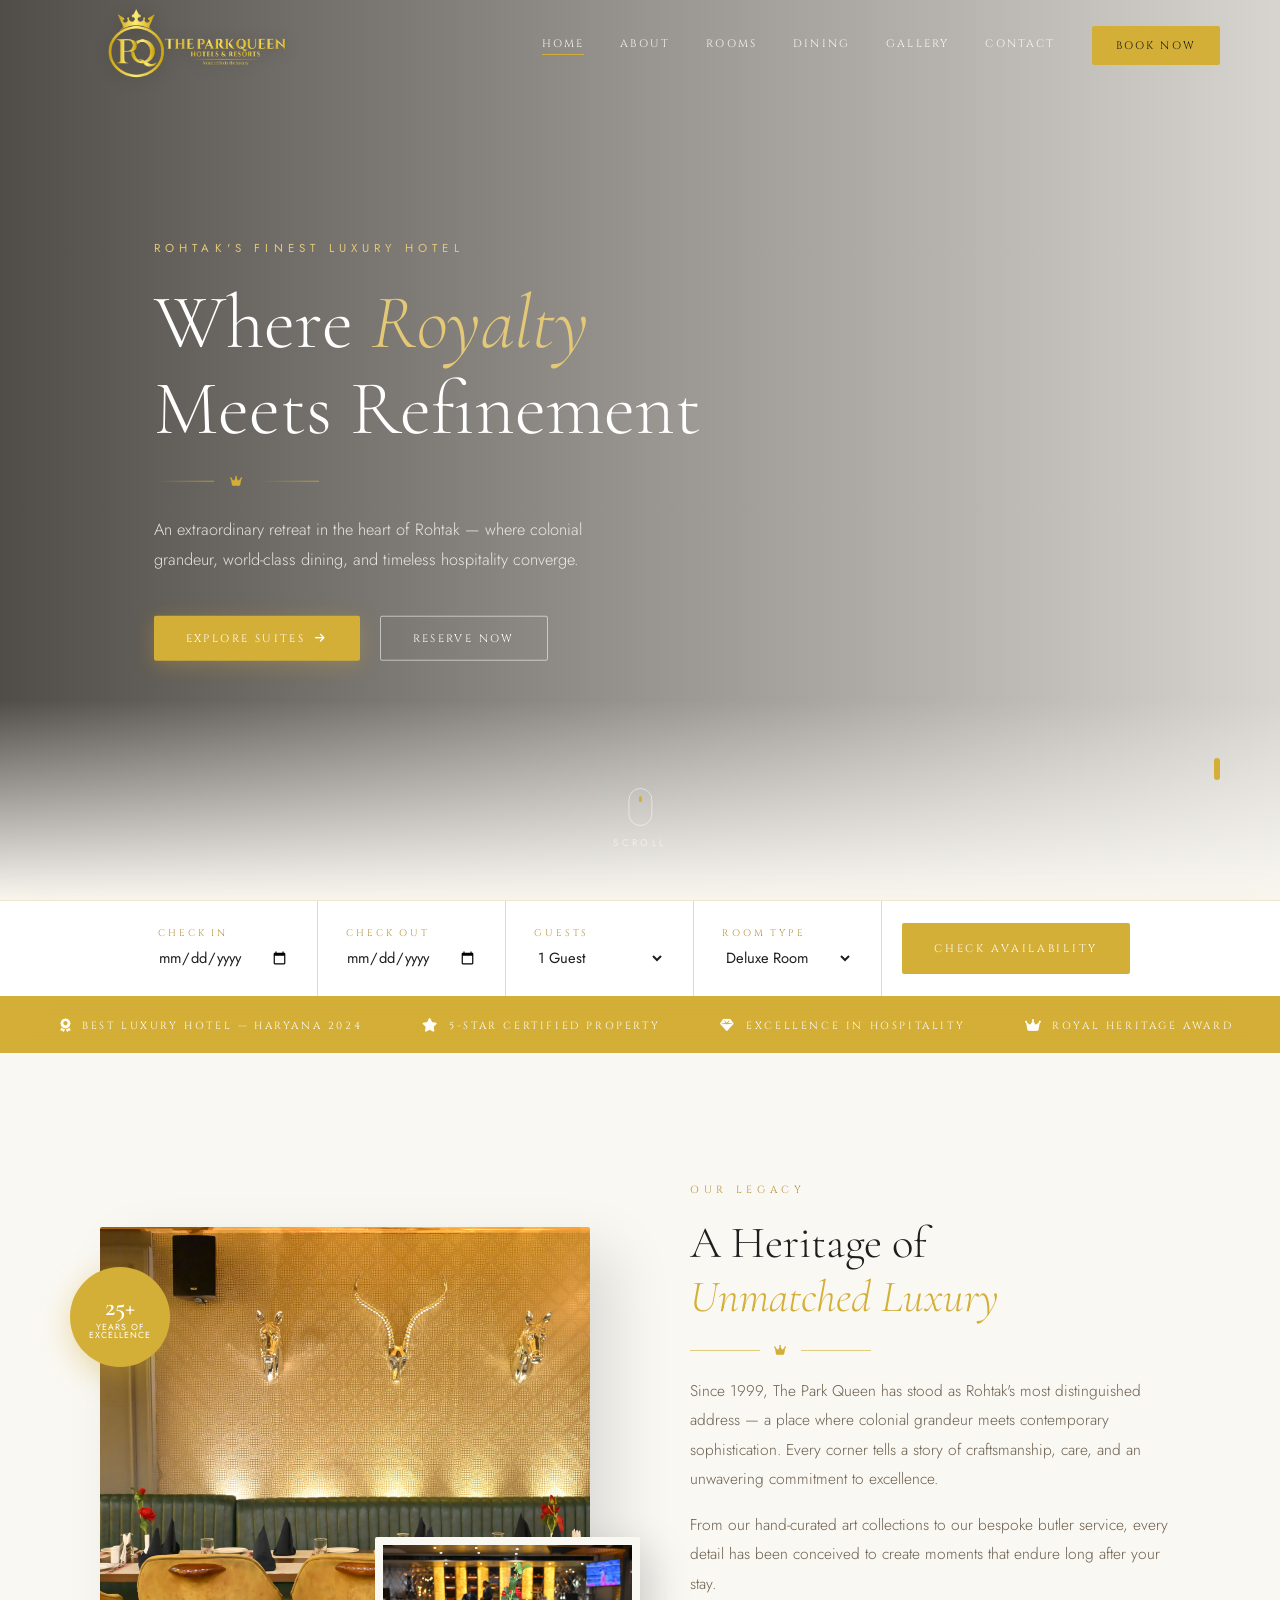
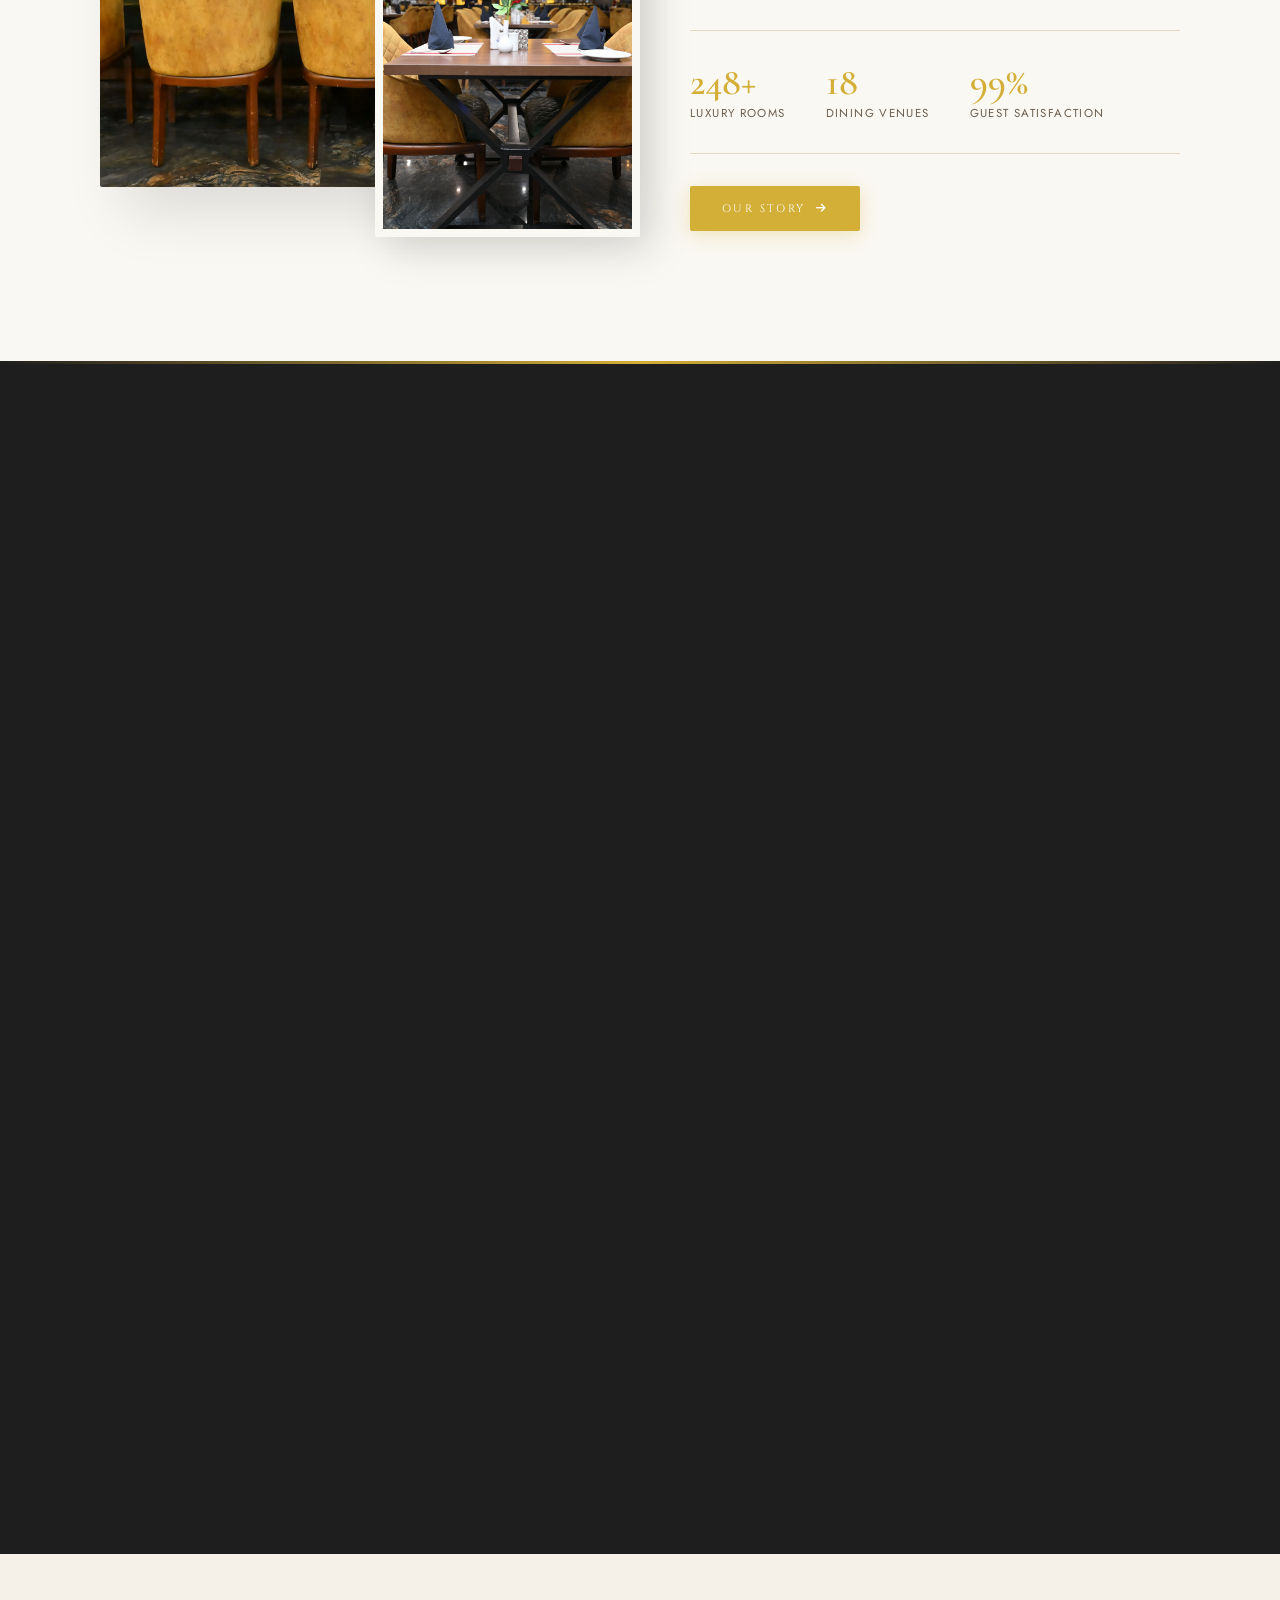
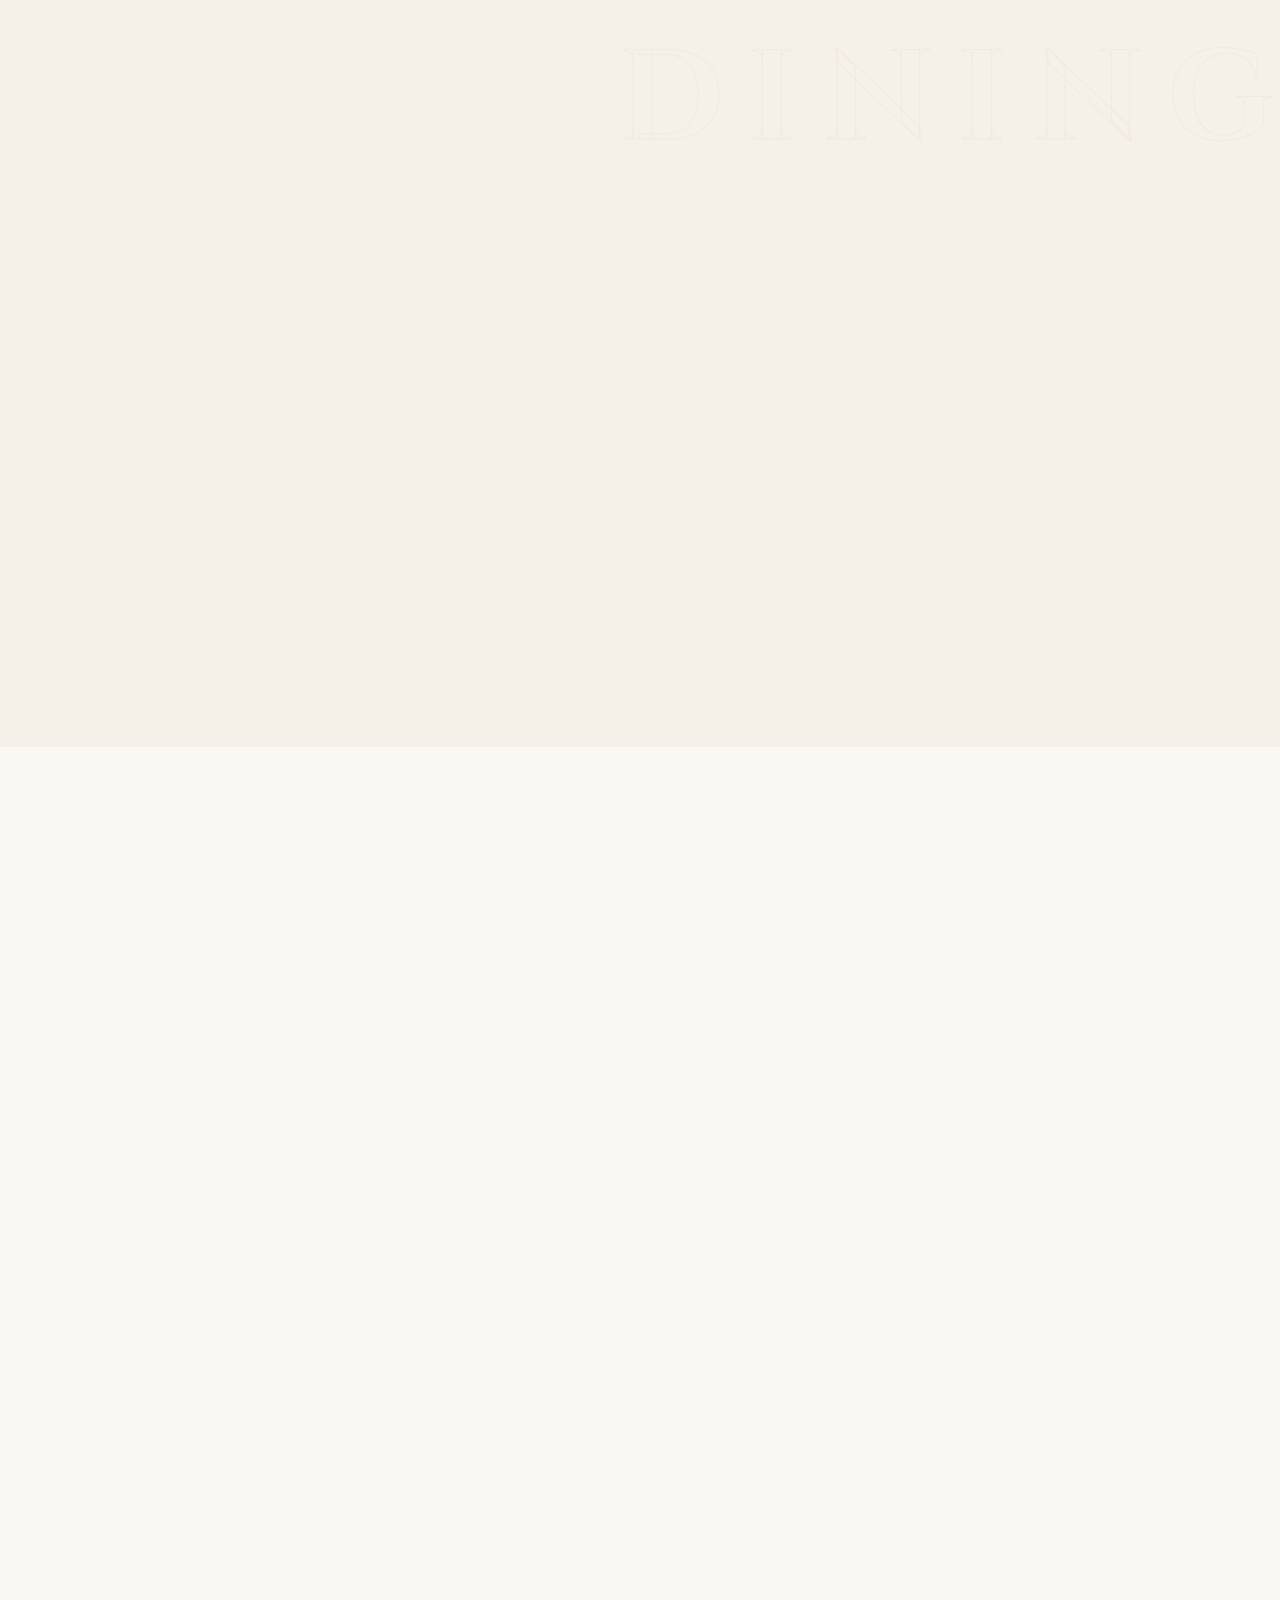
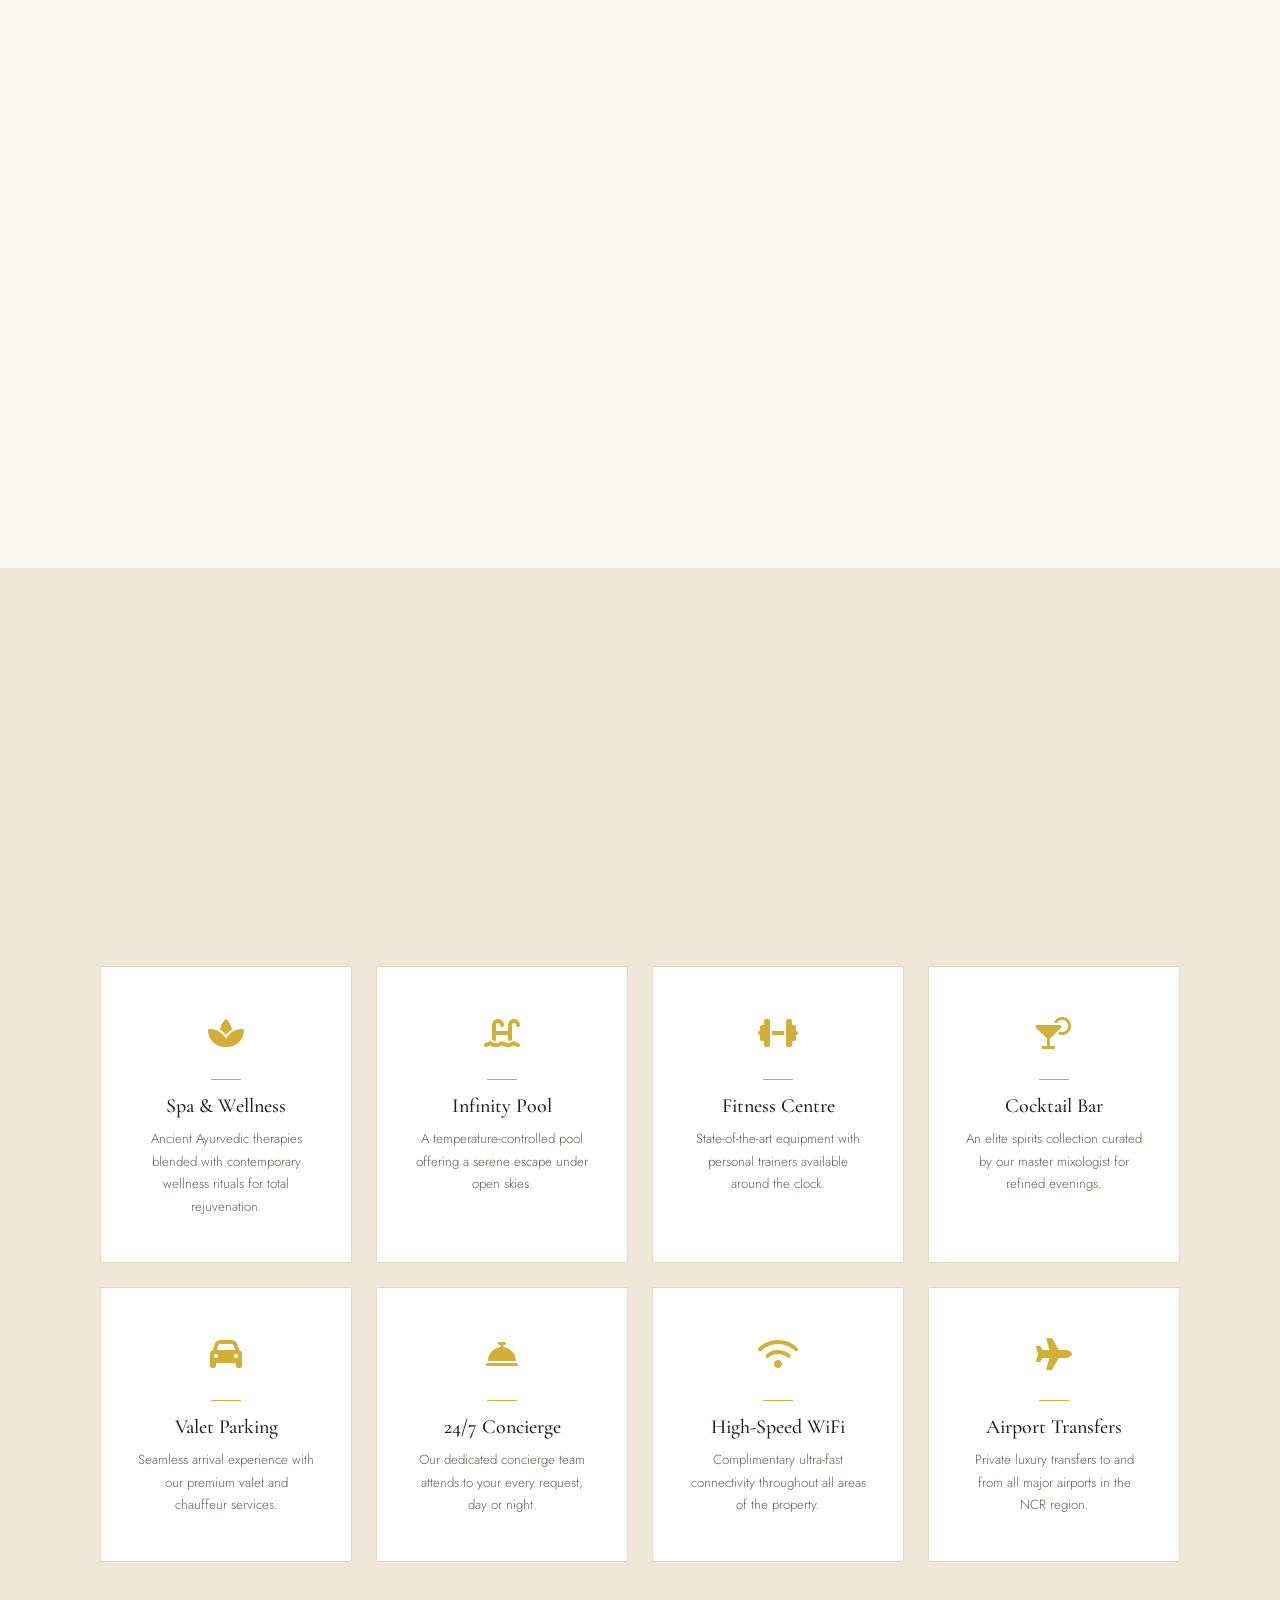
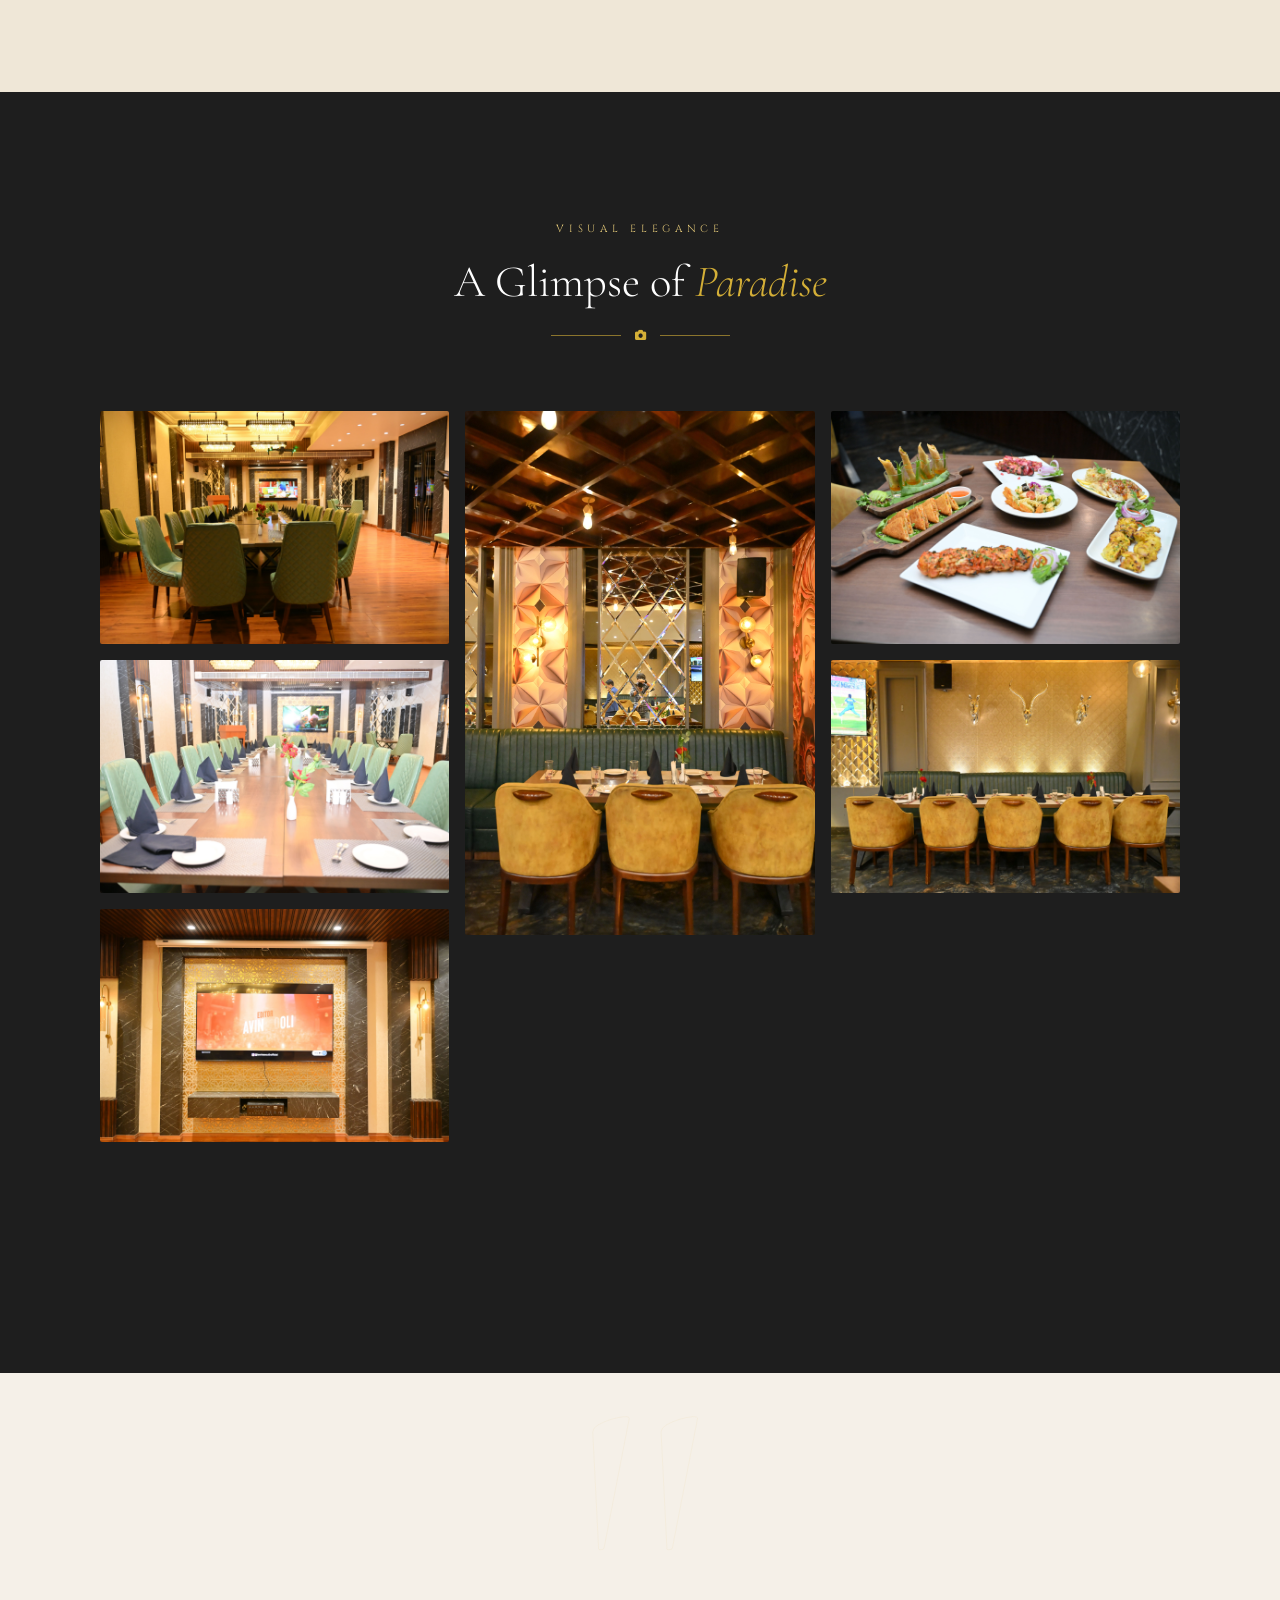
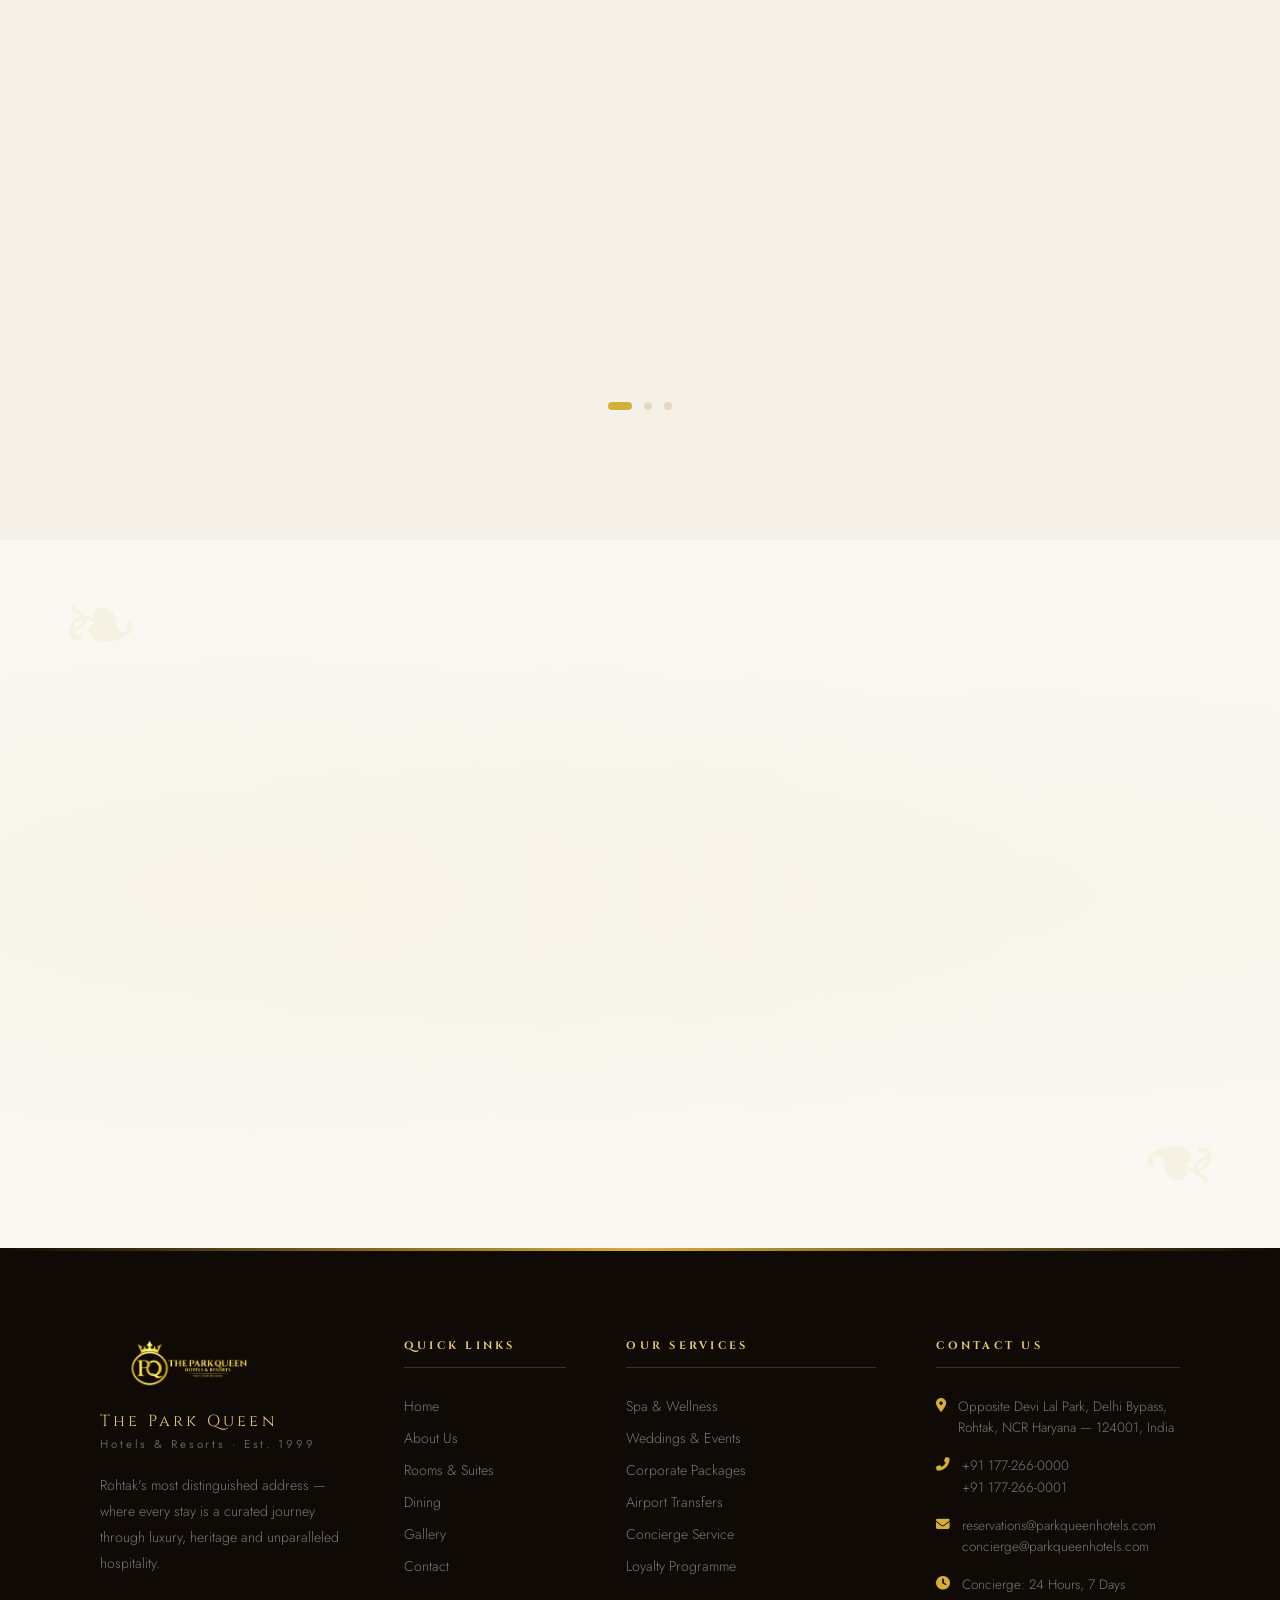
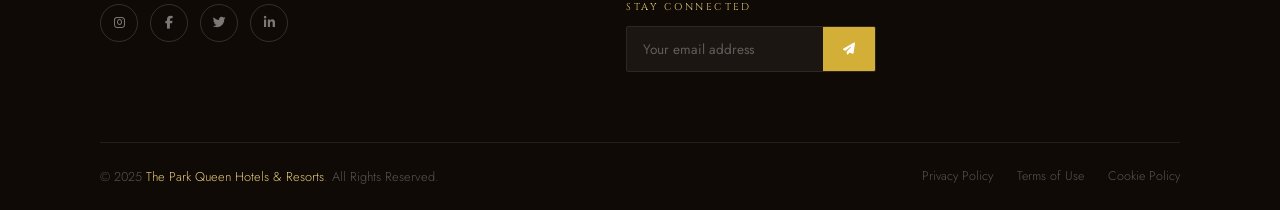
==== commit 53a6f905: "changing hero image" ====
--- a/index.html
+++ b/index.html
@@ -17,11 +17,11 @@
 <!-- ============================================================
      LOADING
      ============================================================ -->
-<div id="loader">
+<!-- <div id="loader">
   <div class="loader-crown"><i class="fas fa-crown"></i></div>
   <div class="loader-brand">The Park Queen</div>
   <div class="loader-track"><div class="loader-fill"></div></div>
-</div>
+</div> -->
 
 <!-- ============================================================
      SCROLL TO TOP
@@ -90,9 +90,9 @@
 <section class="hero" id="home">
   <!-- Slides -->
   <div class="hero-slide active" id="slide-0">
-    <div class="hero-slide-bg" style="background-image:url('assets/images/home/NDS_5397.jpg')"></div>
-  </div>
-  <div class="hero-slide" id="slide-1">
+    <div class="hero-slide-bg" style="background-image:url('assets/images/home/12121.jpg.jpeg')"></div>
+  </div>
+  <!-- <div class="hero-slide" id="slide-1">
     <div class="hero-slide-bg" style="background-image:url('assets/images/home/NDS_5148.jpg')"></div>
   </div>
   <div class="hero-slide" id="slide-2">
@@ -100,7 +100,7 @@
   </div>
   <div class="hero-slide" id="slide-3">
     <div class="hero-slide-bg" style="background-image:url('assets/images/home/NDS_5001.jpg')"></div>
-  </div>
+  </div> -->
 
   <div class="hero-overlay"></div>
   <div class="hero-overlay-bottom"></div>
@@ -122,9 +122,9 @@
 
   <div class="hero-dots" id="hero-dots">
     <button class="hero-dot active" data-i="0"></button>
-    <button class="hero-dot" data-i="1"></button>
+    <!-- <button class="hero-dot" data-i="1"></button>
     <button class="hero-dot" data-i="2"></button>
-    <button class="hero-dot" data-i="3"></button>
+    <button class="hero-dot" data-i="3"></button> -->
   </div>
 
   <div class="hero-scroll">
